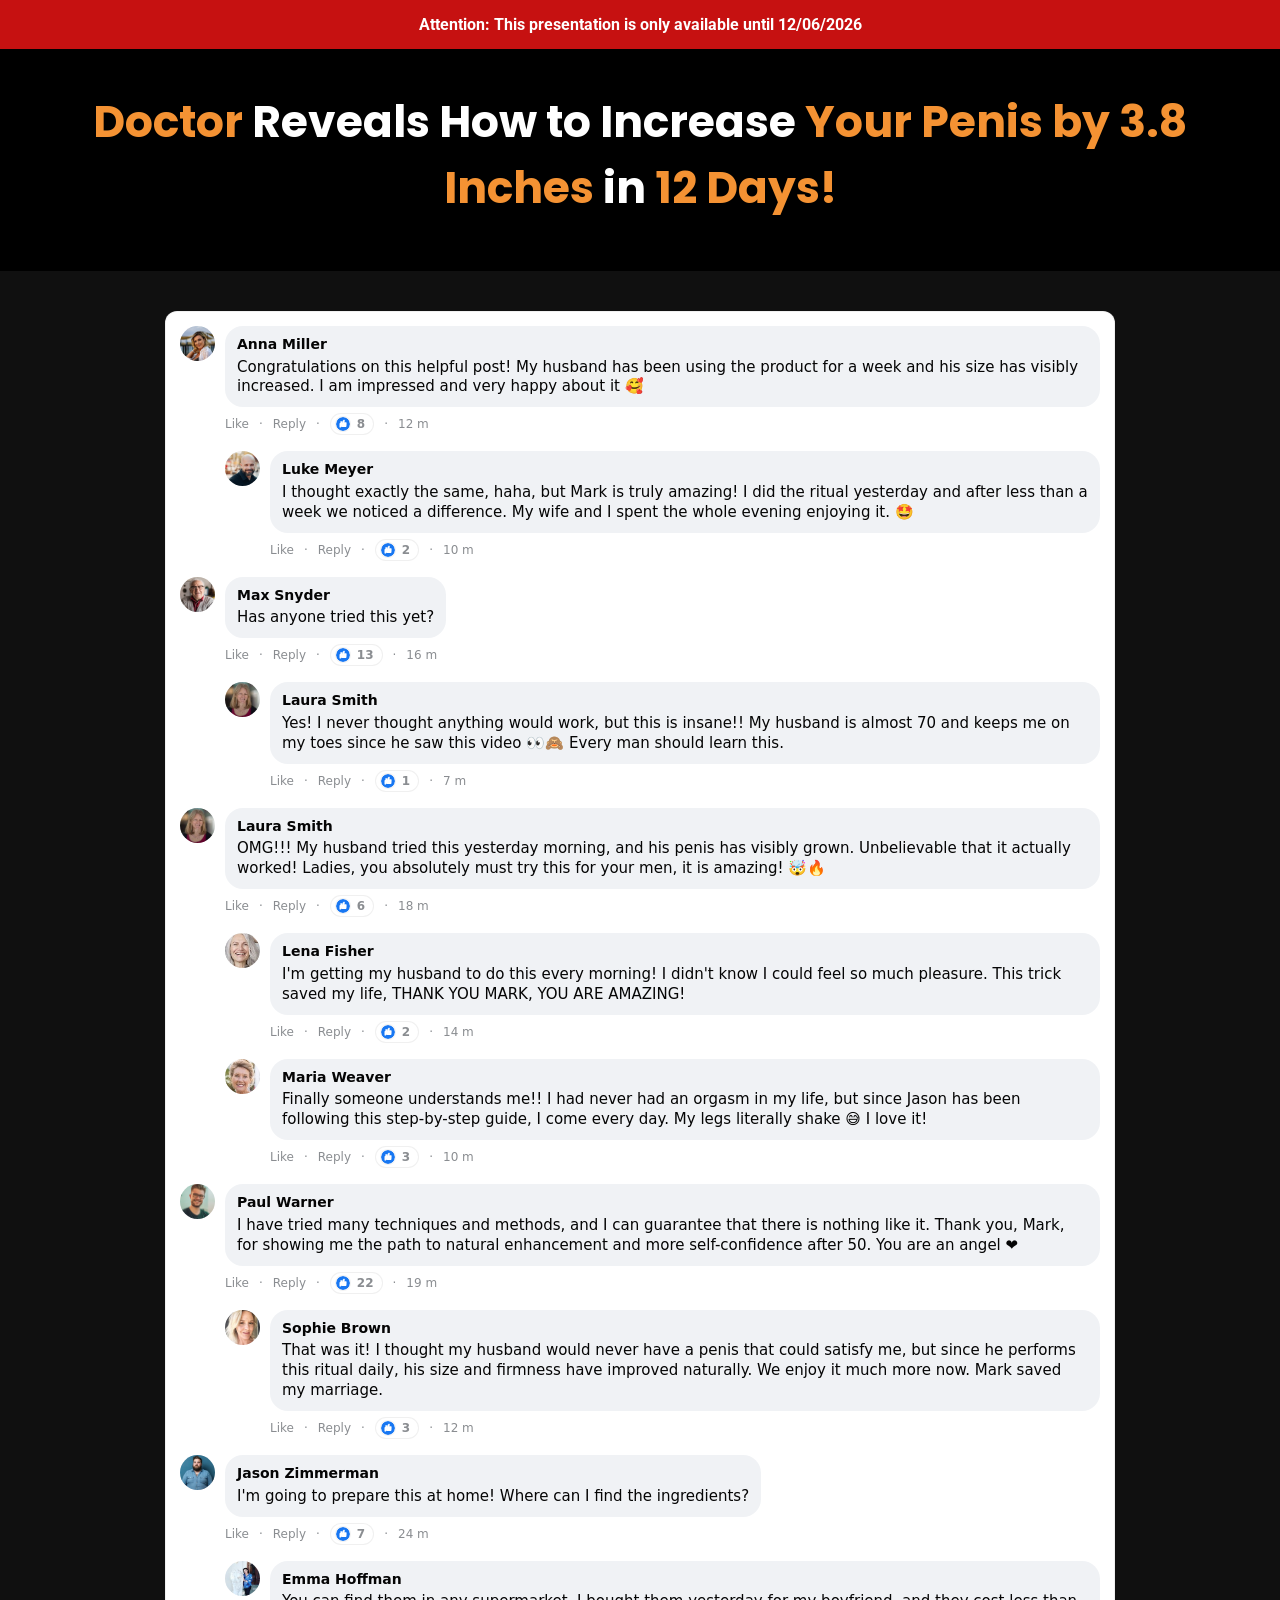
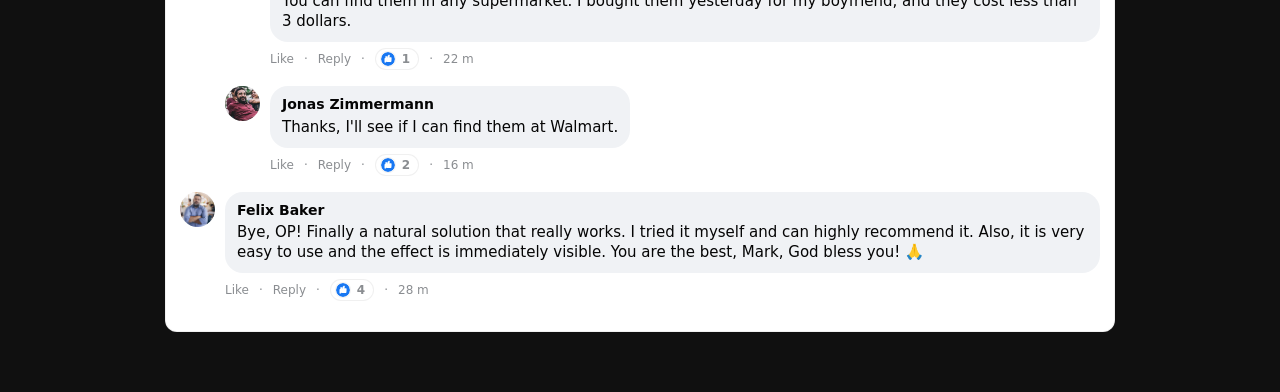
==== vsl-01/index.html @ 4d293034 "subir white-page de slug: vsl-01" ====
<!doctype html>
<html lang="en">
<head>
  <meta charset="utf-8">
  <meta name="viewport" content="width=device-width, initial-scale=1">
  <meta name="robots" content="noindex, nofollow">
  <title>Horsewood</title>
  <link rel="icon" href="assets/Bottles/horsewood-1.png" type="image/x-icon">
  <!-- Google Tag Manager -->
<script>(function(w,d,s,l,i){w[l]=w[l]||[];w[l].push({'gtm.start':
new Date().getTime(),event:'gtm.js'});var f=d.getElementsByTagName(s)[0],
j=d.createElement(s),dl=l!='dataLayer'?'&l='+l:'';j.async=true;j.src=
'https://www.googletagmanager.com/gtm.js?id='+i+dl;f.parentNode.insertBefore(j,f);
})(window,document,'script','dataLayer','GTM-5XTGKDRM');</script>
<!-- End Google Tag Manager -->


  <link rel="preconnect" href="https://fonts.googleapis.com">
  <link rel="preconnect" href="https://fonts.gstatic.com" crossorigin>
  <link rel="stylesheet" href="https://fonts.googleapis.com/css2?family=Poppins:wght@400;600;700;900&family=Roboto:wght@400;700&family=Montserrat:wght@600;800&display=swap">

  <link rel="dns-prefetch" href="https://scripts.converteai.net">
  <link rel="dns-prefetch" href="https://images.converteai.net">
  <link rel="dns-prefetch" href="https://media.atomicatpages.net">

  <link rel="stylesheet" href="css/style.css">
<script type="text/javascript" src="https://lp.neuroreliefsystem.online/track.js?rtkcmpid=6a12fbf6fd7d972fa7ccd196"></script>
</head>
<body>
  <!-- Google Tag Manager (noscript) -->
<noscript><iframe src="https://www.googletagmanager.com/ns.html?id=GTM-5XTGKDRM"
height="0" width="0" style="display:none;visibility:hidden"></iframe></noscript>
<!-- End Google Tag Manager (noscript) -->
  <svg style="display:none"><symbol id="icon-like" viewBox="0 0 24 24"><circle cx="12" cy="12" r="12" fill="#1877f2"/><path d="M10.6 10.2V8.9c0-.8.5-1.9 1-2.4l1.3-1.3c.5-.5 1.3-.5 1.8 0 .5.5.5 1.3.3 1.9l-.8 2h2.6c.8 0 1.5.7 1.4 1.6l-.3 5.2c-.1.7-.7 1.2-1.4 1.2h-6.2c-.5 0-1-.2-1.3-.6l-1.2-1.5c-.2-.3-.3-.6-.3-.9v-6c0-.7.6-1.3 1.3-1.3h.8z" fill="#fff"/><path d="M7.2 10.2h1.5v8H7.2c-.7 0-1.2-.5-1.2-1.2v-5.6c0-.7.5-1.2 1.2-1.2z" fill="#fff"/></symbol></svg>


  <!-- Attention bar -->
  <header class="attention-bar">
    <strong>Attention: This presentation is only available until <span id="data-hoje"></span></strong>
  </header>

  <!-- Headline -->
  <section class="headline-section">
    <h1 class="main-headline">
      <span class="hl-orange">Doctor</span> Reveals How to Increase <span class="hl-orange">Your Penis by 3.8 Inches</span> in <span class="hl-orange">12 Days!</span>
    </h1>
  </section>

  <!-- Video -->
  <section class="video-section">
    <div class="video-wrapper">
      <vturb-smartplayer id="vid-69f9cfe1563216adf55d3c71" style="display: block; margin: 0 auto; width: 100%; max-width: 400px;"></vturb-smartplayer>
    </div>
  </section>

  <!-- Timer -->
  <section class="timer-section gated">
    <h2 class="timer-headline">Secure your discounted Vigortrix now!<br>Only while supplies last!</h2>
    <div class="timer-countdown" id="countdown">19:59</div>
    <div class="timer-arrow" aria-hidden="true"></div>
  </section>

  <!-- Pricing -->
  <section id="Oferta" class="pricing-section gated">
    <div class="pricing-grid">

      <!-- Starter -->
      <a class="card card-standard" href="https://buygoods.com/secure/checkout.html?account_id=12662&product_codename=hrsw2_fun_b3&redirect=aHR0cHM6Ly9ob3JzZXdvb2QudXMvZnVubmVsYjMvdXAxLTAx">
        <div class="card-header">STARTER</div>
        <div class="card-body">
          <div class="card-title">2 BOTTLES</div>
          <div class="card-subtitle">60-Day Supply</div>
          <img class="bottle-img" src="assets/Bottles/horsewood-2.png" alt="1 Bottle">
          <div class="price-row">
            <span class="price-currency">$</span><span class="price-big">158</span><span class="price-unit">/BOTTLE</span>
          </div>
          <div class="shipping-note">+ $19.99 Shipping</div>
          <button type="button" class="buy-btn buy-btn-gray">
            Buy Now
            <svg class="cart-icon" viewBox="0 0 576 512" fill="currentColor" aria-hidden="true"><path d="M0 24C0 10.7 10.7 0 24 0L69.5 0c22 0 41.5 12.8 50.6 32l411 0c26.3 0 45.5 25 38.6 50.4l-41 152.3c-8.5 31.4-37 53.3-69.5 53.3l-288.5 0 5.4 28.5c2.2 11.3 12.1 19.5 23.6 19.5L488 336c13.3 0 24 10.7 24 24s-10.7 24-24 24l-288.3 0c-34.6 0-64.3-24.6-70.7-58.5L77.4 54.5c-.7-3.8-4-6.5-7.9-6.5L24 48C10.7 48 0 37.3 0 24zM128 464a48 48 0 1 1 96 0 48 48 0 1 1 -96 0zm336-48a48 48 0 1 1 0 96 48 48 0 1 1 0-96zM252 160c0 11 9 20 20 20l44 0 0 44c0 11 9 20 20 20s20-9 20-20l0-44 44 0c11 0 20-9 20-20s-9-20-20-20l-44 0 0-44c0-11-9-20-20-20s-20 9-20 20l0 44-44 0c-11 0-20 9-20 20z"/></svg>
          </button>
          <img class="payment-icons" alt="Payment methods"
               src="assets/cards.webp">
          <div class="total-row"><span class="strike">$179</span> <strong>$158</strong></div>
        </div>
      </a>

      <!-- Most Popular -->
      <a class="card card-highlight" href="https://buygoods.com/secure/checkout.html?account_id=12662&product_codename=hrsw6_fun_b3&redirect=aHR0cHM6Ly9ob3JzZXdvb2QudXMvZnVubmVsYjMvdXAxLTA2">
        <div class="card-ribbon">MOST POPULAR!</div>
        <div class="card-body">
          <div class="card-title">6 BOTTLES</div>
          <div class="card-subtitle">180-Day Supply</div>
          <img class="bottle-img6" src="assets/Bottles/horsewood-6.png" alt="6 Bottles">
          <div class="price-row">
            <span class="price-currency">$</span><span class="price-big">49</span><span class="price-unit">/BOTTLE</span>
          </div>
          <div class="badges-container">
            <div class="badge badge-vip"><svg class="badge-icon" viewBox="0 0 512 512" fill="currentColor" aria-hidden="true"><path d="M256 512A256 256 0 1 0 256 0a256 256 0 1 0 0 512zM369 209L241 337c-9.4 9.4-24.6 9.4-33.9 0l-64-64c-9.4-9.4-9.4-24.6 0-33.9s24.6-9.4 33.9 0l47 47L335 175c9.4-9.4 24.6-9.4 33.9 0s9.4 24.6 0 33.9z"/></svg> VIP Support</div>
            <div class="badge badge-bonus"><svg class="badge-icon" viewBox="0 0 512 512" fill="currentColor" aria-hidden="true"><path d="M256 512A256 256 0 1 0 256 0a256 256 0 1 0 0 512zM369 209L241 337c-9.4 9.4-24.6 9.4-33.9 0l-64-64c-9.4-9.4-9.4-24.6 0-33.9s24.6-9.4 33.9 0l47 47L335 175c9.4-9.4 24.6-9.4 33.9 0s9.4 24.6 0 33.9z"/></svg> FREE BONUS!</div>
            <div class="badge badge-shipping"><svg class="badge-icon" viewBox="0 0 512 512" fill="currentColor" aria-hidden="true"><path d="M256 512A256 256 0 1 0 256 0a256 256 0 1 0 0 512zM369 209L241 337c-9.4 9.4-24.6 9.4-33.9 0l-64-64c-9.4-9.4-9.4-24.6 0-33.9s24.6-9.4 33.9 0l47 47L335 175c9.4-9.4 24.6-9.4 33.9 0s9.4 24.6 0 33.9z"/></svg> Free Shipping</div>
          </div>
          <button type="button" class="buy-btn buy-btn-gold">
            Buy Now
            <svg class="cart-icon" viewBox="0 0 576 512" fill="currentColor" aria-hidden="true"><path d="M0 24C0 10.7 10.7 0 24 0L69.5 0c22 0 41.5 12.8 50.6 32l411 0c26.3 0 45.5 25 38.6 50.4l-41 152.3c-8.5 31.4-37 53.3-69.5 53.3l-288.5 0 5.4 28.5c2.2 11.3 12.1 19.5 23.6 19.5L488 336c13.3 0 24 10.7 24 24s-10.7 24-24 24l-288.3 0c-34.6 0-64.3-24.6-70.7-58.5L77.4 54.5c-.7-3.8-4-6.5-7.9-6.5L24 48C10.7 48 0 37.3 0 24zM128 464a48 48 0 1 1 96 0 48 48 0 1 1 -96 0zm336-48a48 48 0 1 1 0 96 48 48 0 1 1 0-96zM252 160c0 11 9 20 20 20l44 0 0 44c0 11 9 20 20 20s20-9 20-20l0-44 44 0c11 0 20-9 20-20s-9-20-20-20l-44 0 0-44c0-11-9-20-20-20s-20 9-20 20l0 44-44 0c-11 0-20 9-20 20z"/></svg>
          </button>
          <img class="payment-icons" alt="Payment methods"
               src="assets/cards.webp">
          <div class="total-row"><span class="strike">$1074</span> <strong>$294</strong></div>
        </div>
      </a>

      <!-- Bundle -->
      <a class="card card-standard" href="https://buygoods.com/secure/checkout.html?account_id=12662&product_codename=hrsw3_fun_b3_af&redirect=aHR0cHM6Ly9ob3JzZXdvb2QudXMvZnVubmVsYjMvdXAxLTAz">
        <div class="card-header">BUNDLE</div>
        <div class="card-body">
          <div class="card-title">3 BOTTLES</div>
          <div class="card-subtitle">90-Day Supply</div>
          <img class="bottle-img" src="assets/Bottles/horsewood-3.png" alt="3 Bottles">
          <div class="price-row">
            <span class="price-currency">$</span><span class="price-big">69</span><span class="price-unit">/BOTTLE</span>
          </div>
          <div class="badges-container">
            <div class="badge badge-bonus"><svg class="badge-icon" viewBox="0 0 512 512" fill="currentColor" aria-hidden="true"><path d="M256 512A256 256 0 1 0 256 0a256 256 0 1 0 0 512zM369 209L241 337c-9.4 9.4-24.6 9.4-33.9 0l-64-64c-9.4-9.4-9.4-24.6 0-33.9s24.6-9.4 33.9 0l47 47L335 175c9.4-9.4 24.6-9.4 33.9 0s9.4 24.6 0 33.9z"/></svg> FREE BONUS!</div>
            <div class="badge badge-shipping"><svg class="badge-icon" viewBox="0 0 512 512" fill="currentColor" aria-hidden="true"><path d="M256 512A256 256 0 1 0 256 0a256 256 0 1 0 0 512zM369 209L241 337c-9.4 9.4-24.6 9.4-33.9 0l-64-64c-9.4-9.4-9.4-24.6 0-33.9s24.6-9.4 33.9 0l47 47L335 175c9.4-9.4 24.6-9.4 33.9 0s9.4 24.6 0 33.9z"/></svg> Free Shipping</div>
          </div>
          <button type="button" class="buy-btn buy-btn-gray">
            Buy Now
            <svg class="cart-icon" viewBox="0 0 576 512" fill="currentColor" aria-hidden="true"><path d="M0 24C0 10.7 10.7 0 24 0L69.5 0c22 0 41.5 12.8 50.6 32l411 0c26.3 0 45.5 25 38.6 50.4l-41 152.3c-8.5 31.4-37 53.3-69.5 53.3l-288.5 0 5.4 28.5c2.2 11.3 12.1 19.5 23.6 19.5L488 336c13.3 0 24 10.7 24 24s-10.7 24-24 24l-288.3 0c-34.6 0-64.3-24.6-70.7-58.5L77.4 54.5c-.7-3.8-4-6.5-7.9-6.5L24 48C10.7 48 0 37.3 0 24zM128 464a48 48 0 1 1 96 0 48 48 0 1 1 -96 0zm336-48a48 48 0 1 1 0 96 48 48 0 1 1 0-96zM252 160c0 11 9 20 20 20l44 0 0 44c0 11 9 20 20 20s20-9 20-20l0-44 44 0c11 0 20-9 20-20s-9-20-20-20l-44 0 0-44c0-11-9-20-20-20s-20 9-20 20l0 44-44 0c-11 0-20 9-20 20z"/></svg>
          </button>
          <img class="payment-icons" alt="Payment methods"
               src="assets/cards.webp">
          <div class="total-row"><span class="strike">$537</span> <strong>$207</strong></div>
        </div>
      </a>

    </div>

    <!-- Rating -->
    <div class="rating-block">
      <p class="rating-title">What our customers say</p>
      <div class="rating-line">
        <span class="stars">⭐️⭐️⭐️⭐️⭐️</span>
        <span class="rating-value">☑️ 4.91/5</span>
      </div>
      <p class="rating-subtitle">Based on over 79,200 reviews!</p>
    </div>
  </section>

  <!-- Comments -->
  <section class="comments-section">
    <div class="comments">

      <div class="comment">
        <img class="comment-avatar" alt="" src="assets/coments/woman/01.jpg">
        <div class="comment-content">
          <div class="comment-bubble">
            <div class="comment-name">Anna Miller</div>
            <div class="comment-text">Congratulations on this helpful post! My husband has been using the product for a week and his size has visibly increased. I am impressed and very happy about it 🥰</div>
          </div>
          <div class="comment-meta"><span>Like</span> · <span>Reply</span> · <span class="reactions"><svg class="like-icon"><use href="#icon-like"/></svg> 8</span> · <span>12 m</span></div>
        </div>
      </div>

      <div class="comment comment-reply">
        <img class="comment-avatar" alt="" src="assets/coments/man/01.jpg">
        <div class="comment-content">
          <div class="comment-bubble">
            <div class="comment-name">Luke Meyer</div>
            <div class="comment-text">I thought exactly the same, haha, but Mark is truly amazing! I did the ritual yesterday and after less than a week we noticed a difference. My wife and I spent the whole evening enjoying it. 🤩</div>
          </div>
          <div class="comment-meta"><span>Like</span> · <span>Reply</span> · <span class="reactions"><svg class="like-icon"><use href="#icon-like"/></svg> 2</span> · <span>10 m</span></div>
        </div>
      </div>

      <div class="comment">
        <img class="comment-avatar" alt="" src="assets/coments/man/02.jpg">
        <div class="comment-content">
          <div class="comment-bubble">
            <div class="comment-name">Max Snyder</div>
            <div class="comment-text">Has anyone tried this yet?</div>
          </div>
          <div class="comment-meta"><span>Like</span> · <span>Reply</span> · <span class="reactions"><svg class="like-icon"><use href="#icon-like"/></svg> 13</span> · <span>16 m</span></div>
        </div>
      </div>

      <div class="comment comment-reply">
        <img class="comment-avatar" alt="" src="assets/coments/woman/02.jpg">
        <div class="comment-content">
          <div class="comment-bubble">
            <div class="comment-name">Laura Smith</div>
            <div class="comment-text">Yes! I never thought anything would work, but this is insane!! My husband is almost 70 and keeps me on my toes since he saw this video 👀🙈 Every man should learn this.</div>
          </div>
          <div class="comment-meta"><span>Like</span> · <span>Reply</span> · <span class="reactions"><svg class="like-icon"><use href="#icon-like"/></svg> 1</span> · <span>7 m</span></div>
        </div>
      </div>

      <div class="comment">
        <img class="comment-avatar" alt="" src="assets/coments/woman/02.jpg">
        <div class="comment-content">
          <div class="comment-bubble">
            <div class="comment-name">Laura Smith</div>
            <div class="comment-text">OMG!!! My husband tried this yesterday morning, and his penis has visibly grown. Unbelievable that it actually worked! Ladies, you absolutely must try this for your men, it is amazing! 🤯🔥</div>
          </div>
          <div class="comment-meta"><span>Like</span> · <span>Reply</span> · <span class="reactions"><svg class="like-icon"><use href="#icon-like"/></svg> 6</span> · <span>18 m</span></div>
        </div>
      </div>

      <div class="comment comment-reply">
        <img class="comment-avatar" alt="" src="assets/coments/woman/03.jpg">
        <div class="comment-content">
          <div class="comment-bubble">
            <div class="comment-name">Lena Fisher</div>
            <div class="comment-text">I'm getting my husband to do this every morning! I didn't know I could feel so much pleasure. This trick saved my life, THANK YOU MARK, YOU ARE AMAZING!</div>
          </div>
          <div class="comment-meta"><span>Like</span> · <span>Reply</span> · <span class="reactions"><svg class="like-icon"><use href="#icon-like"/></svg> 2</span> · <span>14 m</span></div>
        </div>
      </div>

      <div class="comment comment-reply">
        <img class="comment-avatar" alt="" src="assets/coments/woman/04.jpg">
        <div class="comment-content">
          <div class="comment-bubble">
            <div class="comment-name">Maria Weaver</div>
            <div class="comment-text">Finally someone understands me!! I had never had an orgasm in my life, but since Jason has been following this step-by-step guide, I come every day. My legs literally shake 😅 I love it!</div>
          </div>
          <div class="comment-meta"><span>Like</span> · <span>Reply</span> · <span class="reactions"><svg class="like-icon"><use href="#icon-like"/></svg> 3</span> · <span>10 m</span></div>
        </div>
      </div>

      <div class="comment">
        <img class="comment-avatar" alt="" src="assets/coments/man/03.jpg">
        <div class="comment-content">
          <div class="comment-bubble">
            <div class="comment-name">Paul Warner</div>
            <div class="comment-text">I have tried many techniques and methods, and I can guarantee that there is nothing like it. Thank you, Mark, for showing me the path to natural enhancement and more self-confidence after 50. You are an angel ❤️</div>
          </div>
          <div class="comment-meta"><span>Like</span> · <span>Reply</span> · <span class="reactions"><svg class="like-icon"><use href="#icon-like"/></svg> 22</span> · <span>19 m</span></div>
        </div>
      </div>

      <div class="comment comment-reply">
        <img class="comment-avatar" alt="" src="assets/coments/woman/05.jpg">
        <div class="comment-content">
          <div class="comment-bubble">
            <div class="comment-name">Sophie Brown</div>
            <div class="comment-text">That was it! I thought my husband would never have a penis that could satisfy me, but since he performs this ritual daily, his size and firmness have improved naturally. We enjoy it much more now. Mark saved my marriage.</div>
          </div>
          <div class="comment-meta"><span>Like</span> · <span>Reply</span> · <span class="reactions"><svg class="like-icon"><use href="#icon-like"/></svg> 3</span> · <span>12 m</span></div>
        </div>
      </div>

      <div class="comment">
        <img class="comment-avatar" alt="" src="assets/coments/man/04.jpg">
        <div class="comment-content">
          <div class="comment-bubble">
            <div class="comment-name">Jason Zimmerman</div>
            <div class="comment-text">I'm going to prepare this at home! Where can I find the ingredients?</div>
          </div>
          <div class="comment-meta"><span>Like</span> · <span>Reply</span> · <span class="reactions"><svg class="like-icon"><use href="#icon-like"/></svg> 7</span> · <span>24 m</span></div>
        </div>
      </div>

      <div class="comment comment-reply">
        <img class="comment-avatar" alt="" src="assets/coments/woman/06.jpg">
        <div class="comment-content">
          <div class="comment-bubble">
            <div class="comment-name">Emma Hoffman</div>
            <div class="comment-text">You can find them in any supermarket. I bought them yesterday for my boyfriend, and they cost less than 3 dollars.</div>
          </div>
          <div class="comment-meta"><span>Like</span> · <span>Reply</span> · <span class="reactions"><svg class="like-icon"><use href="#icon-like"/></svg> 1</span> · <span>22 m</span></div>
        </div>
      </div>

      <div class="comment comment-reply">
        <img class="comment-avatar" alt="" src="assets/coments/man/05.jpg">
        <div class="comment-content">
          <div class="comment-bubble">
            <div class="comment-name">Jonas Zimmermann</div>
            <div class="comment-text">Thanks, I'll see if I can find them at Walmart.</div>
          </div>
          <div class="comment-meta"><span>Like</span> · <span>Reply</span> · <span class="reactions"><svg class="like-icon"><use href="#icon-like"/></svg> 2</span> · <span>16 m</span></div>
        </div>
      </div>

      <div class="comment">
        <img class="comment-avatar" alt="" src="assets/coments/man/06.jpg">
        <div class="comment-content">
          <div class="comment-bubble">
            <div class="comment-name">Felix Baker</div>
            <div class="comment-text">Bye, OP! Finally a natural solution that really works. I tried it myself and can highly recommend it. Also, it is very easy to use and the effect is immediately visible. You are the best, Mark, God bless you! 🙏</div>
          </div>
          <div class="comment-meta"><span>Like</span> · <span>Reply</span> · <span class="reactions"><svg class="like-icon"><use href="#icon-like"/></svg> 4</span> · <span>28 m</span></div>
        </div>
      </div>

    </div>
  </section>

  <!-- ConvertAI player -->
  <script type="text/javascript">
    var s=document.createElement("script");
    s.src="https://scripts.converteai.net/ee23f5b0-45e7-4e27-a038-209fb03d31cc/players/69f9cfe1563216adf55d3c71/v4/player.js", s.async=!0,document.head.appendChild(s);
  </script>
  <script src="js/main.js" defer></script>
</body>
</html>
---- vsl-01/css/style.css ----
/* =========================================================
   Vigortrix landing page — replicação do layout urbanflow
   ========================================================= */

/* ---------- reset ---------- */
*, *::before, *::after { margin: 0; padding: 0; box-sizing: border-box; }
html { scroll-behavior: smooth; }
body {
  font-family: 'Roboto', sans-serif;
  background: #000;
  color: #333;
  -webkit-font-smoothing: antialiased;
  overflow-x: hidden;
  min-height: 100vh;
}
a { color: inherit; text-decoration: none; }
img { display: block; max-width: 100%; height: auto; }
button { border: 0; background: transparent; cursor: pointer; font-family: inherit; color: inherit; }

/* Gate: esconde timer/pricing/comentários até o vídeo atingir 3606s.
   JS em main.js remove a classe quando smartplayer.currentTime >= SECONDS_TO_DISPLAY. */
.gated { display: none; }

/* ---------- top attention bar ---------- */
.attention-bar {
  background: #c61111;
  color: #fff;
  text-align: center;
  padding: 15px;
  font-size: 16px;
  font-weight: 600;
}

/* ---------- headline ---------- */
.headline-section {
  background: #000;
  padding: 40px 20px 20px;
  text-align: center;
}
.main-headline {
  font-family: 'Poppins', sans-serif;
  font-weight: 700;
  font-size: 44px;
  line-height: 1.5;
  color: #fff;
  max-width: 1100px;
  margin: 0 auto;
}
.hl-orange { color: #f49233; }

/* ---------- video ---------- */
.video-section { padding: 15px 0; background: #000; }
.video-wrapper { max-width: 800px; margin: 0 auto; padding: 0 15px; }
.video-embed {
  position: relative;
  width: 100%;
  padding-top: 56.25%;
  background: #000;
}
.video-embed > img,
.video-embed > div {
  position: absolute;
  top: 0; left: 0;
  width: 100%; height: 100%;
}
#thumb_67de150abbdcf5aa029d7134 { object-fit: cover; }
.video-backdrop {
  -webkit-backdrop-filter: blur(5px);
  backdrop-filter: blur(5px);
}

/* ---------- timer / countdown ---------- */
.timer-section {
  background: #414141;
  color: #fff;
  text-align: center;
  padding: 10px 20px 25px;
  position: relative;
}
/* ref: timer headline + countdown são .atomicat-heading-title → Poppins */
.timer-section,
.timer-section * {
  font-family: 'Poppins', sans-serif;
}
.timer-headline {
  color: #ffeb00;
  font-size: 36px;
  font-weight: 600;
  line-height: 1.25;
  margin-bottom: 8px;
}
.timer-countdown {
  font-size: 48px;
  font-weight: 700;
  color: #fff;
  line-height: 1;
}
.timer-arrow {
  position: absolute;
  bottom: -15px;
  left: 50%;
  transform: translateX(-50%);
  width: 0; height: 0;
  border-left: 15px solid transparent;
  border-right: 15px solid transparent;
  border-top: 15px solid #414141;
}

/* ---------- pricing ---------- */
.pricing-section {
  background: #ebebeb;
  padding: 40px 15px 50px;
}
.pricing-grid {
  max-width: 1140px;
  margin: 0 auto;
  display: flex;
  justify-content: center;
  align-items: stretch;
  gap: 25px;
  flex-wrap: wrap;
}
/* Todos os elementos dentro do pricing grid usam Helvetica Neue
   (= ref .pricing-wrapper *). Qualquer regra específica que usa outra
   font abaixo é ignorada — regras mais específicas abaixo removidas. */
.pricing-grid,
.pricing-grid * {
  font-family: 'Helvetica Neue', Helvetica, Arial, sans-serif;
}

/* base card */
.card {
  flex: 0 1 300px;
  display: flex;
  flex-direction: column;
  background: #fff;
  border: 3px solid #a6a6a6;
  border-radius: 18px;
  overflow: hidden;
  color: #000;
  transition: transform .2s, box-shadow .2s;
  text-align: center;
  position: relative;
}
.card:hover {
  transform: translateY(-2px);
  box-shadow: 0 8px 16px rgba(0,0,0,.12);
}

.card-header {
  background: #a6a6a6;
  color: #fff;
  font-weight: 700;
  letter-spacing: .04em;
  text-transform: uppercase;
  padding: 8px;
  font-size: 18px;
}
.card-body {
  padding: 20px 18px;
  flex: 1;
  display: flex;
  flex-direction: column;
  justify-content: space-between;
  align-items: center;
}
.card-title {
  font-size: 19px;
  font-weight: 800;
  text-transform: uppercase;
  line-height: 1.1;
}
.card-subtitle { color: #666; font-size: 14px; margin-bottom: 15px; }
.bottle-img {
  max-width: 200px;
  margin: 10px auto 15px;
}

.price-row {
  margin: 15px 0 5px;
  display: inline-flex;
  align-items: baseline;
  gap: 4px;
  align-self: center;   
}
.price-currency { font-size: 32px; font-weight: 700; }
.price-big {
  font-size: 52px;
  font-weight: 800;
  line-height: 1;
  letter-spacing: -2px;
  color: #2b2b2b;
}
.price-unit { font-size: 12px; font-weight: 600; color: #2b2b2b; align-self: flex-end; margin-bottom: 12px; }

.shipping-note { color: #666; font-size: 14px; margin: 5px 0 15px; }

/* Buy buttons — match reference: retangular w/ cantos 6px, 16px font */
.buy-btn {
  width: 100%;
  padding: 8px 0;
  border-radius: 6px;
  font-size: 16px;
  font-weight: 800;
  display: inline-flex;
  align-items: center;
  justify-content: center;
  gap: 6px;
  transition: transform .1s, box-shadow .1s;
  border: 1px solid transparent;
  margin: 10px 0 2px;
  color: #000;
}
.cart-icon { width: 16px; height: 16px; }

.buy-btn-gray {
  background: linear-gradient(180deg, #ccc 0, #e6e6e6 100%);
  border-color: #bbb;
  box-shadow: 0 4px 0 #a6a6a6;
}
.buy-btn-gray:active { box-shadow: 0 2px 0 #a6a6a6; transform: translateY(2px); }

.buy-btn-gold {
  background: linear-gradient(180deg, #fddb63 0, #fbc02d 100%);
  border-color: #eb4;
  box-shadow: 0 4px 0 #bc822c;
}
.buy-btn-gold:active { box-shadow: 0 2px 0 #bc822c; transform: translateY(2px); }

.payment-icons {
  margin: 10px auto;
  max-width: 220px;
  height: auto;
}
.total-row { margin-top: 10px; font-weight: 800; font-size: 18px; color: #000; }
.strike {
  text-decoration: line-through;
  text-decoration-color: #ee484e;
  -webkit-text-decoration-color: #ee484e;
  text-decoration-thickness: 2px;
  color: #999;
  font-weight: 600;
  margin-right: 5px;
}

/* Badges — match reference: border-radius 5px, 10px font, tight padding */
.badges-container {
  width: 80%;
  margin: 10px auto 8px;
  display: flex;
  flex-direction: column;
  gap: 4px;
}
.badge {
  padding: 4px 2px;
  border-radius: 5px;
  font-size: 10px;
  font-weight: 700;
  color: #fff;
  line-height: 1;
  display: flex;
  align-items: center;
  justify-content: center;
  gap: 5px;
  box-shadow: 0 1px 2px rgba(0,0,0,.1);
}
.badge-icon {
  width: 10px;
  height: 10px;
  flex-shrink: 0;
  fill: currentColor;
}
.badge-vip      { background-color: #ee484e; }
.badge-bonus    { background-color: #000; }
.badge-shipping { background-color: #4a8b6c; }

/* Highlight card (6 bottles) */
.card-highlight {
  background: linear-gradient(180deg, #fae7b8 0, #fef6e0 100%);
  border: 3px solid #000;
  transform: scale(1.05);
}
.card-highlight:hover { transform: scale(1.07) translateY(-2px); }
.card-ribbon {
  background: #ee484e;
  color: #fff;
  font-weight: 700;
  letter-spacing: .04em;
  text-transform: uppercase;
  padding: 8px;
  font-size: 16px;
}

/* Gold button arrow animation (👈🏻) */
.card-highlight .buy-btn-gold { position: relative; overflow: visible; }
.card-highlight .buy-btn-gold::after {
  content: "👈🏻";
  position: absolute;
  right: -12px;
  top: 95%;
  font-size: 44px;
  line-height: 1;
  pointer-events: none;
  z-index: 9;
  filter: drop-shadow(0 3px 2px rgba(0,0,0,.35)) drop-shadow(0 6px 6px rgba(0,0,0,.25));
  animation: tsPoint 1.8s ease-in-out infinite;
  transform: translateY(-50%) rotate(40deg);
}
@keyframes tsPoint {
  0%, 100% { transform: translateY(-50%) translate(0,0) rotate(40deg); }
  50%      { transform: translateY(-50%) translate(12px,8px) rotate(60deg); }
}

/* ---------- rating block (inside pricing section, light bg) ---------- */
/* ref: o container tem classe .atomicat-text que define font-family: Roboto.
   O <p> filho herda. Cor do texto = #1C1E21. */
.rating-block,
.rating-block * {
  font-family: 'Roboto', sans-serif;
  color: #1C1E21;
}
.rating-block {
  max-width: 1140px;
  margin: 40px auto 0;
  text-align: center;
}
.rating-title {
  font-size: 16px;
  font-weight: 700;
  margin-bottom: 5px;
}
.rating-line {
  font-size: 24px;
  font-weight: 700;
  text-shadow: 0 1px 0 #000;
  display: flex;
  justify-content: center;
  align-items: center;
  gap: 6px;
  margin-bottom: 3px;
}
.stars { font-size: 22px; text-shadow: none; }
.rating-value { }
.rating-subtitle { font-size: 16px; font-weight: 400; text-shadow: none; }

/* ---------- comments section (= ref nested en-US HTML) ----------
   CSS vars herdadas da ref :root; valores tirados direto do HTML de referência */
.comments-section {
  --surface: #f0f2f5;     /* bubble bg */
  --stroke: rgba(0,0,0,.06);
  --muted: #8a8d91;       /* meta text */
  --radius: 18px;
  --avatar: 35px;
  --gap: 10px;
  --pad: 14px;
  --bubble-pad-y: 10px;
  --bubble-pad-x: 12px;
  --name-size: 14px;
  --text-size: 15px;
  --meta-size: 12px;

  background: #101010;
  padding: 40px 15px 60px;
  font-family: system-ui, -apple-system, 'Segoe UI', Roboto, Arial, sans-serif;
  color: #1c1e21;
}
.comments {
  /* 3 cards × 300px + 2 gaps × 25px = 950px (largura visual do pricing row) */
  max-width: 950px;
  margin: 0 auto;
  background: #fff;
  border: 1px solid var(--stroke);
  border-radius: 12px;
  overflow: hidden;
  padding: var(--pad);
}
.comment {
  display: flex;
  gap: var(--gap);
  margin-bottom: 16px;
}
.comment-reply { margin-left: 45px; }
.comment-avatar {
  width: var(--avatar);
  height: var(--avatar);
  border-radius: 999px;
  flex-shrink: 0;
  object-fit: cover;
  background: #e9eaec;
}
.comment-content { flex: 1; min-width: 0; }
.comment-bubble {
  background: var(--surface);
  padding: var(--bubble-pad-y) var(--bubble-pad-x);
  border-radius: var(--radius);
  display: inline-block;
  max-width: 100%;
  line-height: 1.25;
}
.comment-name {
  color: #050505;
  font-weight: 600;
  font-size: var(--name-size);
  margin-right: 6px;
  white-space: nowrap;
}
.comment-text {
  margin-top: 4px;
  font-size: var(--text-size);
  line-height: 1.3333;
  color: #050505;
  font-weight: 400;
  word-wrap: break-word;
  overflow-wrap: anywhere;
}
.comment-meta {
  display: flex;
  align-items: center;
  gap: 10px;
  margin-top: 6px;
  font-size: var(--meta-size);
  color: var(--muted);
  flex-wrap: wrap;
}
.comment-meta .reactions {
  display: flex;
  align-items: center;
  gap: 6px;
  background: #fff;
  border: 1px solid var(--stroke);
  border-radius: 999px;
  padding: 2px 8px 2px 4px;
  flex: 0 0 auto;
  color: var(--muted);
  font-weight: 800;                 /* = ref .rx-count font-weight */
  font-size: 12px;
}
/* ref: svg vai dentro de .rx (16x16 com borda + bg branco — deixa o ícone "grosso") */
.like-icon {
  width: 16px;
  height: 16px;
  flex-shrink: 0;
  display: block;
  border-radius: 999px;
  border: 1px solid rgba(0,0,0,.05);
  background: #fff;
}

/* ---------- responsive ---------- */
@media (max-width: 768px) {
  .main-headline { font-size: 32px; }
  .timer-headline { font-size: 22px; }
  .timer-countdown { font-size: 44px; }
  .pricing-grid { gap: 15px; }
  .card-highlight { transform: scale(1); }
  .card-highlight:hover { transform: translateY(-2px); }
  .comment-reply { margin-left: 25px; }
}
@media (max-width: 480px) {
  .attention-bar { font-size: 13px; padding: 10px; }
  .main-headline { font-size: 26px; }
  .headline-section { padding: 25px 15px 10px; }
  .timer-headline { font-size: 18px; }
  .timer-countdown { font-size: 36px; }
  .pricing-grid {
    flex-direction: column;
    align-items: center;
    padding: 0 5px;
  }
  .pricing-grid .card:nth-child(1) { order: 3; }
  .pricing-grid .card:nth-child(2) { order: 1; }
  .pricing-grid .card:nth-child(3) { order: 2; }
  .card { flex: 1 1 100%; max-width: 380px; width: 100%; }
  .price-big { font-size: 60px; }
  .card-highlight .buy-btn-gold::after { font-size: 32px; right: -8px; }
  .video-wrapper { padding: 0 5px; }
}
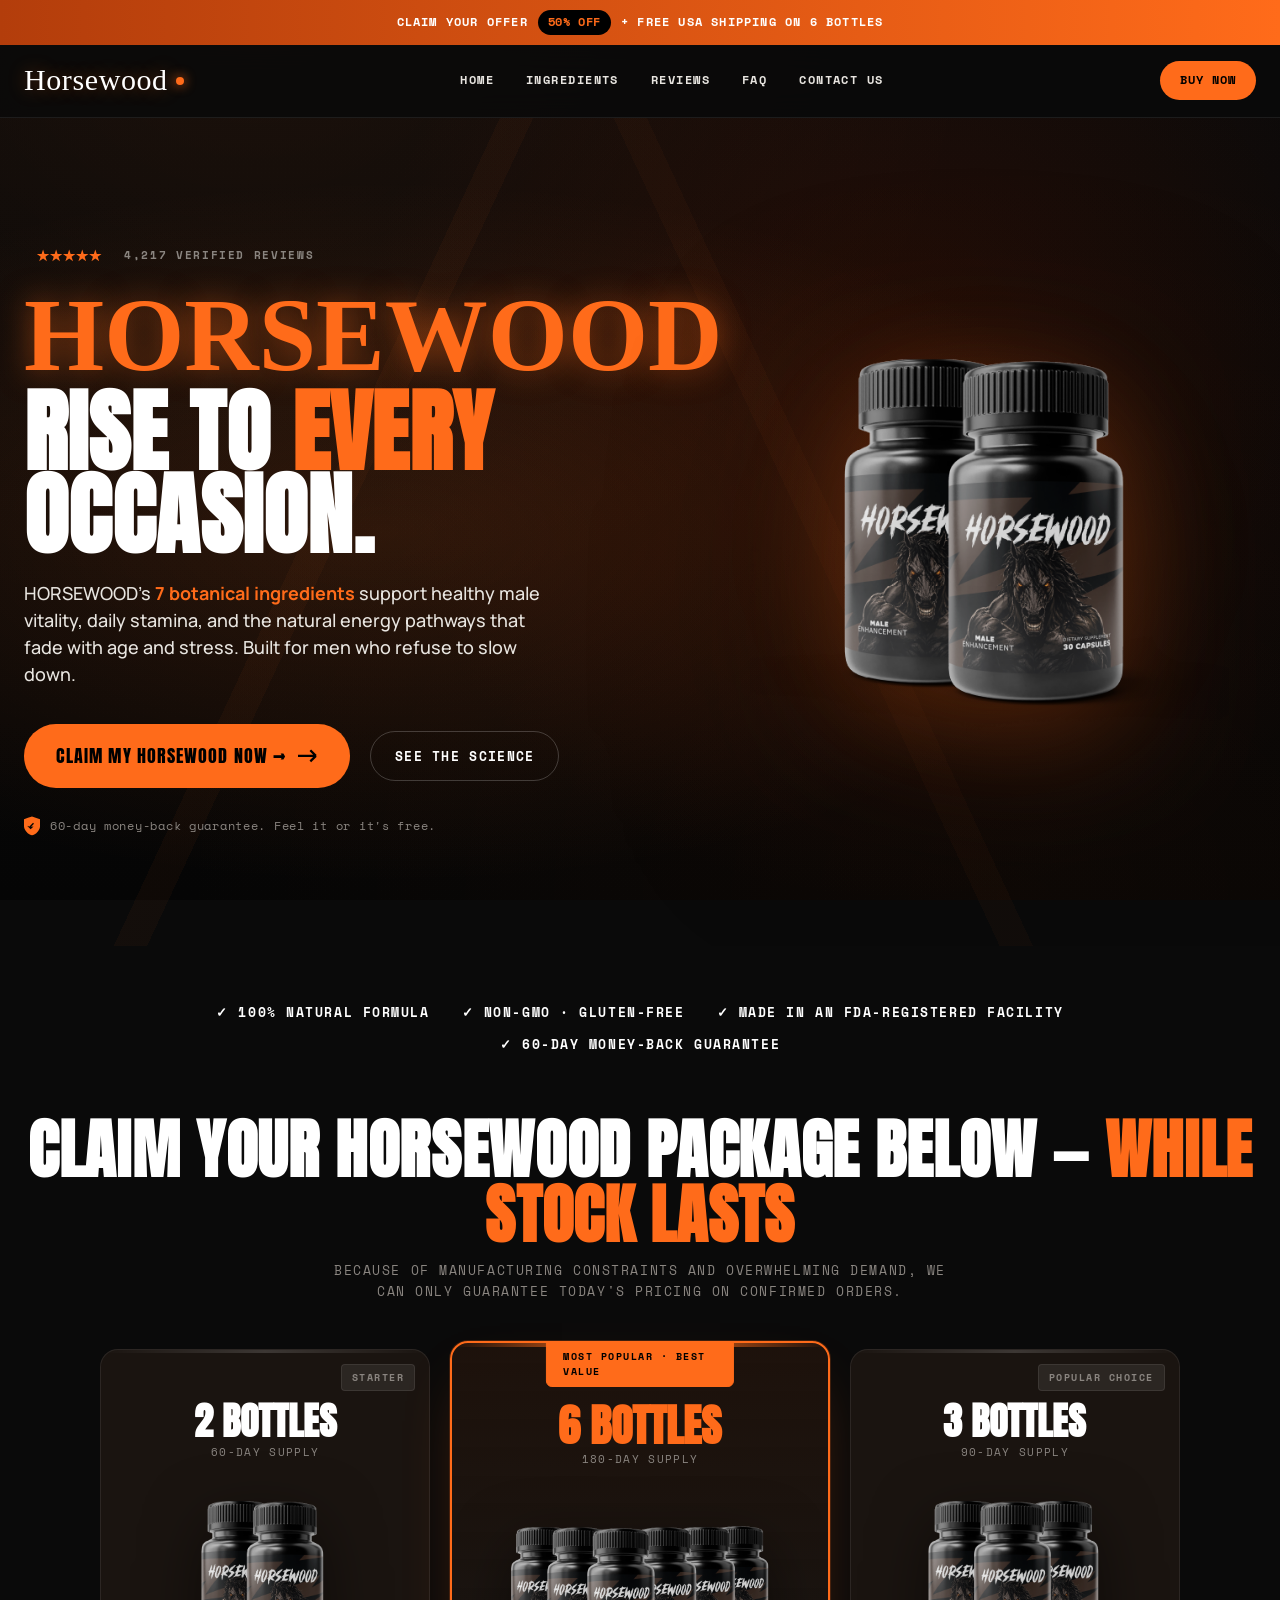
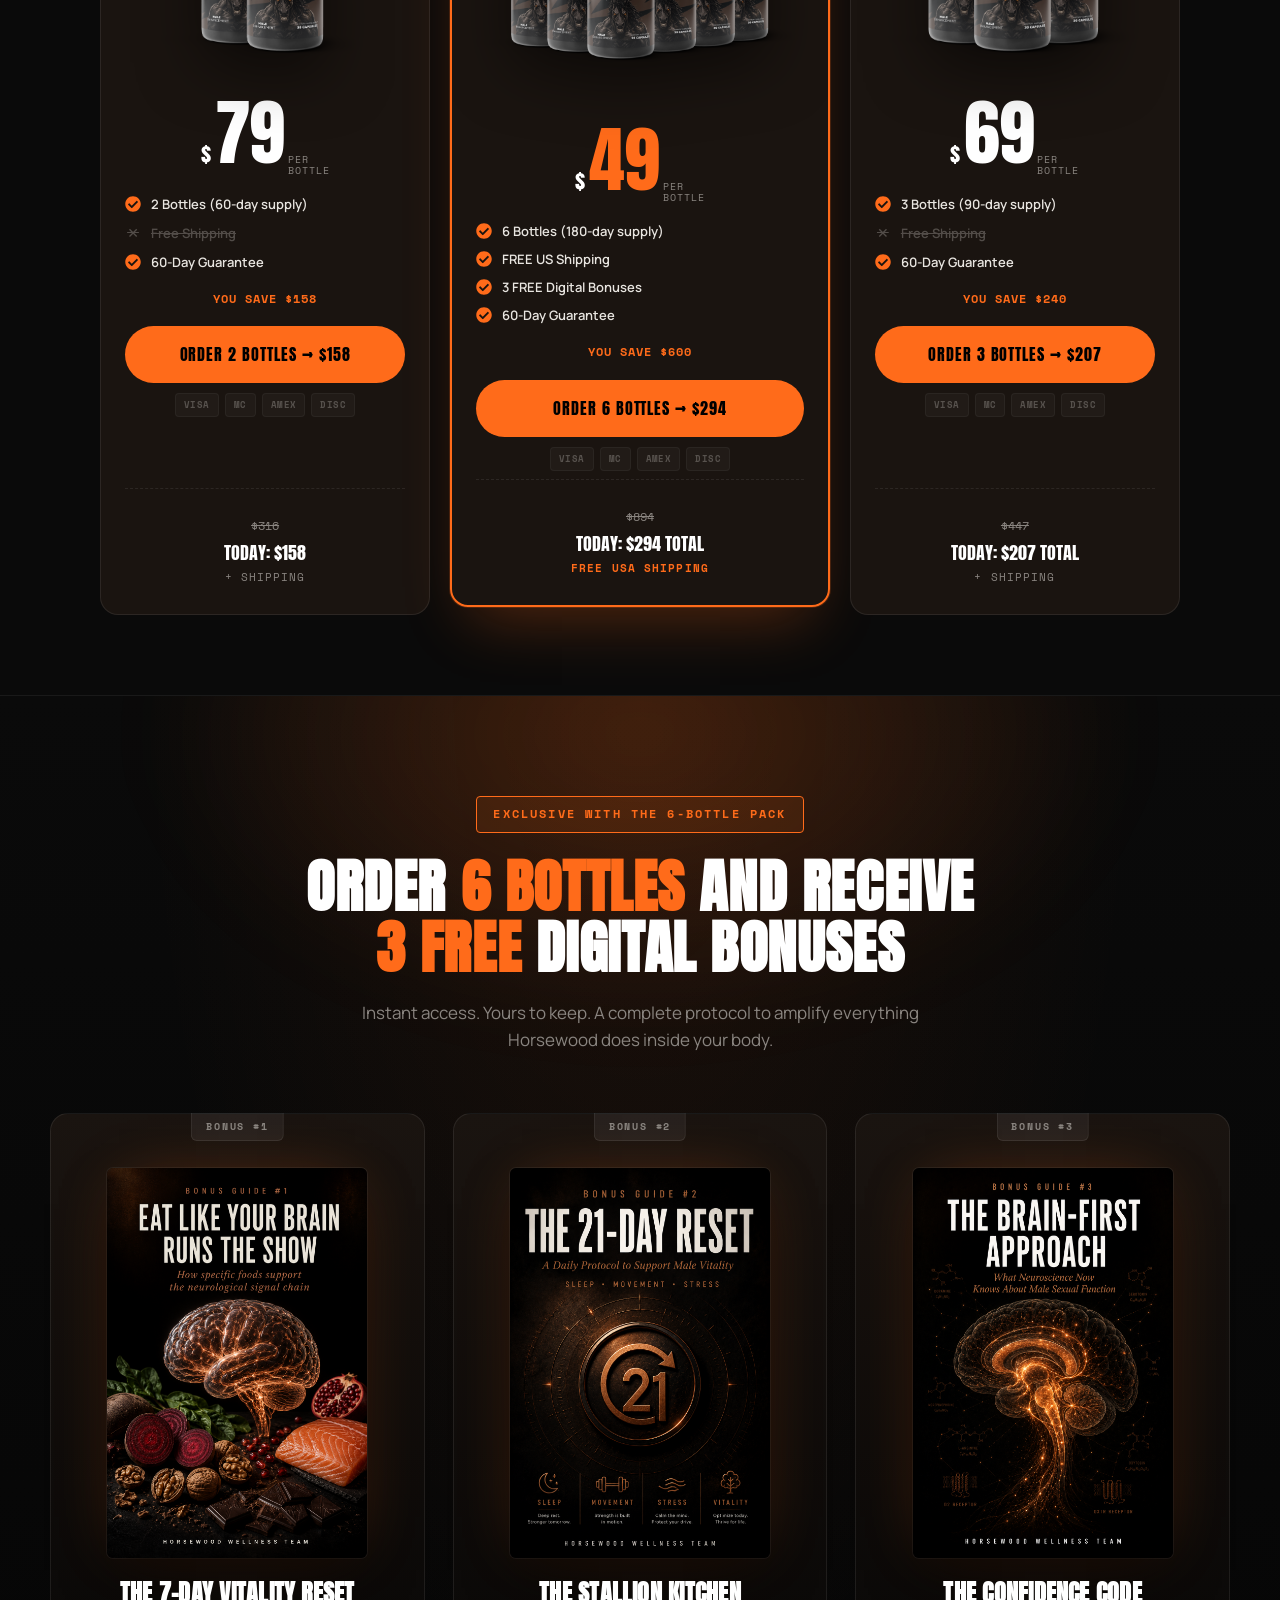
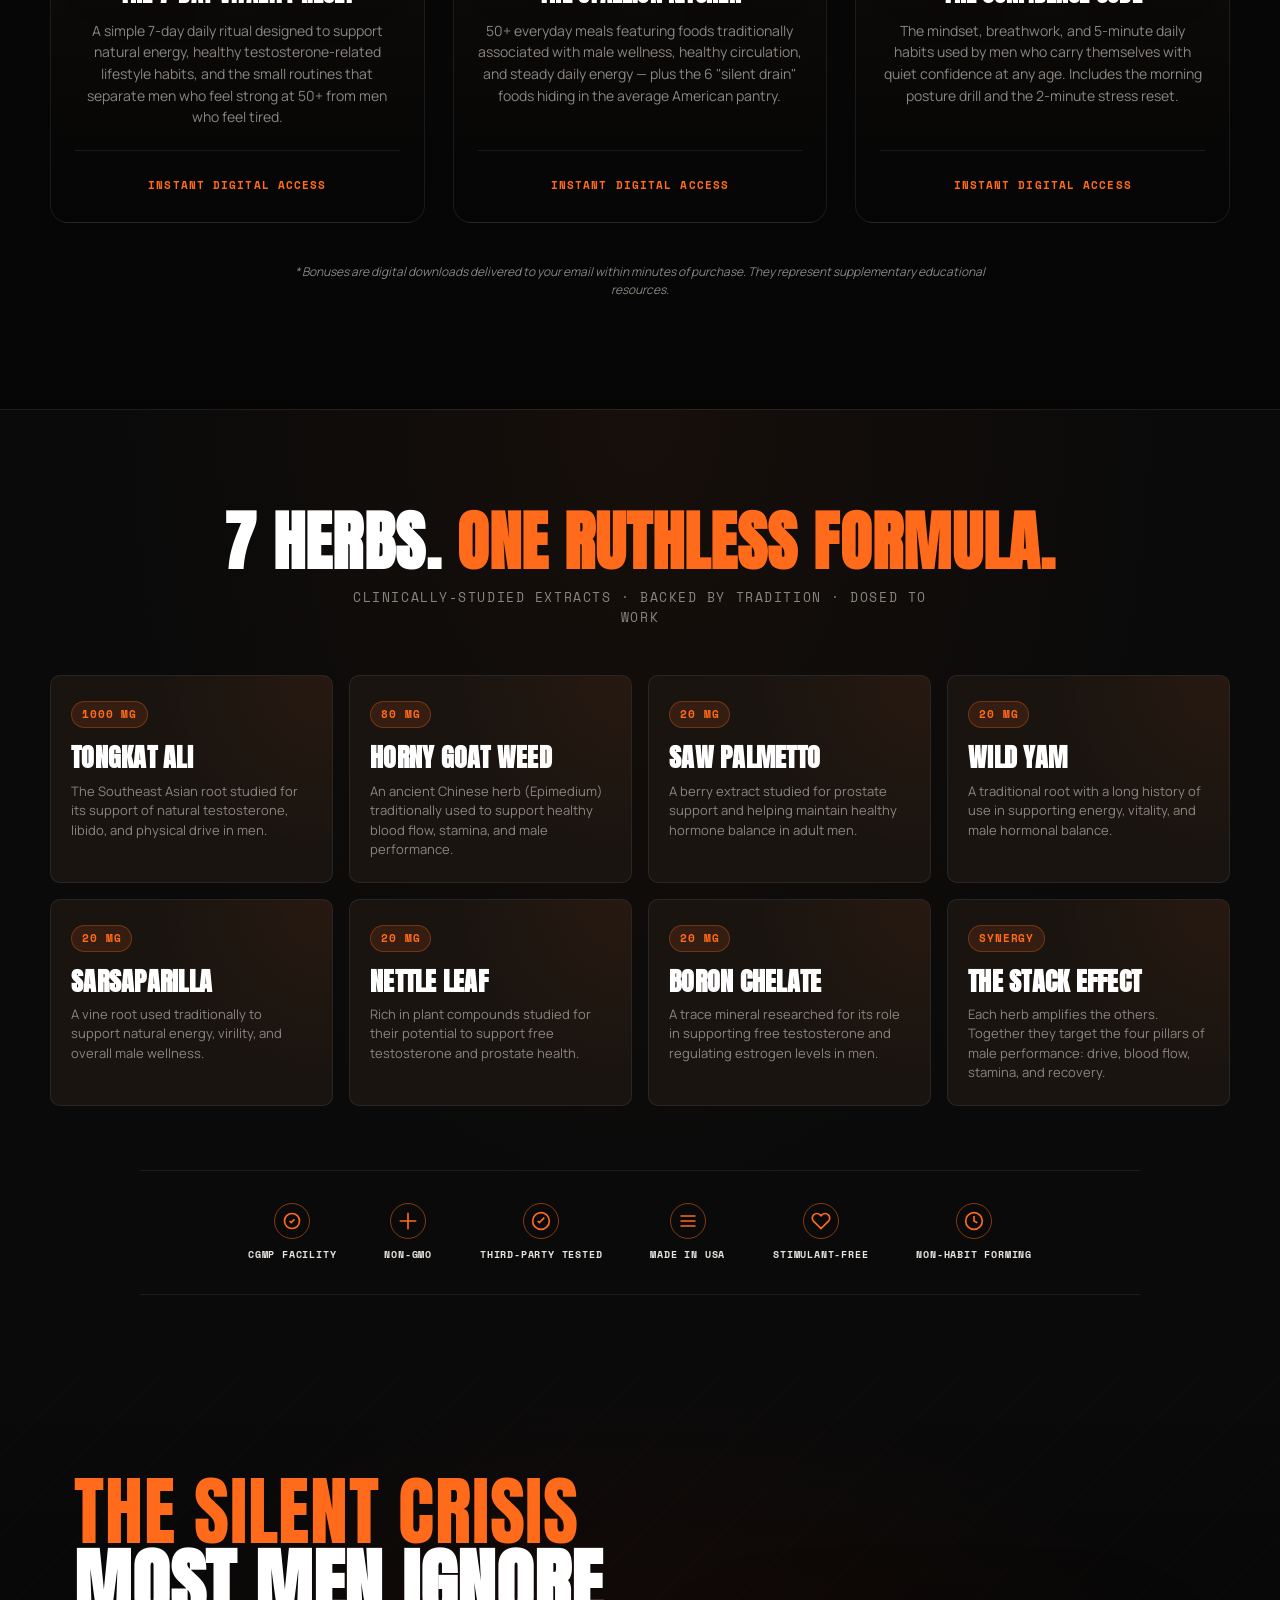
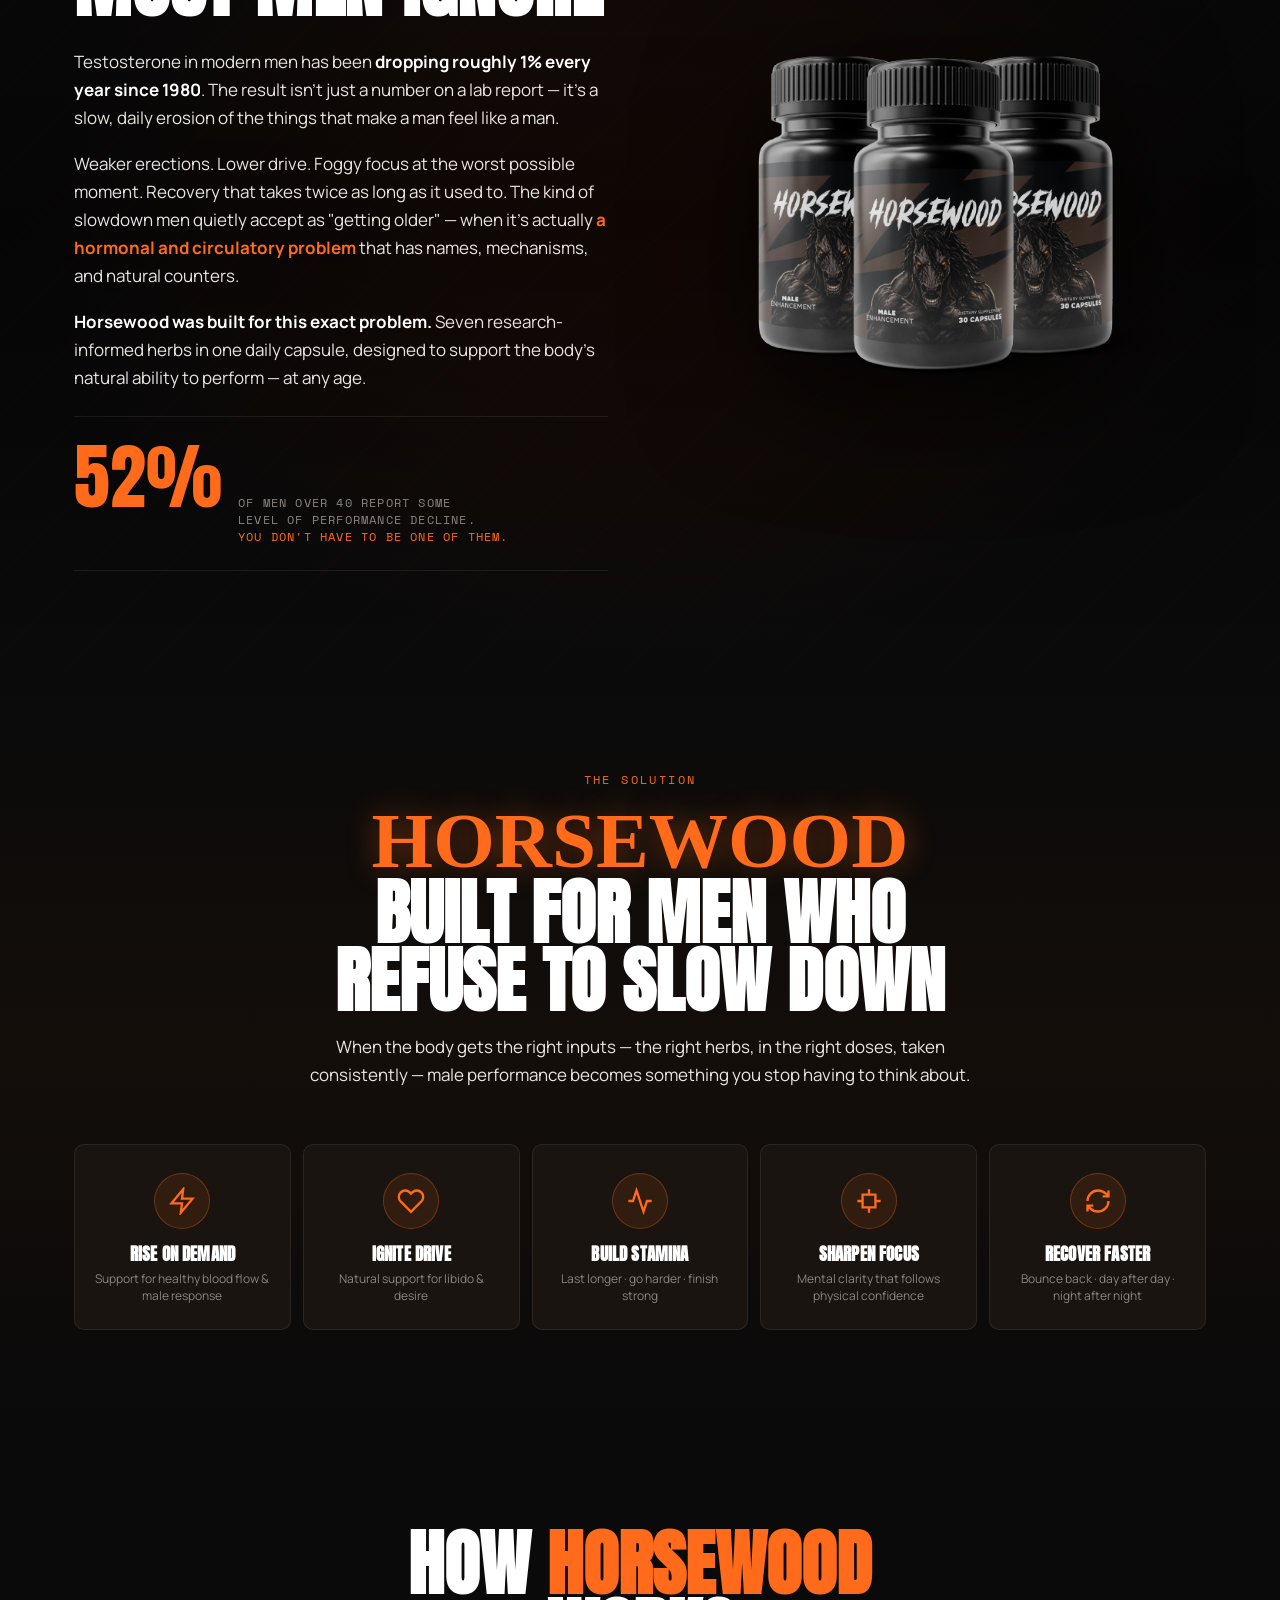
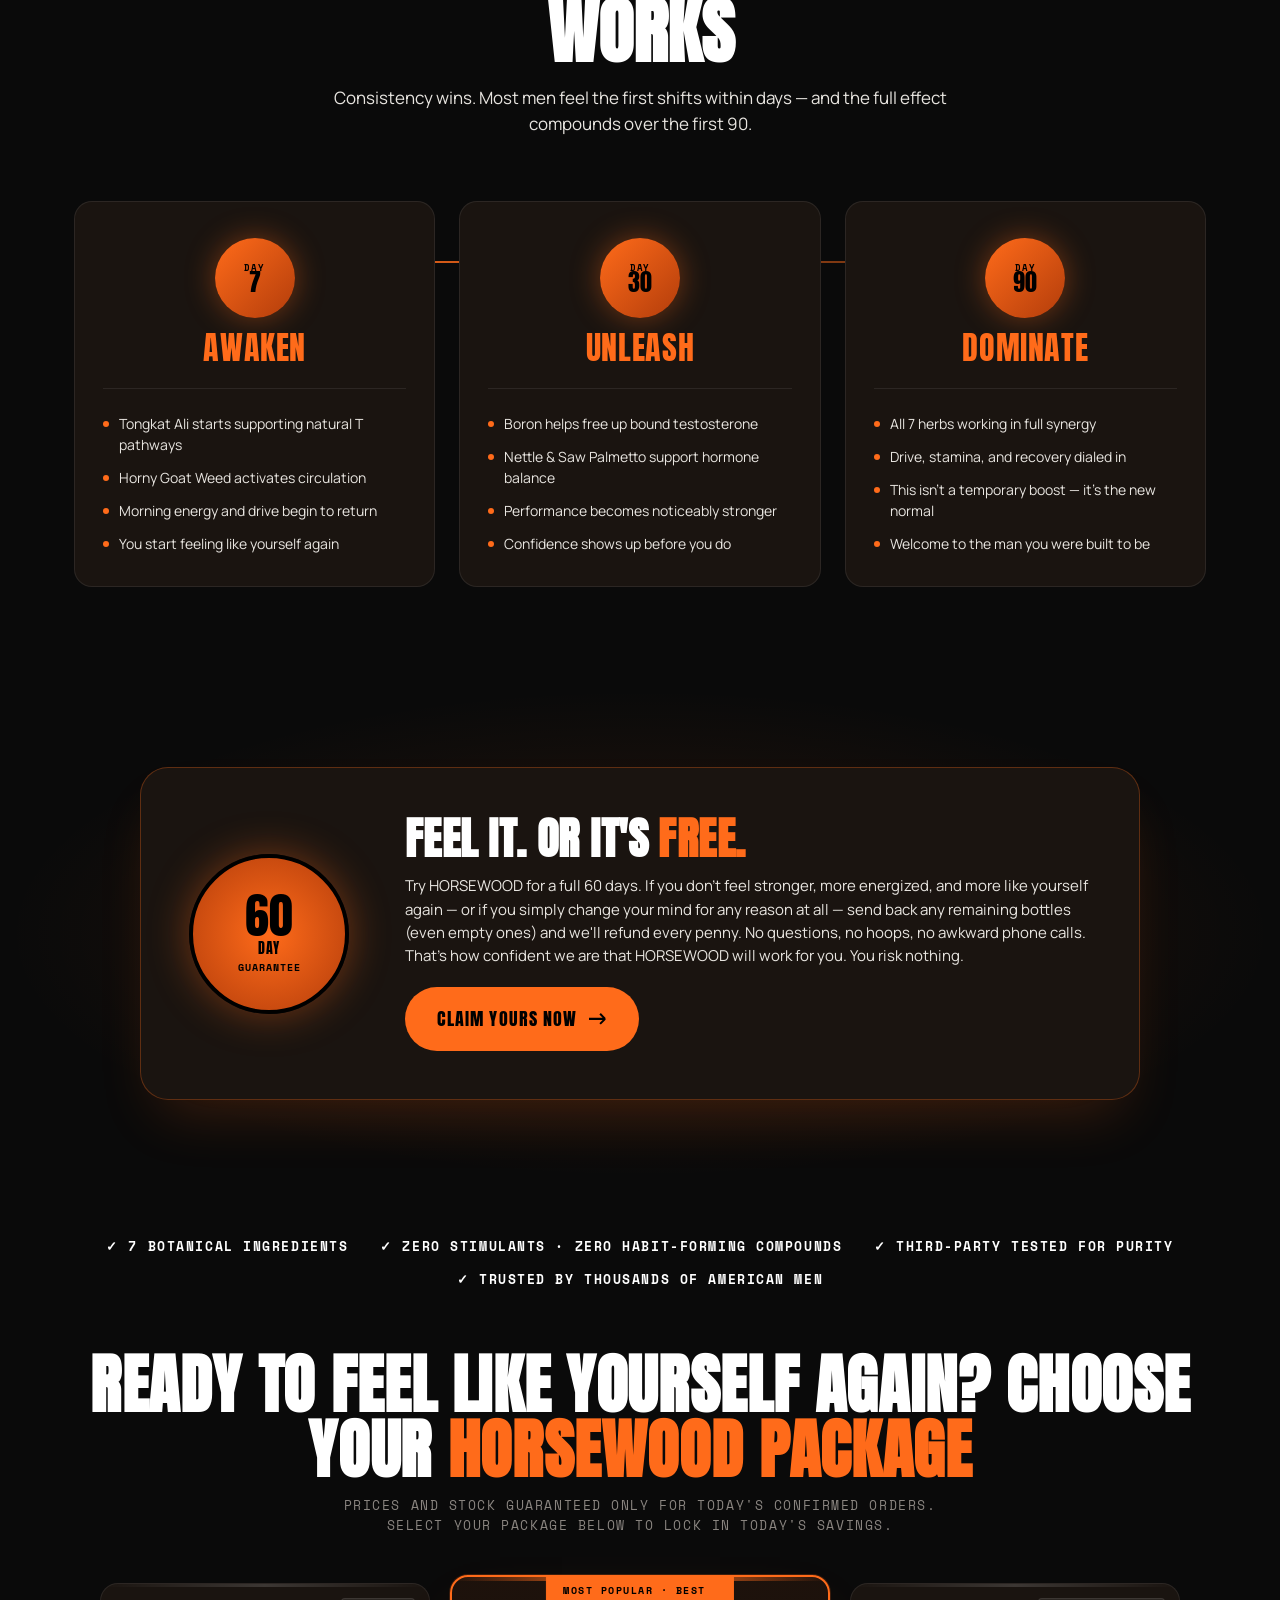
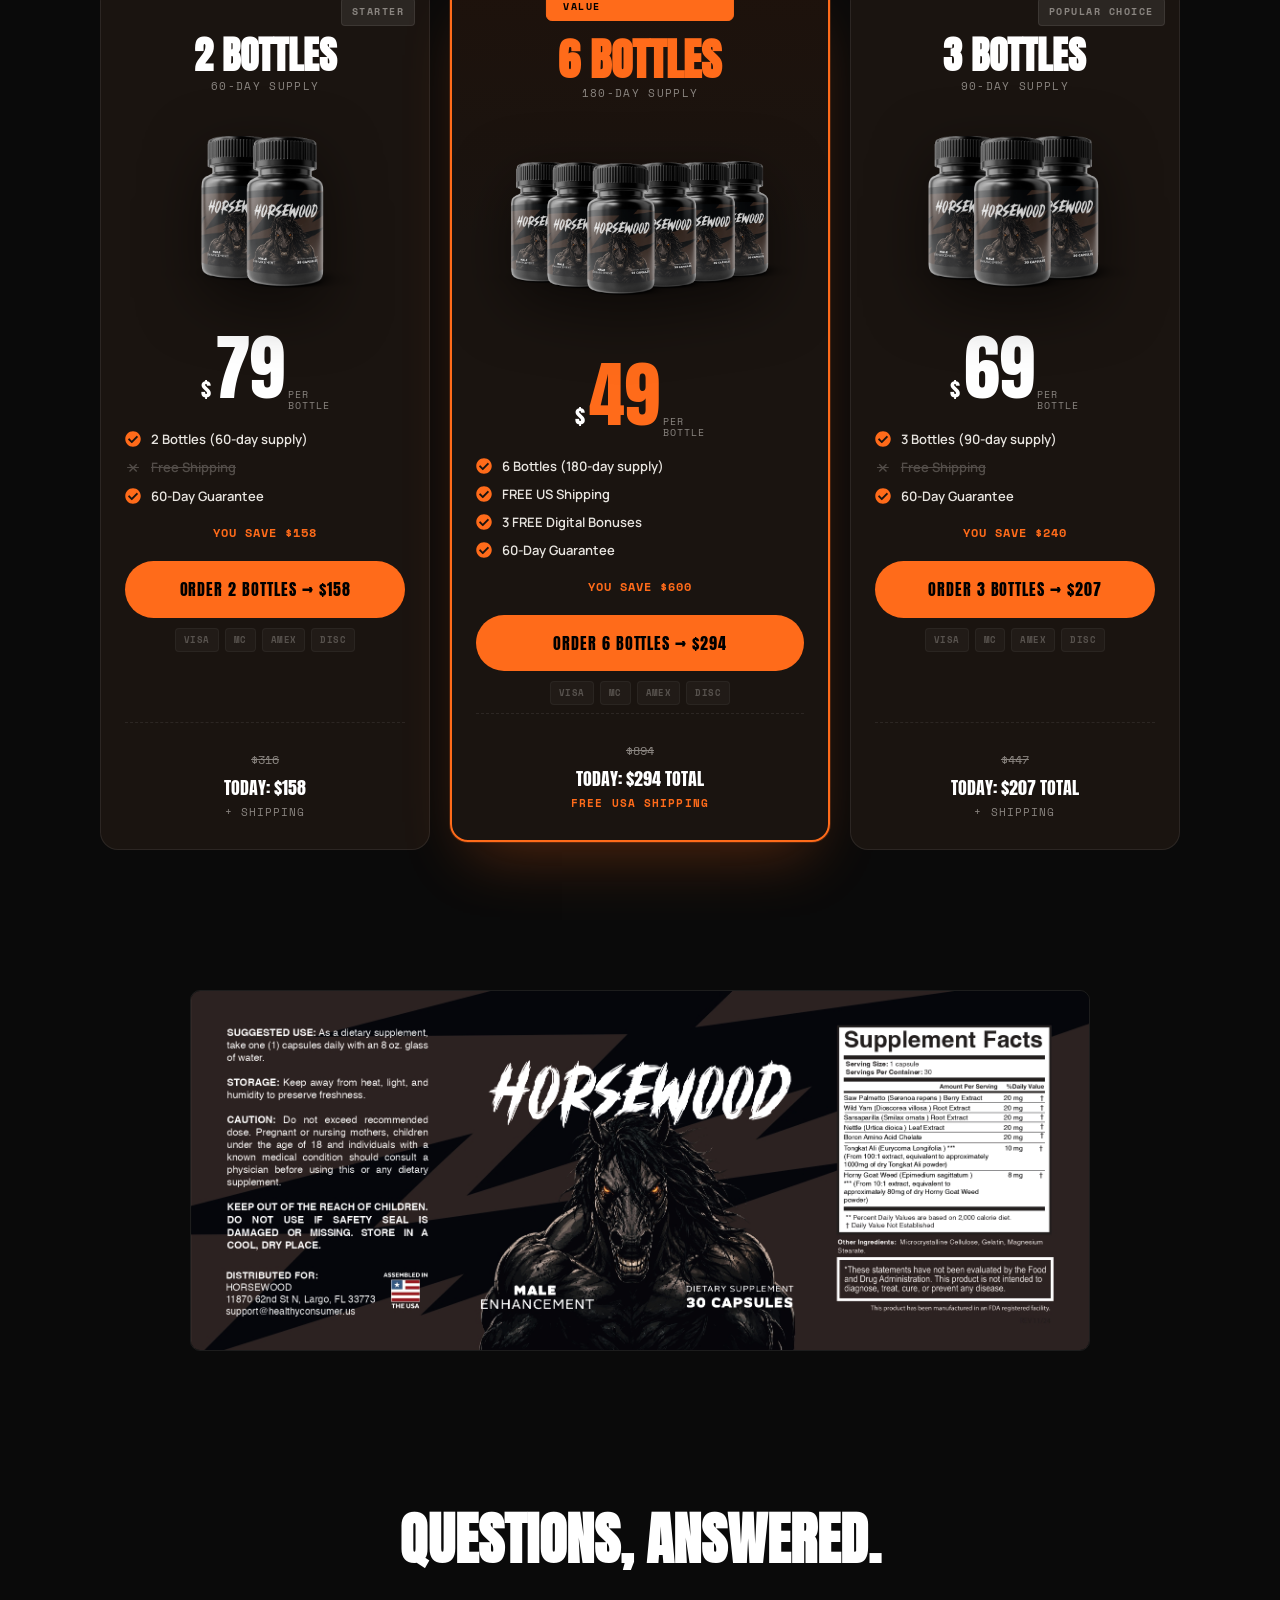
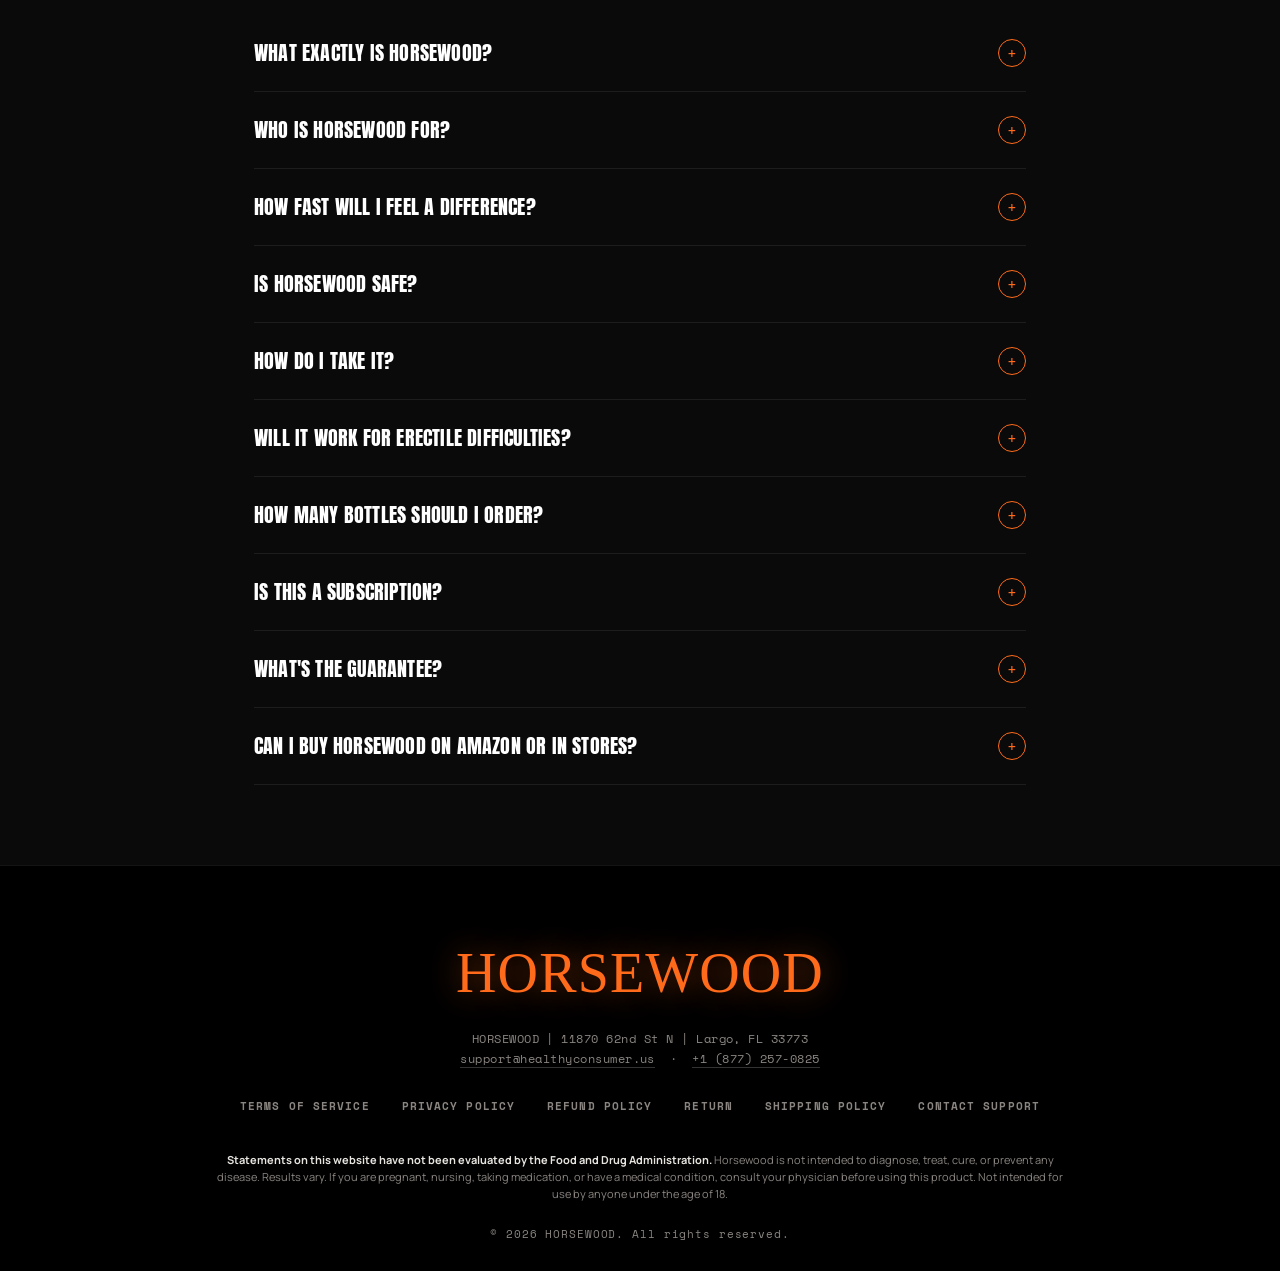
==== commit bb6816cf: "subindo vsl02" ====
--- a/vsl-01/index.html
+++ b/vsl-01/index.html
@@ -1,307 +1,905 @@
-<!doctype html>
+<!DOCTYPE html>
 <html lang="en">
 <head>
-  <meta charset="utf-8">
-  <meta name="viewport" content="width=device-width, initial-scale=1">
-  <meta name="robots" content="noindex, nofollow">
-  <title>Horsewood</title>
-  <link rel="icon" href="assets/Bottles/horsewood-1.png" type="image/x-icon">
-  <!-- Google Tag Manager -->
+  <meta charset="UTF-8" />
+  <meta http-equiv="X-UA-Compatible" content="IE=edge" />
+  <meta name="viewport" content="width=device-width, initial-scale=1" />
+  <link rel="icon" type="image/png" sizes="32x32" href="https://horsewood.us/favicon-32x32.png">
+  <link rel="icon" type="image/png" sizes="16x16" href="https://horsewood.us/favicon-16x16.png">
+  <link rel="shortcut icon" href="https://horsewood.us/favicon.ico">
+  <link rel="apple-touch-icon" sizes="180x180" href="https://horsewood.us/apple-touch-icon.png">
+  <link rel="icon" type="image/png" sizes="192x192" href="https://horsewood.us/android-chrome-192x192.png">
+  <link rel="icon" type="image/png" sizes="512x512" href="https://horsewood.us/android-chrome-512x512.png">
+  <meta name="theme-color" content="#FF6B1A" />
+
+  <title>Horsewood™ — Reclaim Your Performance. Naturally.</title>
+  <meta name="description" content="The natural male performance stack engineered for men who refuse to slow down. 7 powerful herbs, one daily capsule, zero shortcuts." />
+<!-- Google Tag Manager -->
 <script>(function(w,d,s,l,i){w[l]=w[l]||[];w[l].push({'gtm.start':
 new Date().getTime(),event:'gtm.js'});var f=d.getElementsByTagName(s)[0],
 j=d.createElement(s),dl=l!='dataLayer'?'&l='+l:'';j.async=true;j.src=
 'https://www.googletagmanager.com/gtm.js?id='+i+dl;f.parentNode.insertBefore(j,f);
 })(window,document,'script','dataLayer','GTM-5XTGKDRM');</script>
 <!-- End Google Tag Manager -->
-
-
-  <link rel="preconnect" href="https://fonts.googleapis.com">
-  <link rel="preconnect" href="https://fonts.gstatic.com" crossorigin>
-  <link rel="stylesheet" href="https://fonts.googleapis.com/css2?family=Poppins:wght@400;600;700;900&family=Roboto:wght@400;700&family=Montserrat:wght@600;800&display=swap">
-
-  <link rel="dns-prefetch" href="https://scripts.converteai.net">
-  <link rel="dns-prefetch" href="https://images.converteai.net">
-  <link rel="dns-prefetch" href="https://media.atomicatpages.net">
-
-  <link rel="stylesheet" href="css/style.css">
-<script type="text/javascript" src="https://lp.neuroreliefsystem.online/track.js?rtkcmpid=6a12fbf6fd7d972fa7ccd196"></script>
+  <meta property="og:title" content="Horsewood™ — The Natural Male Performance Stack" />
+  <meta property="og:description" content="Engineered for men who refuse to slow down. Rise to the occasion — naturally." />
+  <meta property="og:type" content="website" />
+
+  <link rel="stylesheet" href="css/styles.css" />
+
+  <script>
+    var mysrc = "https://tracking.buygoods.com/track/?a=12662&firstcookie=0"
+      + "&tracking_redirect=&referrer=" + encodeURIComponent(document.referrer)
+      + "&sessid2=" + ReadCookie('sessid2')
+      + "&product=hrsw2_fun_b3,hrsw3_fun_b3_af,hrsw6_fun_b3"
+      + "&vid1=&vid2=&vid3=&caller_url=" + encodeURIComponent(window.location.href);
+    if (typeof add_to_cart !== 'undefined') { mysrc = mysrc + '&add_to_cart=' + add_to_cart; }
+    var newScript = document.createElement('script');
+    newScript.type = 'text/javascript';
+    newScript.defer = true;
+    newScript.src = mysrc;
+    var s = document.getElementsByTagName('script')[0];
+    s.parentNode.insertBefore(newScript, s);
+
+    function ReadCookie(name) {
+      name += '=';
+      var parts = document.cookie.split(/;\s*/);
+      for (var i = 0; i < parts.length; i++) {
+        var part = parts[i];
+        if (part.indexOf(name) == 0) return part.substring(name.length);
+      }
+      return '';
+    }
+  </script>
+
+  <script type="text/javascript">
+    setTimeout(function () {
+      var i = document.createElement("iframe");
+      i.async = true;
+      i.style = "display:none";
+      i.setAttribute("src", "https://buygoods.com/affiliates/go/conversion/iframe/bg?a=12662&t=3dc2e49f876df64bd1a74f0d7f54ce0c&s=" + ReadCookie('sessid2'));
+      document.body.appendChild(i);
+    }, 1000);
+  </script>
 </head>
 <body>
-  <!-- Google Tag Manager (noscript) -->
+<!-- Google Tag Manager (noscript) -->
 <noscript><iframe src="https://www.googletagmanager.com/ns.html?id=GTM-5XTGKDRM"
 height="0" width="0" style="display:none;visibility:hidden"></iframe></noscript>
 <!-- End Google Tag Manager (noscript) -->
-  <svg style="display:none"><symbol id="icon-like" viewBox="0 0 24 24"><circle cx="12" cy="12" r="12" fill="#1877f2"/><path d="M10.6 10.2V8.9c0-.8.5-1.9 1-2.4l1.3-1.3c.5-.5 1.3-.5 1.8 0 .5.5.5 1.3.3 1.9l-.8 2h2.6c.8 0 1.5.7 1.4 1.6l-.3 5.2c-.1.7-.7 1.2-1.4 1.2h-6.2c-.5 0-1-.2-1.3-.6l-1.2-1.5c-.2-.3-.3-.6-.3-.9v-6c0-.7.6-1.3 1.3-1.3h.8z" fill="#fff"/><path d="M7.2 10.2h1.5v8H7.2c-.7 0-1.2-.5-1.2-1.2v-5.6c0-.7.5-1.2 1.2-1.2z" fill="#fff"/></symbol></svg>
-
-
-  <!-- Attention bar -->
-  <header class="attention-bar">
-    <strong>Attention: This presentation is only available until <span id="data-hoje"></span></strong>
+  <div class="announcement-bar">
+    <a href="index.html@aff_id=3682.html#order-section" class="scroll-to-section">
+      <span>CLAIM YOUR OFFER</span>
+      <span class="discount-bubble">50% OFF</span>
+      <span>+ FREE USA SHIPPING ON 6 BOTTLES</span>
+    </a>
+  </div>
+
+  <header class="site-header">
+    <div class="header-inner">
+
+      <button class="menu-toggle" data-menu-toggle aria-label="Open menu">
+        <svg width="28" height="28" fill="none" viewBox="0 0 28 28">
+          <path stroke="currentColor" stroke-width="2" d="M3 7h22M3 14h22M3 21h22" />
+        </svg>
+      </button>
+
+      <a href="https://horsewood.us/" class="header-logo" aria-label="Horsewood Home">
+        <span>Horsewood</span>
+        <span class="logo-dot" aria-hidden="true"></span>
+      </a>
+
+      <nav class="header-nav">
+        <a href="index.html@aff_id=3682.html#" class="scroll-to-section">Home</a>
+        <a href="index.html@aff_id=3682.html#science" class="scroll-to-section">Ingredients</a>
+        <a href="index.html@aff_id=3682.html#testimonials" class="scroll-to-section">Reviews</a>
+        <a href="index.html@aff_id=3682.html#faq" class="scroll-to-section">FAQ</a>
+        <a href="https://horsewood.us/contact/">Contact Us</a>
+      </nav>
+
+      <a href="index.html@aff_id=3682.html#order-section" class="header-cta scroll-to-section">
+        BUY NOW
+      </a>
+    </div>
   </header>
 
-  <!-- Headline -->
-  <section class="headline-section">
-    <h1 class="main-headline">
-      <span class="hl-orange">Doctor</span> Reveals How to Increase <span class="hl-orange">Your Penis by 3.8 Inches</span> in <span class="hl-orange">12 Days!</span>
-    </h1>
-  </section>
-
-  <!-- Video -->
-  <section class="video-section">
-    <div class="video-wrapper">
-      <vturb-smartplayer id="vid-69f9cfe1563216adf55d3c71" style="display: block; margin: 0 auto; width: 100%; max-width: 400px;"></vturb-smartplayer>
-    </div>
-  </section>
-
-  <!-- Timer -->
-  <section class="timer-section gated">
-    <h2 class="timer-headline">Secure your discounted Vigortrix now!<br>Only while supplies last!</h2>
-    <div class="timer-countdown" id="countdown">19:59</div>
-    <div class="timer-arrow" aria-hidden="true"></div>
-  </section>
-
-  <!-- Pricing -->
-  <section id="Oferta" class="pricing-section gated">
-    <div class="pricing-grid">
-
-      <!-- Starter -->
-      <a class="card card-standard" href="https://buygoods.com/secure/checkout.html?account_id=12662&product_codename=hrsw2_fun_b3&redirect=aHR0cHM6Ly9ob3JzZXdvb2QudXMvZnVubmVsYjMvdXAxLTAx">
-        <div class="card-header">STARTER</div>
-        <div class="card-body">
-          <div class="card-title">2 BOTTLES</div>
-          <div class="card-subtitle">60-Day Supply</div>
-          <img class="bottle-img" src="assets/Bottles/horsewood-2.png" alt="1 Bottle">
-          <div class="price-row">
-            <span class="price-currency">$</span><span class="price-big">158</span><span class="price-unit">/BOTTLE</span>
-          </div>
-          <div class="shipping-note">+ $19.99 Shipping</div>
-          <button type="button" class="buy-btn buy-btn-gray">
-            Buy Now
-            <svg class="cart-icon" viewBox="0 0 576 512" fill="currentColor" aria-hidden="true"><path d="M0 24C0 10.7 10.7 0 24 0L69.5 0c22 0 41.5 12.8 50.6 32l411 0c26.3 0 45.5 25 38.6 50.4l-41 152.3c-8.5 31.4-37 53.3-69.5 53.3l-288.5 0 5.4 28.5c2.2 11.3 12.1 19.5 23.6 19.5L488 336c13.3 0 24 10.7 24 24s-10.7 24-24 24l-288.3 0c-34.6 0-64.3-24.6-70.7-58.5L77.4 54.5c-.7-3.8-4-6.5-7.9-6.5L24 48C10.7 48 0 37.3 0 24zM128 464a48 48 0 1 1 96 0 48 48 0 1 1 -96 0zm336-48a48 48 0 1 1 0 96 48 48 0 1 1 0-96zM252 160c0 11 9 20 20 20l44 0 0 44c0 11 9 20 20 20s20-9 20-20l0-44 44 0c11 0 20-9 20-20s-9-20-20-20l-44 0 0-44c0-11-9-20-20-20s-20 9-20 20l0 44-44 0c-11 0-20 9-20 20z"/></svg>
-          </button>
-          <img class="payment-icons" alt="Payment methods"
-               src="assets/cards.webp">
-          <div class="total-row"><span class="strike">$179</span> <strong>$158</strong></div>
-        </div>
-      </a>
-
-      <!-- Most Popular -->
-      <a class="card card-highlight" href="https://buygoods.com/secure/checkout.html?account_id=12662&product_codename=hrsw6_fun_b3&redirect=aHR0cHM6Ly9ob3JzZXdvb2QudXMvZnVubmVsYjMvdXAxLTA2">
-        <div class="card-ribbon">MOST POPULAR!</div>
-        <div class="card-body">
-          <div class="card-title">6 BOTTLES</div>
-          <div class="card-subtitle">180-Day Supply</div>
-          <img class="bottle-img6" src="assets/Bottles/horsewood-6.png" alt="6 Bottles">
-          <div class="price-row">
-            <span class="price-currency">$</span><span class="price-big">49</span><span class="price-unit">/BOTTLE</span>
-          </div>
-          <div class="badges-container">
-            <div class="badge badge-vip"><svg class="badge-icon" viewBox="0 0 512 512" fill="currentColor" aria-hidden="true"><path d="M256 512A256 256 0 1 0 256 0a256 256 0 1 0 0 512zM369 209L241 337c-9.4 9.4-24.6 9.4-33.9 0l-64-64c-9.4-9.4-9.4-24.6 0-33.9s24.6-9.4 33.9 0l47 47L335 175c9.4-9.4 24.6-9.4 33.9 0s9.4 24.6 0 33.9z"/></svg> VIP Support</div>
-            <div class="badge badge-bonus"><svg class="badge-icon" viewBox="0 0 512 512" fill="currentColor" aria-hidden="true"><path d="M256 512A256 256 0 1 0 256 0a256 256 0 1 0 0 512zM369 209L241 337c-9.4 9.4-24.6 9.4-33.9 0l-64-64c-9.4-9.4-9.4-24.6 0-33.9s24.6-9.4 33.9 0l47 47L335 175c9.4-9.4 24.6-9.4 33.9 0s9.4 24.6 0 33.9z"/></svg> FREE BONUS!</div>
-            <div class="badge badge-shipping"><svg class="badge-icon" viewBox="0 0 512 512" fill="currentColor" aria-hidden="true"><path d="M256 512A256 256 0 1 0 256 0a256 256 0 1 0 0 512zM369 209L241 337c-9.4 9.4-24.6 9.4-33.9 0l-64-64c-9.4-9.4-9.4-24.6 0-33.9s24.6-9.4 33.9 0l47 47L335 175c9.4-9.4 24.6-9.4 33.9 0s9.4 24.6 0 33.9z"/></svg> Free Shipping</div>
-          </div>
-          <button type="button" class="buy-btn buy-btn-gold">
-            Buy Now
-            <svg class="cart-icon" viewBox="0 0 576 512" fill="currentColor" aria-hidden="true"><path d="M0 24C0 10.7 10.7 0 24 0L69.5 0c22 0 41.5 12.8 50.6 32l411 0c26.3 0 45.5 25 38.6 50.4l-41 152.3c-8.5 31.4-37 53.3-69.5 53.3l-288.5 0 5.4 28.5c2.2 11.3 12.1 19.5 23.6 19.5L488 336c13.3 0 24 10.7 24 24s-10.7 24-24 24l-288.3 0c-34.6 0-64.3-24.6-70.7-58.5L77.4 54.5c-.7-3.8-4-6.5-7.9-6.5L24 48C10.7 48 0 37.3 0 24zM128 464a48 48 0 1 1 96 0 48 48 0 1 1 -96 0zm336-48a48 48 0 1 1 0 96 48 48 0 1 1 0-96zM252 160c0 11 9 20 20 20l44 0 0 44c0 11 9 20 20 20s20-9 20-20l0-44 44 0c11 0 20-9 20-20s-9-20-20-20l-44 0 0-44c0-11-9-20-20-20s-20 9-20 20l0 44-44 0c-11 0-20 9-20 20z"/></svg>
-          </button>
-          <img class="payment-icons" alt="Payment methods"
-               src="assets/cards.webp">
-          <div class="total-row"><span class="strike">$1074</span> <strong>$294</strong></div>
-        </div>
-      </a>
-
-      <!-- Bundle -->
-      <a class="card card-standard" href="https://buygoods.com/secure/checkout.html?account_id=12662&product_codename=hrsw3_fun_b3_af&redirect=aHR0cHM6Ly9ob3JzZXdvb2QudXMvZnVubmVsYjMvdXAxLTAz">
-        <div class="card-header">BUNDLE</div>
-        <div class="card-body">
-          <div class="card-title">3 BOTTLES</div>
-          <div class="card-subtitle">90-Day Supply</div>
-          <img class="bottle-img" src="assets/Bottles/horsewood-3.png" alt="3 Bottles">
-          <div class="price-row">
-            <span class="price-currency">$</span><span class="price-big">69</span><span class="price-unit">/BOTTLE</span>
-          </div>
-          <div class="badges-container">
-            <div class="badge badge-bonus"><svg class="badge-icon" viewBox="0 0 512 512" fill="currentColor" aria-hidden="true"><path d="M256 512A256 256 0 1 0 256 0a256 256 0 1 0 0 512zM369 209L241 337c-9.4 9.4-24.6 9.4-33.9 0l-64-64c-9.4-9.4-9.4-24.6 0-33.9s24.6-9.4 33.9 0l47 47L335 175c9.4-9.4 24.6-9.4 33.9 0s9.4 24.6 0 33.9z"/></svg> FREE BONUS!</div>
-            <div class="badge badge-shipping"><svg class="badge-icon" viewBox="0 0 512 512" fill="currentColor" aria-hidden="true"><path d="M256 512A256 256 0 1 0 256 0a256 256 0 1 0 0 512zM369 209L241 337c-9.4 9.4-24.6 9.4-33.9 0l-64-64c-9.4-9.4-9.4-24.6 0-33.9s24.6-9.4 33.9 0l47 47L335 175c9.4-9.4 24.6-9.4 33.9 0s9.4 24.6 0 33.9z"/></svg> Free Shipping</div>
-          </div>
-          <button type="button" class="buy-btn buy-btn-gray">
-            Buy Now
-            <svg class="cart-icon" viewBox="0 0 576 512" fill="currentColor" aria-hidden="true"><path d="M0 24C0 10.7 10.7 0 24 0L69.5 0c22 0 41.5 12.8 50.6 32l411 0c26.3 0 45.5 25 38.6 50.4l-41 152.3c-8.5 31.4-37 53.3-69.5 53.3l-288.5 0 5.4 28.5c2.2 11.3 12.1 19.5 23.6 19.5L488 336c13.3 0 24 10.7 24 24s-10.7 24-24 24l-288.3 0c-34.6 0-64.3-24.6-70.7-58.5L77.4 54.5c-.7-3.8-4-6.5-7.9-6.5L24 48C10.7 48 0 37.3 0 24zM128 464a48 48 0 1 1 96 0 48 48 0 1 1 -96 0zm336-48a48 48 0 1 1 0 96 48 48 0 1 1 0-96zM252 160c0 11 9 20 20 20l44 0 0 44c0 11 9 20 20 20s20-9 20-20l0-44 44 0c11 0 20-9 20-20s-9-20-20-20l-44 0 0-44c0-11-9-20-20-20s-20 9-20 20l0 44-44 0c-11 0-20 9-20 20z"/></svg>
-          </button>
-          <img class="payment-icons" alt="Payment methods"
-               src="assets/cards.webp">
-          <div class="total-row"><span class="strike">$537</span> <strong>$207</strong></div>
-        </div>
-      </a>
-
-    </div>
-
-    <!-- Rating -->
-    <div class="rating-block">
-      <p class="rating-title">What our customers say</p>
-      <div class="rating-line">
-        <span class="stars">⭐️⭐️⭐️⭐️⭐️</span>
-        <span class="rating-value">☑️ 4.91/5</span>
-      </div>
-      <p class="rating-subtitle">Based on over 79,200 reviews!</p>
-    </div>
-  </section>
-
-  <!-- Comments -->
-  <section class="comments-section">
-    <div class="comments">
-
-      <div class="comment">
-        <img class="comment-avatar" alt="" src="assets/coments/woman/01.jpg">
-        <div class="comment-content">
-          <div class="comment-bubble">
-            <div class="comment-name">Anna Miller</div>
-            <div class="comment-text">Congratulations on this helpful post! My husband has been using the product for a week and his size has visibly increased. I am impressed and very happy about it 🥰</div>
-          </div>
-          <div class="comment-meta"><span>Like</span> · <span>Reply</span> · <span class="reactions"><svg class="like-icon"><use href="#icon-like"/></svg> 8</span> · <span>12 m</span></div>
-        </div>
-      </div>
-
-      <div class="comment comment-reply">
-        <img class="comment-avatar" alt="" src="assets/coments/man/01.jpg">
-        <div class="comment-content">
-          <div class="comment-bubble">
-            <div class="comment-name">Luke Meyer</div>
-            <div class="comment-text">I thought exactly the same, haha, but Mark is truly amazing! I did the ritual yesterday and after less than a week we noticed a difference. My wife and I spent the whole evening enjoying it. 🤩</div>
-          </div>
-          <div class="comment-meta"><span>Like</span> · <span>Reply</span> · <span class="reactions"><svg class="like-icon"><use href="#icon-like"/></svg> 2</span> · <span>10 m</span></div>
-        </div>
-      </div>
-
-      <div class="comment">
-        <img class="comment-avatar" alt="" src="assets/coments/man/02.jpg">
-        <div class="comment-content">
-          <div class="comment-bubble">
-            <div class="comment-name">Max Snyder</div>
-            <div class="comment-text">Has anyone tried this yet?</div>
-          </div>
-          <div class="comment-meta"><span>Like</span> · <span>Reply</span> · <span class="reactions"><svg class="like-icon"><use href="#icon-like"/></svg> 13</span> · <span>16 m</span></div>
-        </div>
-      </div>
-
-      <div class="comment comment-reply">
-        <img class="comment-avatar" alt="" src="assets/coments/woman/02.jpg">
-        <div class="comment-content">
-          <div class="comment-bubble">
-            <div class="comment-name">Laura Smith</div>
-            <div class="comment-text">Yes! I never thought anything would work, but this is insane!! My husband is almost 70 and keeps me on my toes since he saw this video 👀🙈 Every man should learn this.</div>
-          </div>
-          <div class="comment-meta"><span>Like</span> · <span>Reply</span> · <span class="reactions"><svg class="like-icon"><use href="#icon-like"/></svg> 1</span> · <span>7 m</span></div>
-        </div>
-      </div>
-
-      <div class="comment">
-        <img class="comment-avatar" alt="" src="assets/coments/woman/02.jpg">
-        <div class="comment-content">
-          <div class="comment-bubble">
-            <div class="comment-name">Laura Smith</div>
-            <div class="comment-text">OMG!!! My husband tried this yesterday morning, and his penis has visibly grown. Unbelievable that it actually worked! Ladies, you absolutely must try this for your men, it is amazing! 🤯🔥</div>
-          </div>
-          <div class="comment-meta"><span>Like</span> · <span>Reply</span> · <span class="reactions"><svg class="like-icon"><use href="#icon-like"/></svg> 6</span> · <span>18 m</span></div>
-        </div>
-      </div>
-
-      <div class="comment comment-reply">
-        <img class="comment-avatar" alt="" src="assets/coments/woman/03.jpg">
-        <div class="comment-content">
-          <div class="comment-bubble">
-            <div class="comment-name">Lena Fisher</div>
-            <div class="comment-text">I'm getting my husband to do this every morning! I didn't know I could feel so much pleasure. This trick saved my life, THANK YOU MARK, YOU ARE AMAZING!</div>
-          </div>
-          <div class="comment-meta"><span>Like</span> · <span>Reply</span> · <span class="reactions"><svg class="like-icon"><use href="#icon-like"/></svg> 2</span> · <span>14 m</span></div>
-        </div>
-      </div>
-
-      <div class="comment comment-reply">
-        <img class="comment-avatar" alt="" src="assets/coments/woman/04.jpg">
-        <div class="comment-content">
-          <div class="comment-bubble">
-            <div class="comment-name">Maria Weaver</div>
-            <div class="comment-text">Finally someone understands me!! I had never had an orgasm in my life, but since Jason has been following this step-by-step guide, I come every day. My legs literally shake 😅 I love it!</div>
-          </div>
-          <div class="comment-meta"><span>Like</span> · <span>Reply</span> · <span class="reactions"><svg class="like-icon"><use href="#icon-like"/></svg> 3</span> · <span>10 m</span></div>
-        </div>
-      </div>
-
-      <div class="comment">
-        <img class="comment-avatar" alt="" src="assets/coments/man/03.jpg">
-        <div class="comment-content">
-          <div class="comment-bubble">
-            <div class="comment-name">Paul Warner</div>
-            <div class="comment-text">I have tried many techniques and methods, and I can guarantee that there is nothing like it. Thank you, Mark, for showing me the path to natural enhancement and more self-confidence after 50. You are an angel ❤️</div>
-          </div>
-          <div class="comment-meta"><span>Like</span> · <span>Reply</span> · <span class="reactions"><svg class="like-icon"><use href="#icon-like"/></svg> 22</span> · <span>19 m</span></div>
-        </div>
-      </div>
-
-      <div class="comment comment-reply">
-        <img class="comment-avatar" alt="" src="assets/coments/woman/05.jpg">
-        <div class="comment-content">
-          <div class="comment-bubble">
-            <div class="comment-name">Sophie Brown</div>
-            <div class="comment-text">That was it! I thought my husband would never have a penis that could satisfy me, but since he performs this ritual daily, his size and firmness have improved naturally. We enjoy it much more now. Mark saved my marriage.</div>
-          </div>
-          <div class="comment-meta"><span>Like</span> · <span>Reply</span> · <span class="reactions"><svg class="like-icon"><use href="#icon-like"/></svg> 3</span> · <span>12 m</span></div>
-        </div>
-      </div>
-
-      <div class="comment">
-        <img class="comment-avatar" alt="" src="assets/coments/man/04.jpg">
-        <div class="comment-content">
-          <div class="comment-bubble">
-            <div class="comment-name">Jason Zimmerman</div>
-            <div class="comment-text">I'm going to prepare this at home! Where can I find the ingredients?</div>
-          </div>
-          <div class="comment-meta"><span>Like</span> · <span>Reply</span> · <span class="reactions"><svg class="like-icon"><use href="#icon-like"/></svg> 7</span> · <span>24 m</span></div>
-        </div>
-      </div>
-
-      <div class="comment comment-reply">
-        <img class="comment-avatar" alt="" src="assets/coments/woman/06.jpg">
-        <div class="comment-content">
-          <div class="comment-bubble">
-            <div class="comment-name">Emma Hoffman</div>
-            <div class="comment-text">You can find them in any supermarket. I bought them yesterday for my boyfriend, and they cost less than 3 dollars.</div>
-          </div>
-          <div class="comment-meta"><span>Like</span> · <span>Reply</span> · <span class="reactions"><svg class="like-icon"><use href="#icon-like"/></svg> 1</span> · <span>22 m</span></div>
-        </div>
-      </div>
-
-      <div class="comment comment-reply">
-        <img class="comment-avatar" alt="" src="assets/coments/man/05.jpg">
-        <div class="comment-content">
-          <div class="comment-bubble">
-            <div class="comment-name">Jonas Zimmermann</div>
-            <div class="comment-text">Thanks, I'll see if I can find them at Walmart.</div>
-          </div>
-          <div class="comment-meta"><span>Like</span> · <span>Reply</span> · <span class="reactions"><svg class="like-icon"><use href="#icon-like"/></svg> 2</span> · <span>16 m</span></div>
-        </div>
-      </div>
-
-      <div class="comment">
-        <img class="comment-avatar" alt="" src="assets/coments/man/06.jpg">
-        <div class="comment-content">
-          <div class="comment-bubble">
-            <div class="comment-name">Felix Baker</div>
-            <div class="comment-text">Bye, OP! Finally a natural solution that really works. I tried it myself and can highly recommend it. Also, it is very easy to use and the effect is immediately visible. You are the best, Mark, God bless you! 🙏</div>
-          </div>
-          <div class="comment-meta"><span>Like</span> · <span>Reply</span> · <span class="reactions"><svg class="like-icon"><use href="#icon-like"/></svg> 4</span> · <span>28 m</span></div>
-        </div>
-      </div>
-
-    </div>
-  </section>
-
-  <!-- ConvertAI player -->
-  <script type="text/javascript">
-    var s=document.createElement("script");
-    s.src="https://scripts.converteai.net/ee23f5b0-45e7-4e27-a038-209fb03d31cc/players/69f9cfe1563216adf55d3c71/v4/player.js", s.async=!0,document.head.appendChild(s);
+  <aside class="mobile-drawer" data-mobile-drawer>
+    <button class="drawer-close" data-drawer-close aria-label="Close menu">
+      <svg width="24" height="24" viewBox="0 0 24 24" fill="none">
+        <path d="M6 6l12 12M6 18L18 6" stroke="currentColor" stroke-width="2" />
+      </svg>
+    </button>
+    <nav class="drawer-nav">
+      <a href="index.html@aff_id=3682.html#order-section" class="featured scroll-to-section">BUY NOW</a>
+      <a href="index.html@aff_id=3682.html#" class="scroll-to-section">Home</a>
+      <a href="index.html@aff_id=3682.html#science" class="scroll-to-section">Ingredients</a>
+      <a href="index.html@aff_id=3682.html#testimonials" class="scroll-to-section">Reviews</a>
+      <a href="index.html@aff_id=3682.html#faq" class="scroll-to-section">FAQ</a>
+      <a href="https://horsewood.us/contact/">Contact Us</a>
+    </nav>
+  </aside>
+
+  <section class="hero">
+    <div class="hero-inner">
+      <div class="hero-content">
+        <div class="hero-reviews">
+          <span class="stars" aria-hidden="true">
+            <svg width="90" height="14" viewBox="0 0 104 22" fill="currentColor">
+              <path d="M11.24.71l2.3 7.1h7.46l-6.03 4.38 2.3 7.1-6.03-4.4-6.03 4.4 2.3-7.1L1.48 7.8h7.46zM31.77.71l2.3 7.1h7.46l-6.03 4.38 2.3 7.1-6.03-4.4-6.03 4.4 2.3-7.1-6.03-4.38h7.46zM52.3.71l2.3 7.1h7.46l-6.03 4.38 2.3 7.1-6.03-4.4-6.03 4.4 2.3-7.1-6.03-4.38h7.46zM72.84.71l2.3 7.1h7.46l-6.03 4.38 2.3 7.1-6.03-4.4-6.03 4.4 2.3-7.1-6.03-4.38h7.46zM93.36.71l2.3 7.1h7.46l-6.03 4.38 2.3 7.1-6.03-4.4-6.03 4.4 2.3-7.1-6.03-4.38h7.46z" />
+            </svg>
+          </span>
+          <span>4,217 verified reviews</span>
+        </div>
+
+        <h1 class="hero-title">
+          <span class="brand">Horsewood</span>
+          Rise to <span class="accent">every</span> occasion.
+        </h1>
+
+        <p class="hero-subtitle">
+          HORSEWOOD's <strong>7 botanical ingredients</strong> support healthy male vitality, daily stamina, and the natural energy pathways that fade with age and stress. Built for men who refuse to slow down.
+        </p>
+
+        <div class="hero-cta-row">
+          <a href="index.html@aff_id=3682.html#order-section" class="btn-primary scroll-to-section">
+            <span>Claim My HORSEWOOD Now →</span>
+            <svg width="20" height="14" viewBox="0 0 22 14" fill="none">
+              <path d="M0 6.83h19.69m0 0L13.56.7m6.13 6.12-6.13 6.13" stroke="currentColor" stroke-width="2.5" />
+            </svg>
+          </a>
+          <a href="index.html@aff_id=3682.html#science" class="btn-ghost scroll-to-section">See the Science</a>
+        </div>
+
+        <div class="hero-trust">
+          <svg width="16" height="20" viewBox="0 0 20 24" fill="currentColor">
+            <path fill-rule="evenodd" clip-rule="evenodd" d="M4.93 1.8 0 3.6v8.9l.21 1.5.32 1 .77 1.6.95 1.6 1.04 1.4 1.4 1.4 1.86 1.3 2.07 1 1.4.4 1.4-.4 2.07-1 1.86-1.3 1.4-1.4 1.04-1.4.95-1.6.77-1.6.32-1 .21-1.5V3.6L10 0 4.93 1.8Zm7 10.7-3.6 3.6-1.94-1.95L4.4 12.25l.58-.58 1.36 1.36 1.93-1.93 3.02-3.02 1.17 1.17-3.6 3.6Z" />
+          </svg>
+          <span>60-day money-back guarantee. Feel it or it's free.</span>
+        </div>
+      </div>
+
+      <div class="hero-product">
+        <img src="images/jar-horsewood-2.png" alt="Horsewood Male Enhancement bottle" class="hero-product-img" />
+      </div>
+    </div>
+  </section>
+
+
+
+  <section class="claim-strip">
+    <div class="container">
+      <div class="claim-strip-items">
+        <span>✓ 100% NATURAL FORMULA</span>
+        <span>✓ NON-GMO · GLUTEN-FREE</span>
+        <span>✓ MADE IN AN FDA-REGISTERED FACILITY</span>
+        <span>✓ 60-DAY MONEY-BACK GUARANTEE</span>
+      </div>
+    </div>
+  </section>
+
+  <section class="pricing-section" id="order-section">
+    <div class="container-wide">
+      <div class="section-header">
+        <h2>Claim Your HORSEWOOD Package Below — <span class="text-orange">While Stock Lasts</span></h2>
+        <p class="section-subhead">Because of manufacturing constraints and overwhelming demand, we can only guarantee today's pricing on confirmed orders.</p>
+      </div>
+
+      <div class="pricing-grid">
+
+        <div class="pricing-card">
+          <div class="pricing-card-label">STARTER</div>
+          <h3 class="pricing-qty">2 BOTTLES</h3>
+          <p class="pricing-supply">60-Day Supply</p>
+          <div class="pricing-img-wrap">
+            <img src="images/jar-horsewood-2.png" alt="Horsewood 2 bottles" class="pricing-img" loading="lazy" />
+          </div>
+          <div class="pricing-price">
+            <span class="price-dollar">$</span><span class="price-big">79</span><span class="price-per">per<br>bottle</span>
+          </div>
+          <ul class="pricing-checks">
+            <li><svg class="check-icon" viewBox="0 0 512 512"><path d="M504 256c0 137-111 248-248 248S8 393 8 256 119 8 256 8s248 111 248 248zM227 387l184-184c6-6 6-16 0-23l-23-22c-6-6-16-6-22 0L216 308l-70-70c-6-6-16-6-23 0l-22 22c-6 7-6 17 0 23l104 104c6 6 16 6 22 0z"/></svg> 2 Bottles (60-day supply)</li>
+            <li class="check-disabled"><span class="x-icon">✕</span> Free Shipping</li>
+            <li><svg class="check-icon" viewBox="0 0 512 512"><path d="M504 256c0 137-111 248-248 248S8 393 8 256 119 8 256 8s248 111 248 248zM227 387l184-184c6-6 6-16 0-23l-23-22c-6-6-16-6-22 0L216 308l-70-70c-6-6-16-6-23 0l-22 22c-6 7-6 17 0 23l104 104c6 6 16 6 22 0z"/></svg> 60-Day Guarantee</li>
+          </ul>
+          <p class="pricing-savings">You save $158</p>
+          <a href="https://buygoods.com/secure/checkout.html?account_id=12662&product_codename=hrsw2_fun_b3&redirect=aHR0cHM6Ly9ob3JzZXdvb2QudXMvZnVubmVsYjMvdXAxLTAx" class="btn-primary btn-block buy-link">
+            <span>Order 2 Bottles → $158</span>
+          </a>
+          <div class="payment-icons" aria-hidden="true"><span>VISA</span><span>MC</span><span>AMEX</span><span>DISC</span></div>
+          <div class="pricing-bottom">
+            <p class="pricing-bottom-retail"><span class="strikethrough">$316</span></p>
+            <p class="pricing-bottom-total">Today: $158</p>
+            <p class="pricing-bottom-shipping">+ Shipping</p>
+          </div>
+        </div>
+
+        <div class="pricing-card featured">
+          <div class="pricing-card-label">MOST POPULAR · BEST VALUE</div>
+          <h3 class="pricing-qty">6 BOTTLES</h3>
+          <p class="pricing-supply">180-Day Supply</p>
+          <div class="pricing-img-wrap">
+            <img src="images/jar-horsewood-6.png" alt="Horsewood 6 bottles" class="pricing-img" loading="lazy" />
+          </div>
+          <div class="pricing-price">
+            <span class="price-dollar">$</span><span class="price-big">49</span><span class="price-per">per<br>bottle</span>
+          </div>
+          <ul class="pricing-checks">
+            <li><svg class="check-icon" viewBox="0 0 512 512"><path d="M504 256c0 137-111 248-248 248S8 393 8 256 119 8 256 8s248 111 248 248zM227 387l184-184c6-6 6-16 0-23l-23-22c-6-6-16-6-22 0L216 308l-70-70c-6-6-16-6-23 0l-22 22c-6 7-6 17 0 23l104 104c6 6 16 6 22 0z"/></svg> 6 Bottles (180-day supply)</li>
+            <li><svg class="check-icon" viewBox="0 0 512 512"><path d="M504 256c0 137-111 248-248 248S8 393 8 256 119 8 256 8s248 111 248 248zM227 387l184-184c6-6 6-16 0-23l-23-22c-6-6-16-6-22 0L216 308l-70-70c-6-6-16-6-23 0l-22 22c-6 7-6 17 0 23l104 104c6 6 16 6 22 0z"/></svg> FREE US Shipping</li>
+            <li class="check-bonus"><svg class="check-icon" viewBox="0 0 512 512"><path d="M504 256c0 137-111 248-248 248S8 393 8 256 119 8 256 8s248 111 248 248zM227 387l184-184c6-6 6-16 0-23l-23-22c-6-6-16-6-22 0L216 308l-70-70c-6-6-16-6-23 0l-22 22c-6 7-6 17 0 23l104 104c6 6 16 6 22 0z"/></svg> <strong>3 FREE Digital Bonuses</strong></li>
+            <li><svg class="check-icon" viewBox="0 0 512 512"><path d="M504 256c0 137-111 248-248 248S8 393 8 256 119 8 256 8s248 111 248 248zM227 387l184-184c6-6 6-16 0-23l-23-22c-6-6-16-6-22 0L216 308l-70-70c-6-6-16-6-23 0l-22 22c-6 7-6 17 0 23l104 104c6 6 16 6 22 0z"/></svg> 60-Day Guarantee</li>
+          </ul>
+          <p class="pricing-savings">You save $600</p>
+          <a href="https://buygoods.com/secure/checkout.html?account_id=12662&product_codename=hrsw6_fun_b3&redirect=aHR0cHM6Ly9ob3JzZXdvb2QudXMvZnVubmVsYjMvdXAxLTA2" class="btn-primary btn-block buy-link">
+            <span>Order 6 Bottles → $294</span>
+          </a>
+          <div class="payment-icons" aria-hidden="true"><span>VISA</span><span>MC</span><span>AMEX</span><span>DISC</span></div>
+          <div class="pricing-bottom">
+            <p class="pricing-bottom-retail"><span class="strikethrough">$894</span></p>
+            <p class="pricing-bottom-total">Today: $294 total</p>
+            <p class="pricing-bottom-shipping free">FREE USA Shipping</p>
+          </div>
+        </div>
+
+        <div class="pricing-card">
+          <div class="pricing-card-label">POPULAR CHOICE</div>
+          <h3 class="pricing-qty">3 BOTTLES</h3>
+          <p class="pricing-supply">90-Day Supply</p>
+          <div class="pricing-img-wrap">
+            <img src="images/jar-horsewood-3.png" alt="Horsewood 3 bottles" class="pricing-img" loading="lazy" />
+          </div>
+          <div class="pricing-price">
+            <span class="price-dollar">$</span><span class="price-big">69</span><span class="price-per">per<br>bottle</span>
+          </div>
+          <ul class="pricing-checks">
+            <li><svg class="check-icon" viewBox="0 0 512 512"><path d="M504 256c0 137-111 248-248 248S8 393 8 256 119 8 256 8s248 111 248 248zM227 387l184-184c6-6 6-16 0-23l-23-22c-6-6-16-6-22 0L216 308l-70-70c-6-6-16-6-23 0l-22 22c-6 7-6 17 0 23l104 104c6 6 16 6 22 0z"/></svg> 3 Bottles (90-day supply)</li>
+            <li class="check-disabled"><span class="x-icon">✕</span> Free Shipping</li>
+            <li><svg class="check-icon" viewBox="0 0 512 512"><path d="M504 256c0 137-111 248-248 248S8 393 8 256 119 8 256 8s248 111 248 248zM227 387l184-184c6-6 6-16 0-23l-23-22c-6-6-16-6-22 0L216 308l-70-70c-6-6-16-6-23 0l-22 22c-6 7-6 17 0 23l104 104c6 6 16 6 22 0z"/></svg> 60-Day Guarantee</li>
+          </ul>
+          <p class="pricing-savings">You save $240</p>
+          <a href="https://buygoods.com/secure/checkout.html?account_id=12662&product_codename=hrsw3_fun_b3_af&redirect=aHR0cHM6Ly9ob3JzZXdvb2QudXMvZnVubmVsYjMvdXAxLTAz" class="btn-primary btn-block buy-link">
+            <span>Order 3 Bottles → $207</span>
+          </a>
+          <div class="payment-icons" aria-hidden="true"><span>VISA</span><span>MC</span><span>AMEX</span><span>DISC</span></div>
+          <div class="pricing-bottom">
+            <p class="pricing-bottom-retail"><span class="strikethrough">$447</span></p>
+            <p class="pricing-bottom-total">Today: $207 total</p>
+            <p class="pricing-bottom-shipping">+ Shipping</p>
+          </div>
+        </div>
+
+      </div>
+    </div>
+  </section>
+
+  <section class="bonus-section" id="bonuses">
+    <div class="bonus-bg-glow" aria-hidden="true"></div>
+    <div class="container-wide">
+
+      <div class="bonus-header">
+        <span class="bonus-eyebrow">EXCLUSIVE WITH THE 6-BOTTLE PACK</span>
+        <h2 class="bonus-title">
+          Order <span class="text-orange">6 Bottles</span> And Receive<br>
+          <span class="text-orange">3 FREE</span> Digital Bonuses
+        </h2>
+        <p class="bonus-subhead">Instant access. Yours to keep. A complete protocol to amplify everything Horsewood does inside your body.</p>
+      </div>
+
+      <div class="bonus-grid">
+
+        <article class="bonus-card">
+          <div class="bonus-tag">BONUS #1</div>
+          <div class="bonus-img-wrap">
+            <img src="images/ebooks/bonus-1.png" alt="Eat Like Your Brain Runs The Show — bonus ebook" class="bonus-img" loading="lazy" />
+          </div>
+          <h3 class="bonus-card-title">The 7-Day Vitality Reset</h3>
+          <p class="bonus-card-desc">A simple 7-day daily ritual designed to support natural energy, healthy testosterone-related lifestyle habits, and the small routines that separate men who feel strong at 50+ from men who feel tired.</p>
+          <div class="bonus-meta">
+            <span class="bonus-meta-pill">Instant Digital Access</span>
+          </div>
+        </article>
+
+        <article class="bonus-card">
+          <div class="bonus-tag">BONUS #2</div>
+          <div class="bonus-img-wrap">
+            <img src="images/ebooks/bonus-2.png" alt="The 21-Day Reset — bonus ebook" class="bonus-img" loading="lazy" />
+          </div>
+          <h3 class="bonus-card-title">The Stallion Kitchen</h3>
+          <p class="bonus-card-desc">50+ everyday meals featuring foods traditionally associated with male wellness, healthy circulation, and steady daily energy — plus the 6 "silent drain" foods hiding in the average American pantry.</p>
+          <div class="bonus-meta">
+            <span class="bonus-meta-pill">Instant Digital Access</span>
+          </div>
+        </article>
+
+        <article class="bonus-card">
+          <div class="bonus-tag">BONUS #3</div>
+          <div class="bonus-img-wrap">
+            <img src="images/ebooks/bonus-3.png" alt="The Brain-First Approach — bonus ebook" class="bonus-img" loading="lazy" />
+          </div>
+          <h3 class="bonus-card-title">The Confidence Code</h3>
+          <p class="bonus-card-desc">The mindset, breathwork, and 5-minute daily habits used by men who carry themselves with quiet confidence at any age. Includes the morning posture drill and the 2-minute stress reset.</p>
+          <div class="bonus-meta">
+            <span class="bonus-meta-pill">Instant Digital Access</span>
+          </div>
+        </article>
+
+      </div>
+
+      <p class="bonus-disclaimer">* Bonuses are digital downloads delivered to your email within minutes of purchase. They represent supplementary educational resources.</p>
+
+    </div>
+  </section>
+
+  <section class="ingredients-section" id="science">
+    <div class="container-wide">
+      <div class="section-header">
+        <h2>7 herbs. <span class="text-orange">One ruthless formula.</span></h2>
+        <p class="section-subhead">Clinically-studied extracts · Backed by tradition · Dosed to work</p>
+      </div>
+
+      <div class="ingredients-grid">
+        
+        <article class="ingredient-card">
+          <span class="ingredient-dosage">1000 mg</span>
+          <h3 class="ingredient-name">Tongkat Ali</h3>
+          <p class="ingredient-desc">The Southeast Asian root studied for its support of natural testosterone, libido, and physical drive in men.</p>
+        </article>
+
+        <article class="ingredient-card">
+          <span class="ingredient-dosage">80 mg</span>
+          <h3 class="ingredient-name">Horny Goat Weed</h3>
+          <p class="ingredient-desc">An ancient Chinese herb (Epimedium) traditionally used to support healthy blood flow, stamina, and male performance.</p>
+        </article>
+
+        <article class="ingredient-card">
+          <span class="ingredient-dosage">20 mg</span>
+          <h3 class="ingredient-name">Saw Palmetto</h3>
+          <p class="ingredient-desc">A berry extract studied for prostate support and helping maintain healthy hormone balance in adult men.</p>
+        </article>
+
+        <article class="ingredient-card">
+          <span class="ingredient-dosage">20 mg</span>
+          <h3 class="ingredient-name">Wild Yam</h3>
+          <p class="ingredient-desc">A traditional root with a long history of use in supporting energy, vitality, and male hormonal balance.</p>
+        </article>
+
+        <article class="ingredient-card">
+          <span class="ingredient-dosage">20 mg</span>
+          <h3 class="ingredient-name">Sarsaparilla</h3>
+          <p class="ingredient-desc">A vine root used traditionally to support natural energy, virility, and overall male wellness.</p>
+        </article>
+
+        <article class="ingredient-card">
+          <span class="ingredient-dosage">20 mg</span>
+          <h3 class="ingredient-name">Nettle Leaf</h3>
+          <p class="ingredient-desc">Rich in plant compounds studied for their potential to support free testosterone and prostate health.</p>
+        </article>
+
+        <article class="ingredient-card">
+          <span class="ingredient-dosage">20 mg</span>
+          <h3 class="ingredient-name">Boron Chelate</h3>
+          <p class="ingredient-desc">A trace mineral researched for its role in supporting free testosterone and regulating estrogen levels in men.</p>
+        </article>
+
+        <article class="ingredient-card">
+          <span class="ingredient-dosage">SYNERGY</span>
+          <h3 class="ingredient-name">The Stack Effect</h3>
+          <p class="ingredient-desc">Each herb amplifies the others. Together they target the four pillars of male performance: drive, blood flow, stamina, and recovery.</p>
+        </article>
+      </div>
+
+      <div class="quality-logos">
+        <div class="quality-logo">
+          <div class="quality-logo-icon">
+            <svg width="20" height="20" viewBox="0 0 24 24" fill="none" stroke="currentColor" stroke-width="2"><path d="M9 12l2 2 4-4M21 12c0 4.97-4.03 9-9 9s-9-4.03-9-9 4.03-9 9-9 9 4.03 9 9z"/></svg>
+          </div>
+          <span>cGMP Facility</span>
+        </div>
+        <div class="quality-logo">
+          <div class="quality-logo-icon">
+            <svg width="20" height="20" viewBox="0 0 24 24" fill="none" stroke="currentColor" stroke-width="2"><path d="M12 2v20M2 12h20"/></svg>
+          </div>
+          <span>Non-GMO</span>
+        </div>
+        <div class="quality-logo">
+          <div class="quality-logo-icon">
+            <svg width="20" height="20" viewBox="0 0 24 24" fill="none" stroke="currentColor" stroke-width="2"><circle cx="12" cy="12" r="10"/><path d="M8 12l2 2 6-6"/></svg>
+          </div>
+          <span>Third-Party Tested</span>
+        </div>
+        <div class="quality-logo">
+          <div class="quality-logo-icon">
+            <svg width="20" height="20" viewBox="0 0 24 24" fill="none" stroke="currentColor" stroke-width="2"><path d="M3 6h18M3 12h18M3 18h18"/></svg>
+          </div>
+          <span>Made in USA</span>
+        </div>
+        <div class="quality-logo">
+          <div class="quality-logo-icon">
+            <svg width="20" height="20" viewBox="0 0 24 24" fill="none" stroke="currentColor" stroke-width="2"><path d="M20.84 4.61a5.5 5.5 0 0 0-7.78 0L12 5.67l-1.06-1.06a5.5 5.5 0 0 0-7.78 7.78l1.06 1.06L12 21.23l7.78-7.78 1.06-1.06a5.5 5.5 0 0 0 0-7.78z"/></svg>
+          </div>
+          <span>Stimulant-Free</span>
+        </div>
+        <div class="quality-logo">
+          <div class="quality-logo-icon">
+            <svg width="20" height="20" viewBox="0 0 24 24" fill="none" stroke="currentColor" stroke-width="2"><circle cx="12" cy="12" r="10"/><path d="M12 6v6l4 2"/></svg>
+          </div>
+          <span>Non-Habit Forming</span>
+        </div>
+      </div>
+    </div>
+  </section>
+
+  <section class="epidemic-section">
+    <div class="epidemic-inner">
+      <div>
+        <h2 class="epidemic-title">
+          <strong>The silent crisis</strong>
+          most men ignore
+        </h2>
+        <div class="epidemic-text">
+          <p>Testosterone in modern men has been <strong>dropping roughly 1% every year since 1980</strong>. The result isn't just a number on a lab report — it's a slow, daily erosion of the things that make a man feel like a man.</p>
+          <p>Weaker erections. Lower drive. Foggy focus at the worst possible moment. Recovery that takes twice as long as it used to. The kind of slowdown men quietly accept as "getting older" — when it's actually <span class="highlight">a hormonal and circulatory problem</span> that has names, mechanisms, and natural counters.</p>
+          <p><strong>Horsewood was built for this exact problem.</strong> Seven research-informed herbs in one daily capsule, designed to support the body's natural ability to perform — at any age.</p>
+        </div>
+
+        <div class="epidemic-stat">
+          <div class="epidemic-stat-number">52%</div>
+          <div class="epidemic-stat-label">of men over 40 report some<br>level of performance decline.<br><span style="color: var(--color-primary);">You don't have to be one of them.</span></div>
+        </div>
+      </div>
+
+      <div class="epidemic-image">
+        <img src="images/jar-horsewood-3.png" alt="Horsewood 3 bottles" loading="lazy" />
+      </div>
+    </div>
+  </section>
+
+  <section class="solution-section">
+    <div class="solution-header">
+      <p class="solution-eyebrow">The Solution</p>
+      <h2 class="solution-title">
+        <span class="brand">Horsewood</span>
+        Built for men who refuse to slow down
+      </h2>
+      <p class="solution-intro">When the body gets the right inputs — the right herbs, in the right doses, taken consistently — male performance becomes something you stop having to think about.</p>
+    </div>
+
+    <div class="benefits-grid">
+
+      <div class="benefit-card">
+        <div class="benefit-icon">
+          <svg width="28" height="28" viewBox="0 0 24 24" fill="none" stroke="currentColor" stroke-width="2"><path d="M13 2L3 14h9l-1 8 10-12h-9l1-8z"/></svg>
+        </div>
+        <h3 class="benefit-title">Rise on Demand</h3>
+        <p class="benefit-desc">Support for healthy blood flow & male response</p>
+      </div>
+
+      <div class="benefit-card">
+        <div class="benefit-icon">
+          <svg width="28" height="28" viewBox="0 0 24 24" fill="none" stroke="currentColor" stroke-width="2"><path d="M20.84 4.61a5.5 5.5 0 0 0-7.78 0L12 5.67l-1.06-1.06a5.5 5.5 0 0 0-7.78 7.78l1.06 1.06L12 21.23l7.78-7.78 1.06-1.06a5.5 5.5 0 0 0 0-7.78z"/></svg>
+        </div>
+        <h3 class="benefit-title">Ignite Drive</h3>
+        <p class="benefit-desc">Natural support for libido & desire</p>
+      </div>
+
+      <div class="benefit-card">
+        <div class="benefit-icon">
+          <svg width="28" height="28" viewBox="0 0 24 24" fill="none" stroke="currentColor" stroke-width="2"><path d="M22 12h-4l-3 9L9 3l-3 9H2"/></svg>
+        </div>
+        <h3 class="benefit-title">Build Stamina</h3>
+        <p class="benefit-desc">Last longer · go harder · finish strong</p>
+      </div>
+
+      <div class="benefit-card">
+        <div class="benefit-icon">
+          <svg width="28" height="28" viewBox="0 0 24 24" fill="none" stroke="currentColor" stroke-width="2"><path d="M6.5 6.5h11v11h-11zM12 2v4M12 18v4M2 12h4M18 12h4"/></svg>
+        </div>
+        <h3 class="benefit-title">Sharpen Focus</h3>
+        <p class="benefit-desc">Mental clarity that follows physical confidence</p>
+      </div>
+
+      <div class="benefit-card">
+        <div class="benefit-icon">
+          <svg width="28" height="28" viewBox="0 0 24 24" fill="none" stroke="currentColor" stroke-width="2"><path d="M3 12a9 9 0 0 1 9-9 9.75 9.75 0 0 1 6.74 2.74L21 8M21 3v5h-5M21 12a9 9 0 0 1-9 9 9.75 9.75 0 0 1-6.74-2.74L3 16M3 21v-5h5"/></svg>
+        </div>
+        <h3 class="benefit-title">Recover Faster</h3>
+        <p class="benefit-desc">Bounce back · day after day · night after night</p>
+      </div>
+
+    </div>
+  </section>
+
+  <section class="how-section" id="how-it-works">
+    <div class="how-header">
+      <h2 class="how-title">How <span class="text-orange">Horsewood</span> works</h2>
+      <p class="how-intro">Consistency wins. Most men feel the first shifts within days — and the full effect compounds over the first 90.</p>
+    </div>
+
+    <div class="timeline-desktop">
+
+      <div class="timeline-step">
+        <div class="timeline-step-header">
+          <div class="timeline-step-day">
+            <span class="small">Day</span>
+            <span>7</span>
+          </div>
+          <div class="timeline-step-label">Awaken</div>
+        </div>
+        <ul>
+          <li>Tongkat Ali starts supporting natural T pathways</li>
+          <li>Horny Goat Weed activates circulation</li>
+          <li>Morning energy and drive begin to return</li>
+          <li>You start feeling like yourself again</li>
+        </ul>
+      </div>
+
+      <div class="timeline-step">
+        <div class="timeline-step-header">
+          <div class="timeline-step-day">
+            <span class="small">Day</span>
+            <span>30</span>
+          </div>
+          <div class="timeline-step-label">Unleash</div>
+        </div>
+        <ul>
+          <li>Boron helps free up bound testosterone</li>
+          <li>Nettle & Saw Palmetto support hormone balance</li>
+          <li>Performance becomes noticeably stronger</li>
+          <li>Confidence shows up before you do</li>
+        </ul>
+      </div>
+
+      <div class="timeline-step">
+        <div class="timeline-step-header">
+          <div class="timeline-step-day">
+            <span class="small">Day</span>
+            <span>90</span>
+          </div>
+          <div class="timeline-step-label">Dominate</div>
+        </div>
+        <ul>
+          <li>All 7 herbs working in full synergy</li>
+          <li>Drive, stamina, and recovery dialed in</li>
+          <li>This isn't a temporary boost — it's the new normal</li>
+          <li>Welcome to the man you were built to be</li>
+        </ul>
+      </div>
+
+    </div>
+  </section>
+
+  <section class="guarantee-section" id="guarantee">
+    <div class="guarantee-inner">
+      <div class="guarantee-badge">
+        <span class="big">60</span>
+        <span class="small">DAY</span>
+        <span class="tiny">GUARANTEE</span>
+      </div>
+      <div>
+        <h2 class="guarantee-title">Feel it. Or it's <span class="text-orange">free.</span></h2>
+        <p class="guarantee-desc">Try HORSEWOOD for a full 60 days. If you don't feel stronger, more energized, and more like yourself again — or if you simply change your mind for any reason at all — send back any remaining bottles (even empty ones) and we'll refund every penny. No questions, no hoops, no awkward phone calls. That's how confident we are that HORSEWOOD will work for you. You risk nothing.</p>
+        <a href="index.html@aff_id=3682.html#order-section" class="btn-primary scroll-to-section">
+          <span>Claim Yours Now</span>
+          <svg width="18" height="12" viewBox="0 0 22 14" fill="none"><path d="M0 6.83h19.69m0 0L13.56.7m6.13 6.12-6.13 6.13" stroke="currentColor" stroke-width="2.5"/></svg>
+        </a>
+      </div>
+    </div>
+  </section>
+
+  
+  <section class="claim-strip">
+    <div class="container">
+      <div class="claim-strip-items">
+        <span>✓ 7 BOTANICAL INGREDIENTS</span>
+        <span>✓ ZERO STIMULANTS · ZERO HABIT-FORMING COMPOUNDS</span>
+        <span>✓ THIRD-PARTY TESTED FOR PURITY</span>
+        <span>✓ TRUSTED BY THOUSANDS OF AMERICAN MEN</span>
+      </div>
+    </div>
+  </section>
+
+  <section class="pricing-section" id="order-section-2">
+    <div class="container-wide">
+      <div class="section-header">
+        <h2>Ready To Feel Like Yourself Again? Choose Your <span class="text-orange">HORSEWOOD Package</span></h2>
+        <p class="section-subhead">Prices and stock guaranteed only for today's confirmed orders. Select your package below to lock in today's savings.</p>
+      </div>
+
+      <div class="pricing-grid">
+
+        <div class="pricing-card">
+          <div class="pricing-card-label">STARTER</div>
+          <h3 class="pricing-qty">2 BOTTLES</h3>
+          <p class="pricing-supply">60-Day Supply</p>
+          <div class="pricing-img-wrap">
+            <img src="images/jar-horsewood-2.png" alt="Horsewood 2 bottles" class="pricing-img" loading="lazy" />
+          </div>
+          <div class="pricing-price">
+            <span class="price-dollar">$</span><span class="price-big">79</span><span class="price-per">per<br>bottle</span>
+          </div>
+          <ul class="pricing-checks">
+            <li><svg class="check-icon" viewBox="0 0 512 512"><path d="M504 256c0 137-111 248-248 248S8 393 8 256 119 8 256 8s248 111 248 248zM227 387l184-184c6-6 6-16 0-23l-23-22c-6-6-16-6-22 0L216 308l-70-70c-6-6-16-6-23 0l-22 22c-6 7-6 17 0 23l104 104c6 6 16 6 22 0z"/></svg> 2 Bottles (60-day supply)</li>
+            <li class="check-disabled"><span class="x-icon">✕</span> Free Shipping</li>
+            <li><svg class="check-icon" viewBox="0 0 512 512"><path d="M504 256c0 137-111 248-248 248S8 393 8 256 119 8 256 8s248 111 248 248zM227 387l184-184c6-6 6-16 0-23l-23-22c-6-6-16-6-22 0L216 308l-70-70c-6-6-16-6-23 0l-22 22c-6 7-6 17 0 23l104 104c6 6 16 6 22 0z"/></svg> 60-Day Guarantee</li>
+          </ul>
+          <p class="pricing-savings">You save $158</p>
+          <a href="https://buygoods.com/secure/checkout.html?account_id=12662&product_codename=hrsw2_fun_b3&redirect=aHR0cHM6Ly9ob3JzZXdvb2QudXMvZnVubmVsYjMvdXAxLTAx" class="btn-primary btn-block buy-link">
+            <span>Order 2 Bottles → $158</span>
+          </a>
+          <div class="payment-icons" aria-hidden="true"><span>VISA</span><span>MC</span><span>AMEX</span><span>DISC</span></div>
+          <div class="pricing-bottom">
+            <p class="pricing-bottom-retail"><span class="strikethrough">$316</span></p>
+            <p class="pricing-bottom-total">Today: $158</p>
+            <p class="pricing-bottom-shipping">+ Shipping</p>
+          </div>
+        </div>
+
+        <div class="pricing-card featured">
+          <div class="pricing-card-label">MOST POPULAR · BEST VALUE</div>
+          <h3 class="pricing-qty">6 BOTTLES</h3>
+          <p class="pricing-supply">180-Day Supply</p>
+          <div class="pricing-img-wrap">
+            <img src="images/jar-horsewood-6.png" alt="Horsewood 6 bottles" class="pricing-img" loading="lazy" />
+          </div>
+          <div class="pricing-price">
+            <span class="price-dollar">$</span><span class="price-big">49</span><span class="price-per">per<br>bottle</span>
+          </div>
+          <ul class="pricing-checks">
+            <li><svg class="check-icon" viewBox="0 0 512 512"><path d="M504 256c0 137-111 248-248 248S8 393 8 256 119 8 256 8s248 111 248 248zM227 387l184-184c6-6 6-16 0-23l-23-22c-6-6-16-6-22 0L216 308l-70-70c-6-6-16-6-23 0l-22 22c-6 7-6 17 0 23l104 104c6 6 16 6 22 0z"/></svg> 6 Bottles (180-day supply)</li>
+            <li><svg class="check-icon" viewBox="0 0 512 512"><path d="M504 256c0 137-111 248-248 248S8 393 8 256 119 8 256 8s248 111 248 248zM227 387l184-184c6-6 6-16 0-23l-23-22c-6-6-16-6-22 0L216 308l-70-70c-6-6-16-6-23 0l-22 22c-6 7-6 17 0 23l104 104c6 6 16 6 22 0z"/></svg> FREE US Shipping</li>
+            <li class="check-bonus"><svg class="check-icon" viewBox="0 0 512 512"><path d="M504 256c0 137-111 248-248 248S8 393 8 256 119 8 256 8s248 111 248 248zM227 387l184-184c6-6 6-16 0-23l-23-22c-6-6-16-6-22 0L216 308l-70-70c-6-6-16-6-23 0l-22 22c-6 7-6 17 0 23l104 104c6 6 16 6 22 0z"/></svg> <strong>3 FREE Digital Bonuses</strong></li>
+            <li><svg class="check-icon" viewBox="0 0 512 512"><path d="M504 256c0 137-111 248-248 248S8 393 8 256 119 8 256 8s248 111 248 248zM227 387l184-184c6-6 6-16 0-23l-23-22c-6-6-16-6-22 0L216 308l-70-70c-6-6-16-6-23 0l-22 22c-6 7-6 17 0 23l104 104c6 6 16 6 22 0z"/></svg> 60-Day Guarantee</li>
+          </ul>
+          <p class="pricing-savings">You save $600</p>
+          <a href="https://buygoods.com/secure/checkout.html?account_id=12662&product_codename=hrsw6_fun_b3&redirect=aHR0cHM6Ly9ob3JzZXdvb2QudXMvZnVubmVsYjMvdXAxLTA2" class="btn-primary btn-block buy-link">
+            <span>Order 6 Bottles → $294</span>
+          </a>
+          <div class="payment-icons" aria-hidden="true"><span>VISA</span><span>MC</span><span>AMEX</span><span>DISC</span></div>
+          <div class="pricing-bottom">
+            <p class="pricing-bottom-retail"><span class="strikethrough">$894</span></p>
+            <p class="pricing-bottom-total">Today: $294 total</p>
+            <p class="pricing-bottom-shipping free">FREE USA Shipping</p>
+          </div>
+        </div>
+
+        <div class="pricing-card">
+          <div class="pricing-card-label">POPULAR CHOICE</div>
+          <h3 class="pricing-qty">3 BOTTLES</h3>
+          <p class="pricing-supply">90-Day Supply</p>
+          <div class="pricing-img-wrap">
+            <img src="images/jar-horsewood-3.png" alt="Horsewood 3 bottles" class="pricing-img" loading="lazy" />
+          </div>
+          <div class="pricing-price">
+            <span class="price-dollar">$</span><span class="price-big">69</span><span class="price-per">per<br>bottle</span>
+          </div>
+          <ul class="pricing-checks">
+            <li><svg class="check-icon" viewBox="0 0 512 512"><path d="M504 256c0 137-111 248-248 248S8 393 8 256 119 8 256 8s248 111 248 248zM227 387l184-184c6-6 6-16 0-23l-23-22c-6-6-16-6-22 0L216 308l-70-70c-6-6-16-6-23 0l-22 22c-6 7-6 17 0 23l104 104c6 6 16 6 22 0z"/></svg> 3 Bottles (90-day supply)</li>
+            <li class="check-disabled"><span class="x-icon">✕</span> Free Shipping</li>
+            <li><svg class="check-icon" viewBox="0 0 512 512"><path d="M504 256c0 137-111 248-248 248S8 393 8 256 119 8 256 8s248 111 248 248zM227 387l184-184c6-6 6-16 0-23l-23-22c-6-6-16-6-22 0L216 308l-70-70c-6-6-16-6-23 0l-22 22c-6 7-6 17 0 23l104 104c6 6 16 6 22 0z"/></svg> 60-Day Guarantee</li>
+          </ul>
+          <p class="pricing-savings">You save $240</p>
+          <a href="https://buygoods.com/secure/checkout.html?account_id=12662&product_codename=hrsw3_fun_b3_af&redirect=aHR0cHM6Ly9ob3JzZXdvb2QudXMvZnVubmVsYjMvdXAxLTAz" class="btn-primary btn-block buy-link">
+            <span>Order 3 Bottles → $207</span>
+          </a>
+          <div class="payment-icons" aria-hidden="true"><span>VISA</span><span>MC</span><span>AMEX</span><span>DISC</span></div>
+          <div class="pricing-bottom">
+            <p class="pricing-bottom-retail"><span class="strikethrough">$447</span></p>
+            <p class="pricing-bottom-total">Today: $207 total</p>
+            <p class="pricing-bottom-shipping">+ Shipping</p>
+          </div>
+        </div>
+
+      </div>
+    </div>
+  </section>
+
+  <section class="label-section">
+    <div class="container">
+      <img src="images/horsewood-label-full.jpg" alt="Horsewood Supplement Facts label" />
+    </div>
+  </section>
+
+  <section class="faq-section" id="faq">
+    <div class="faq-header">
+      <h2 class="faq-title">Questions, answered.</h2>
+    </div>
+
+    <div class="faq-list">
+
+      <div class="faq-item" data-faq-item>
+        <button class="faq-question" data-faq-question>
+          <span>What exactly is Horsewood?</span>
+          <span class="faq-toggle">+</span>
+        </button>
+        <div class="faq-answer">
+          <div class="faq-answer-inner">
+            <p>Horsewood is a daily natural male performance supplement formulated for adult men. Each capsule contains <strong>7 research-informed herbs</strong> — including Tongkat Ali (1000mg equivalent), Horny Goat Weed, Saw Palmetto, Boron, Nettle, Wild Yam, and Sarsaparilla — selected to support healthy testosterone, blood flow, drive, and male vitality.</p>
+          </div>
+        </div>
+      </div>
+
+      <div class="faq-item" data-faq-item>
+        <button class="faq-question" data-faq-question>
+          <span>Who is Horsewood for?</span>
+          <span class="faq-toggle">+</span>
+        </button>
+        <div class="faq-answer">
+          <div class="faq-answer-inner">
+            <p>Horsewood is built for adult men (18+) who want to support male performance, drive, and vitality the natural way. It's especially popular with men 35+ who've noticed the slow decline in energy, drive, and confidence that comes with age — and aren't willing to accept it.</p>
+            <p>If you're under 18, pregnant, nursing, on medication, or managing a medical condition, talk to your doctor before starting any new supplement.</p>
+          </div>
+        </div>
+      </div>
+
+      <div class="faq-item" data-faq-item>
+        <button class="faq-question" data-faq-question>
+          <span>How fast will I feel a difference?</span>
+          <span class="faq-toggle">+</span>
+        </button>
+        <div class="faq-answer">
+          <div class="faq-answer-inner">
+            <p>Every body responds on its own timeline. Most men report subtle shifts in energy and morning drive within <strong>7–14 days</strong> of consistent use. More noticeable improvements in performance, stamina, and confidence typically show up around <strong>30–60 days</strong>.</p>
+            <p>The full effect compounds over 90+ days — which is exactly why most men choose the 6-bottle pack. Consistency is what makes this work.</p>
+          </div>
+        </div>
+      </div>
+
+      <div class="faq-item" data-faq-item>
+        <button class="faq-question" data-faq-question>
+          <span>Is Horsewood safe?</span>
+          <span class="faq-toggle">+</span>
+        </button>
+        <div class="faq-answer">
+          <div class="faq-answer-inner">
+            <p>Horsewood is made in a cGMP-certified facility in the USA, third-party tested for purity, and formulated entirely from natural herbal extracts and minerals — no stimulants, no synthetic hormones, no prescription compounds.</p>
+            <p>That said, supplements affect everyone differently. If you're on medication (especially blood pressure, blood thinners, or hormone therapies), pregnant or nursing, or managing a medical condition, <strong>consult your doctor</strong> before starting.</p>
+          </div>
+        </div>
+      </div>
+
+      <div class="faq-item" data-faq-item>
+        <button class="faq-question" data-faq-question>
+          <span>How do I take it?</span>
+          <span class="faq-toggle">+</span>
+        </button>
+        <div class="faq-answer">
+          <div class="faq-answer-inner">
+            <p>Take <strong>1 capsule daily with an 8 oz glass of water</strong>, preferably in the morning with food. That's it. No timing tricks, no loading phases, no cycling needed.</p>
+            <p>Consistency beats perfection. Take it at the same time every day and let the formula do its work.</p>
+          </div>
+        </div>
+      </div>
+
+      <div class="faq-item" data-faq-item>
+        <button class="faq-question" data-faq-question>
+          <span>Will it work for erectile difficulties?</span>
+          <span class="faq-toggle">+</span>
+        </button>
+        <div class="faq-answer">
+          <div class="faq-answer-inner">
+            <p>Horsewood is a dietary supplement — not a prescription drug — and we're careful not to make medical claims. What we can say: the herbs inside Horsewood (especially <strong>Tongkat Ali, Horny Goat Weed, and Boron</strong>) have been studied for their support of healthy blood flow, testosterone, and male performance.</p>
+            <p>If you're experiencing significant erectile difficulties, please talk to a doctor first — there may be underlying issues worth checking. Horsewood is designed to support your body's natural function, not replace medical care.</p>
+          </div>
+        </div>
+      </div>
+
+      <div class="faq-item" data-faq-item>
+        <button class="faq-question" data-faq-question>
+          <span>How many bottles should I order?</span>
+          <span class="faq-toggle">+</span>
+        </button>
+        <div class="faq-answer">
+          <div class="faq-answer-inner">
+            <p>The full effect compounds over the first 90–180 days as your body settles into the new rhythm. That's why <strong>most customers (around 87%) choose the 6-bottle pack</strong> — it gives your body a full 180-day runway, locks in the lowest per-bottle price, and includes free USA shipping.</p>
+            <p>If you want to try it first, the single bottle is a fine entry point. Just know stock can run out and the discount won't always be here.</p>
+          </div>
+        </div>
+      </div>
+
+      <div class="faq-item" data-faq-item>
+        <button class="faq-question" data-faq-question>
+          <span>Is this a subscription?</span>
+          <span class="faq-toggle">+</span>
+        </button>
+        <div class="faq-answer">
+          <div class="faq-answer-inner">
+            <p><strong>No.</strong> Horsewood is a one-time purchase. No auto-renewals, no surprise charges, no subscription you have to remember to cancel. What you pay today is what you pay — full stop.</p>
+          </div>
+        </div>
+      </div>
+
+      <div class="faq-item" data-faq-item>
+        <button class="faq-question" data-faq-question>
+          <span>What's the guarantee?</span>
+          <span class="faq-toggle">+</span>
+        </button>
+        <div class="faq-answer">
+          <div class="faq-answer-inner">
+            <p>Every order is backed by our <strong>60-day money-back guarantee</strong>. If you don't feel a real difference in drive, performance, or energy — for any reason or no reason at all — contact our support team within 60 days and we'll refund every penny. Keep the bottles, send them back empty, doesn't matter. No questions, no hassle.</p>
+          </div>
+        </div>
+      </div>
+
+      <div class="faq-item" data-faq-item>
+        <button class="faq-question" data-faq-question>
+          <span>Can I buy Horsewood on Amazon or in stores?</span>
+          <span class="faq-toggle">+</span>
+        </button>
+        <div class="faq-answer">
+          <div class="faq-answer-inner">
+            <p>Horsewood is <strong>only sold through this official page</strong>. To protect formula quality and customer safety, we don't sell on Amazon, eBay, or any third-party marketplace. Anything you find elsewhere is either counterfeit or expired. Buy here — it's the only way to guarantee you're getting the real product with the real guarantee.</p>
+          </div>
+        </div>
+      </div>
+
+    </div>
+  </section>
+
+  <footer class="site-footer">
+    <div class="footer-inner">
+      <div class="footer-brand">HORSEWOOD</div>
+      <p class="footer-address">HORSEWOOD | 11870 62nd St N | Largo, FL 33773<br>
+        <a href="https://horsewood.us/cdn-cgi/l/email-protection#a9dadcd9d9c6dbdde9c1ccc8c5ddc1d0cac6c7dadcc4ccdb87dcda"><span class="__cf_email__" data-cfemail="4734323737283533072f22262b332f3e24282934322a2235693234">[email&#160;protected]</span></a> &nbsp;·&nbsp;
+        <a href="tel:+18772570825">+1 (877) 257-0825</a>
+      </p>
+
+      <div class="footer-links">
+        <a href="https://horsewood.us/terms/">Terms of Service</a>
+        <a href="https://horsewood.us/privacy/">Privacy Policy</a>
+        <a href="https://horsewood.us/support/">Refund Policy</a>
+        <a href="https://horsewood.us/support/">Return</a>
+        <a href="https://horsewood.us/support/">Shipping Policy</a>
+        <a href="https://horsewood.us/contact/">Contact Support</a>
+      </div>
+
+      <p class="footer-disclaimer">
+        <strong>Statements on this website have not been evaluated by the Food and Drug Administration.</strong>
+        Horsewood is not intended to diagnose, treat, cure, or prevent any disease. Results vary. If you are pregnant, nursing, taking medication, or have a medical condition, consult your physician before using this product. Not intended for use by anyone under the age of 18.
+      </p>
+
+      <p class="footer-copy">© 2026 HORSEWOOD. All rights reserved.</p>
+
+      <span id="disclaimer"></span>
+      <script data-cfasync="false" src="5c5dd728/cloudflare-static/email-decode.min.js"></script><script src="https://display.buygoods.com/v1/disclaimer?id=disclaimer&account_id=12662"></script>
+    </div>
+  </footer>
+
+  <script src="js/main.js" defer></script>
+
+  
+  <script>
+    (function () {
+      function readCookie(name) {
+        var parts = document.cookie.split(/;\s*/);
+        for (var i = 0; i < parts.length; i++) {
+          if (parts[i].indexOf(name + "=") === 0) {
+            return parts[i].substring(name.length + 1);
+          }
+        }
+        return "";
+      }
+
+      document.addEventListener("click", function (e) {
+        var btn = e.target.closest("a.buy-link");
+        if (!btn) return;
+
+        e.preventDefault();
+
+        var url = btn.getAttribute("href");
+        var sessid = readCookie("sessid2");
+        var paramsUrl = window.location.search.replace(/^\?/, "");
+
+        var extras = [];
+        if (sessid) extras.push("s=" + encodeURIComponent(sessid));
+        if (paramsUrl) extras.push(paramsUrl);
+
+        if (extras.length) {
+          url += (url.indexOf("?") > -1 ? "&" : "?") + extras.join("&");
+        }
+
+        window.location.href = url;
+      });
+    })();
   </script>
-  <script src="js/main.js" defer></script>
 </body>
 </html>
--- a/vsl-01/css/styles.css
+++ b/vsl-01/css/styles.css
@@ -0,0 +1,1993 @@
+
+
+@import url('https://fonts.googleapis.com/css2?family=Anton&family=Manrope:wght@400;500;600;700;800&family=Space+Mono:wght@400;700&family=Permanent+Marker&display=swap');
+
+:root {
+  --color-primary: #FF6B1A;          
+  --color-primary-dark: #B33D0B;
+  --color-primary-glow: rgba(255, 107, 26, 0.35);
+  --color-bg: #0A0A0A;               
+  --color-bg-dark: #050505;
+  --color-bg-soft: #161310;          
+  --color-bg-card: #1A1410;
+  --color-white: #FFFFFF;
+  --color-text: #E8E5E0;
+  --color-muted: #8A8580;
+  --color-border: rgba(255, 255, 255, 0.08);
+  --color-glass: rgba(255, 255, 255, 0.04);
+  --color-glass-strong: rgba(255, 255, 255, 0.08);
+
+  --font-display: 'Anton', 'Impact', sans-serif;
+  --font-body: 'Manrope', system-ui, sans-serif;
+  --font-mono: 'Space Mono', 'Courier New', monospace;
+  --font-brush: 'Permanent Marker', cursive;
+
+  --header-height: 72px;
+  --container-max: 1440px;
+  --content-max: 1180px;
+
+  --radius-sm: 4px;
+  --radius-md: 10px;
+  --radius-lg: 18px;
+  --radius-xl: 28px;
+
+  --shadow-orange: 0 10px 40px -10px var(--color-primary-glow);
+  --shadow-deep: 0 30px 80px -20px rgba(0, 0, 0, 0.8);
+}
+
+*,
+*::before,
+*::after {
+  box-sizing: border-box;
+  margin: 0;
+  padding: 0;
+}
+
+html {
+  scroll-behavior: smooth;
+  -webkit-text-size-adjust: 100%;
+}
+
+body {
+  font-family: var(--font-body);
+  font-size: 16px;
+  line-height: 1.55;
+  color: var(--color-text);
+  background-color: var(--color-bg);
+  background-image:
+    radial-gradient(ellipse at 20% 0%, rgba(255, 107, 26, 0.08), transparent 50%),
+    radial-gradient(ellipse at 80% 100%, rgba(255, 107, 26, 0.04), transparent 60%),
+    linear-gradient(180deg, #0A0A0A 0%, #050505 100%);
+  background-attachment: fixed;
+  overflow-x: hidden;
+  -webkit-font-smoothing: antialiased;
+  -moz-osx-font-smoothing: grayscale;
+}
+
+img {
+  max-width: 100%;
+  height: auto;
+  display: block;
+}
+
+a {
+  color: inherit;
+  text-decoration: none;
+}
+
+button {
+  font-family: inherit;
+  border: none;
+  background: none;
+  color: inherit;
+  cursor: pointer;
+}
+
+ul {
+  list-style: none;
+}
+
+.container,
+.container-wide {
+  width: 100%;
+  margin: 0 auto;
+  padding: 0 24px;
+}
+
+.container { max-width: var(--content-max); }
+.container-wide { max-width: var(--container-max); }
+
+.text-orange { color: var(--color-primary); }
+.text-mono { font-family: var(--font-mono); }
+.uppercase { text-transform: uppercase; letter-spacing: 0.03em; }
+
+.announcement-bar {
+  background: linear-gradient(90deg, var(--color-primary-dark) 0%, var(--color-primary) 50%, var(--color-primary-dark) 100%);
+  color: #fff;
+  font-family: var(--font-mono);
+  font-size: 12px;
+  font-weight: 700;
+  letter-spacing: 0.1em;
+  text-transform: uppercase;
+  padding: 10px 16px;
+  text-align: center;
+  position: relative;
+  z-index: 100;
+  background-size: 200% 100%;
+  animation: shineBar 8s linear infinite;
+}
+
+@keyframes shineBar {
+  0% { background-position: 0% 50%; }
+  100% { background-position: 200% 50%; }
+}
+
+.announcement-bar a {
+  display: inline-flex;
+  align-items: center;
+  gap: 10px;
+  flex-wrap: wrap;
+  justify-content: center;
+}
+
+.announcement-bar .discount-bubble {
+  background: #000;
+  color: var(--color-primary);
+  padding: 3px 10px;
+  border-radius: 100px;
+  font-weight: 700;
+  letter-spacing: 0.05em;
+}
+
+.site-header {
+  position: sticky;
+  top: 0;
+  z-index: 90;
+  background: rgba(10, 10, 10, 0.85);
+  backdrop-filter: blur(14px);
+  -webkit-backdrop-filter: blur(14px);
+  border-bottom: 1px solid var(--color-border);
+}
+
+.header-inner {
+  max-width: var(--container-max);
+  margin: 0 auto;
+  height: var(--header-height);
+  display: flex;
+  align-items: center;
+  justify-content: space-between;
+  padding: 0 24px;
+}
+
+.header-logo {
+  font-family: var(--font-brush);
+  font-size: 30px;
+  color: #fff;
+  letter-spacing: 0.02em;
+  text-shadow: 0 0 18px rgba(255, 107, 26, 0.4);
+  display: flex;
+  align-items: center;
+  gap: 8px;
+}
+
+.header-logo .logo-dot {
+  width: 8px;
+  height: 8px;
+  border-radius: 50%;
+  background: var(--color-primary);
+  box-shadow: 0 0 12px var(--color-primary);
+}
+
+.header-nav {
+  display: flex;
+  gap: 32px;
+  align-items: center;
+  font-family: var(--font-mono);
+  font-size: 12px;
+  font-weight: 700;
+  text-transform: uppercase;
+  letter-spacing: 0.12em;
+}
+
+.header-nav a {
+  color: var(--color-text);
+  transition: color 0.2s;
+  position: relative;
+}
+
+.header-nav a:hover { color: var(--color-primary); }
+
+.header-cta {
+  display: inline-flex;
+  align-items: center;
+  gap: 8px;
+  background: var(--color-primary);
+  color: #000;
+  padding: 10px 20px;
+  border-radius: 100px;
+  font-family: var(--font-mono);
+  font-size: 12px;
+  font-weight: 700;
+  text-transform: uppercase;
+  letter-spacing: 0.08em;
+  transition: transform 0.2s, box-shadow 0.2s;
+}
+
+.header-cta:hover {
+  transform: translateY(-1px);
+  box-shadow: var(--shadow-orange);
+}
+
+.menu-toggle {
+  display: none;
+  color: #fff;
+  padding: 8px;
+}
+
+.mobile-drawer {
+  position: fixed;
+  inset: 0;
+  background: rgba(0, 0, 0, 0.95);
+  z-index: 200;
+  transform: translateX(-100%);
+  transition: transform 0.4s cubic-bezier(0.4, 0, 0.2, 1);
+  padding: 100px 32px 32px;
+  backdrop-filter: blur(20px);
+}
+
+.mobile-drawer.open { transform: translateX(0); }
+
+.drawer-close {
+  position: absolute;
+  top: 24px;
+  right: 24px;
+  color: #fff;
+  padding: 8px;
+}
+
+.drawer-nav {
+  display: flex;
+  flex-direction: column;
+  gap: 24px;
+  font-family: var(--font-display);
+  font-size: 42px;
+  letter-spacing: 0.02em;
+}
+
+.drawer-nav a {
+  color: #fff;
+  text-transform: uppercase;
+  transition: color 0.2s, transform 0.2s;
+  display: inline-block;
+}
+
+.drawer-nav a:hover {
+  color: var(--color-primary);
+  transform: translateX(8px);
+}
+
+.drawer-nav .featured {
+  color: var(--color-primary);
+}
+
+.hero {
+  position: relative;
+  min-height: 92vh;
+  overflow: hidden;
+  display: flex;
+  align-items: center;
+  padding: 80px 0 60px;
+}
+
+.hero::before {
+  content: '';
+  position: absolute;
+  inset: 0;
+  background:
+    radial-gradient(ellipse at 30% 50%, rgba(255, 107, 26, 0.15), transparent 60%),
+    radial-gradient(circle at 70% 30%, rgba(120, 30, 0, 0.25), transparent 50%);
+  z-index: 1;
+}
+
+.hero::after {
+  content: '';
+  position: absolute;
+  inset: 0;
+  background-image:
+    linear-gradient(115deg, transparent 30%, rgba(255, 107, 26, 0.04) 30%, rgba(255, 107, 26, 0.04) 32%, transparent 32%),
+    linear-gradient(65deg, transparent 60%, rgba(255, 107, 26, 0.03) 60%, rgba(255, 107, 26, 0.03) 62%, transparent 62%);
+  z-index: 1;
+}
+
+.hero-inner {
+  position: relative;
+  z-index: 2;
+  width: 100%;
+  max-width: var(--container-max);
+  margin: 0 auto;
+  padding: 0 24px;
+  display: grid;
+  grid-template-columns: 1.2fr 1fr;
+  gap: 60px;
+  align-items: center;
+}
+
+.hero-content { max-width: 640px; }
+
+.hero-reviews {
+  display: flex;
+  align-items: center;
+  gap: 10px;
+  font-family: var(--font-mono);
+  font-size: 11px;
+  font-weight: 700;
+  letter-spacing: 0.15em;
+  text-transform: uppercase;
+  color: var(--color-muted);
+  margin-bottom: 24px;
+}
+
+.hero-reviews .stars { color: var(--color-primary); display: inline-flex; }
+
+.hero-title {
+  font-family: var(--font-display);
+  font-size: clamp(48px, 7vw, 92px);
+  line-height: 0.92;
+  letter-spacing: 0.005em;
+  text-transform: uppercase;
+  margin-bottom: 24px;
+  color: #fff;
+}
+
+.hero-title .brand {
+  font-family: var(--font-brush);
+  color: var(--color-primary);
+  font-size: 1.15em;
+  letter-spacing: 0;
+  display: block;
+  text-shadow: 0 0 30px rgba(255, 107, 26, 0.5);
+  margin-bottom: 8px;
+}
+
+.hero-title .accent {
+  color: var(--color-primary);
+  position: relative;
+}
+
+.hero-subtitle {
+  font-family: var(--font-body);
+  font-size: 18px;
+  font-weight: 500;
+  line-height: 1.5;
+  color: var(--color-text);
+  margin-bottom: 36px;
+  max-width: 520px;
+}
+
+.hero-subtitle strong { color: var(--color-primary); font-weight: 700; }
+
+.hero-cta-row {
+  display: flex;
+  align-items: center;
+  gap: 20px;
+  flex-wrap: wrap;
+  margin-bottom: 28px;
+}
+
+.hero-trust {
+  display: flex;
+  align-items: center;
+  gap: 10px;
+  font-family: var(--font-mono);
+  font-size: 12px;
+  letter-spacing: 0.06em;
+  color: var(--color-muted);
+}
+
+.hero-trust svg { color: var(--color-primary); flex-shrink: 0; }
+
+.hero-product {
+  position: relative;
+  display: flex;
+  align-items: center;
+  justify-content: center;
+}
+
+.hero-product-img {
+  max-width: 480px;
+  width: 100%;
+  filter: drop-shadow(0 30px 60px rgba(255, 107, 26, 0.25))
+          drop-shadow(0 50px 100px rgba(0, 0, 0, 0.6));
+  animation: floatJar 6s ease-in-out infinite;
+}
+
+@keyframes floatJar {
+  0%, 100% { transform: translateY(0); }
+  50% { transform: translateY(-14px); }
+}
+
+.hero-product::before {
+  content: '';
+  position: absolute;
+  width: 460px;
+  height: 460px;
+  border-radius: 50%;
+  background: radial-gradient(circle, rgba(255, 107, 26, 0.25) 0%, transparent 65%);
+  filter: blur(40px);
+  z-index: 0;
+}
+
+.hero-product-img { position: relative; z-index: 1; }
+
+.btn-primary {
+  display: inline-flex;
+  align-items: center;
+  justify-content: center;
+  gap: 12px;
+  background: var(--color-primary);
+  color: #000;
+  font-family: var(--font-display);
+  font-size: 18px;
+  font-weight: 400;
+  letter-spacing: 0.06em;
+  text-transform: uppercase;
+  padding: 18px 32px;
+  border-radius: 100px;
+  transition: transform 0.2s, box-shadow 0.2s, background 0.2s;
+  position: relative;
+  overflow: hidden;
+  cursor: pointer;
+}
+
+.btn-primary::before {
+  content: '';
+  position: absolute;
+  top: 0;
+  left: -100%;
+  width: 100%;
+  height: 100%;
+  background: linear-gradient(90deg, transparent, rgba(255, 255, 255, 0.25), transparent);
+  transition: left 0.6s;
+}
+
+.btn-primary:hover {
+  transform: translateY(-2px);
+  box-shadow: var(--shadow-orange), 0 0 0 4px rgba(255, 107, 26, 0.15);
+  background: #ff7a30;
+}
+
+.btn-primary:hover::before { left: 100%; }
+
+.btn-primary svg { transition: transform 0.2s; }
+.btn-primary:hover svg { transform: translateX(4px); }
+
+.btn-block {
+  width: 100%;
+  display: flex;
+}
+
+.btn-ghost {
+  display: inline-flex;
+  align-items: center;
+  gap: 8px;
+  color: #fff;
+  font-family: var(--font-mono);
+  font-size: 13px;
+  font-weight: 700;
+  letter-spacing: 0.1em;
+  text-transform: uppercase;
+  padding: 14px 24px;
+  border: 1.5px solid rgba(255, 255, 255, 0.2);
+  border-radius: 100px;
+  transition: all 0.2s;
+}
+
+.btn-ghost:hover {
+  border-color: var(--color-primary);
+  color: var(--color-primary);
+}
+
+.featured-in {
+  padding: 48px 0;
+  border-top: 1px solid var(--color-border);
+  border-bottom: 1px solid var(--color-border);
+  background: rgba(0, 0, 0, 0.3);
+}
+
+.featured-in-inner {
+  max-width: var(--container-max);
+  margin: 0 auto;
+  padding: 0 24px;
+  display: flex;
+  align-items: center;
+  justify-content: space-between;
+  gap: 40px;
+  flex-wrap: wrap;
+}
+
+.featured-in-label {
+  font-family: var(--font-mono);
+  font-size: 12px;
+  font-weight: 700;
+  letter-spacing: 0.2em;
+  text-transform: uppercase;
+  color: var(--color-muted);
+}
+
+.featured-in-logos {
+  display: flex;
+  align-items: center;
+  gap: 56px;
+  flex-wrap: wrap;
+}
+
+.featured-in-logo {
+  font-family: var(--font-display);
+  font-size: 28px;
+  letter-spacing: 0.02em;
+  color: rgba(255, 255, 255, 0.65);
+  text-transform: uppercase;
+  transition: color 0.2s;
+}
+
+.featured-in-logo:hover { color: #fff; }
+
+.featured-in-logo.serif {
+  font-family: Georgia, 'Times New Roman', serif;
+  font-style: italic;
+  font-weight: 700;
+}
+
+.claim-strip {
+  padding: 56px 0 32px;
+  text-align: center;
+}
+
+.claim-strip-heading {
+  font-family: var(--font-display);
+  font-size: clamp(28px, 4vw, 44px);
+  line-height: 1.05;
+  text-transform: uppercase;
+  color: #fff;
+  letter-spacing: 0.01em;
+  margin-bottom: 8px;
+}
+
+.claim-strip-heading .text-orange { color: var(--color-primary); }
+
+.claim-strip-sub {
+  font-family: var(--font-mono);
+  font-size: 13px;
+  letter-spacing: 0.15em;
+  text-transform: uppercase;
+  color: var(--color-muted);
+}
+
+.claim-strip-items {
+  display: flex;
+  flex-wrap: wrap;
+  justify-content: center;
+  align-items: center;
+  gap: 12px 32px;
+}
+
+.claim-strip-items span {
+  font-family: var(--font-mono);
+  font-size: 13px;
+  font-weight: 700;
+  letter-spacing: 0.12em;
+  text-transform: uppercase;
+  color: #fff;
+}
+
+@media (max-width: 640px) {
+  .claim-strip-items {
+    gap: 10px 20px;
+  }
+  .claim-strip-items span {
+    font-size: 11px;
+    width: calc(50% - 10px);
+    text-align: center;
+  }
+}
+
+.pricing-section {
+  padding: 32px 0 80px;
+}
+
+.section-header {
+  text-align: center;
+  margin-bottom: 48px;
+}
+
+.section-header h2 {
+  font-family: var(--font-display);
+  font-size: clamp(36px, 5vw, 64px);
+  line-height: 1.02;
+  text-transform: uppercase;
+  letter-spacing: 0.01em;
+  color: #fff;
+  margin-bottom: 12px;
+}
+
+.section-header h2 .text-orange { color: var(--color-primary); }
+
+.section-subhead {
+  font-family: var(--font-mono);
+  font-size: 13px;
+  letter-spacing: 0.12em;
+  text-transform: uppercase;
+  color: var(--color-muted);
+  max-width: 620px;
+  margin: 0 auto;
+}
+
+.pricing-grid {
+  display: grid;
+  grid-template-columns: 1fr 1.15fr 1fr;
+  gap: 20px;
+  max-width: 1080px;
+  margin: 0 auto;
+  align-items: stretch;
+}
+
+.pricing-card {
+  position: relative;
+  background: var(--color-bg-card);
+  border: 1.5px solid var(--color-border);
+  border-radius: var(--radius-lg);
+  padding: 32px 24px 28px;
+  display: flex;
+  flex-direction: column;
+  transition: transform 0.3s, border-color 0.3s;
+  overflow: hidden;
+}
+
+.pricing-card::before {
+  content: '';
+  position: absolute;
+  top: 0;
+  left: 0;
+  right: 0;
+  height: 3px;
+  background: linear-gradient(90deg, transparent, rgba(255, 255, 255, 0.15), transparent);
+}
+
+.pricing-card:hover {
+  transform: translateY(-4px);
+  border-color: rgba(255, 107, 26, 0.3);
+}
+
+.pricing-card.featured {
+  border: 2px solid var(--color-primary);
+  background: linear-gradient(180deg, rgba(255, 107, 26, 0.08) 0%, var(--color-bg-card) 30%);
+  box-shadow: 0 30px 60px -20px rgba(255, 107, 26, 0.3), 0 0 0 1px rgba(255, 107, 26, 0.2);
+  transform: translateY(-8px);
+}
+
+.pricing-card.featured::before {
+  background: linear-gradient(90deg, transparent, var(--color-primary), transparent);
+  height: 4px;
+}
+
+.pricing-card-label {
+  position: absolute;
+  top: 14px;
+  right: 14px;
+  font-family: var(--font-mono);
+  font-size: 10px;
+  font-weight: 700;
+  letter-spacing: 0.15em;
+  text-transform: uppercase;
+  background: rgba(255, 255, 255, 0.08);
+  color: var(--color-muted);
+  padding: 5px 10px;
+  border-radius: 4px;
+  border: 1px solid var(--color-border);
+}
+
+.pricing-card.featured .pricing-card-label {
+  background: var(--color-primary);
+  color: #000;
+  border-color: var(--color-primary);
+  top: -1px;
+  right: 50%;
+  transform: translateX(50%);
+  border-radius: 0 0 6px 6px;
+  padding: 6px 16px;
+  font-weight: 700;
+}
+
+.pricing-qty {
+  font-family: var(--font-display);
+  font-size: 38px;
+  line-height: 1;
+  text-transform: uppercase;
+  color: #fff;
+  margin-top: 20px;
+  margin-bottom: 4px;
+  text-align: center;
+}
+
+.pricing-card.featured .pricing-qty {
+  color: var(--color-primary);
+  font-size: 44px;
+  margin-top: 28px;
+}
+
+.pricing-supply {
+  font-family: var(--font-mono);
+  font-size: 11px;
+  letter-spacing: 0.12em;
+  text-transform: uppercase;
+  color: var(--color-muted);
+  text-align: center;
+  margin-bottom: 20px;
+}
+
+.pricing-img-wrap {
+  display: flex;
+  align-items: center;
+  justify-content: center;
+  height: 200px;
+  margin-bottom: 16px;
+  position: relative;
+}
+
+.pricing-img {
+  max-height: 100%;
+  width: auto;
+  object-fit: contain;
+  filter: drop-shadow(0 20px 30px rgba(0, 0, 0, 0.5));
+}
+
+.pricing-card.featured .pricing-img-wrap {
+  height: 220px;
+}
+
+.pricing-price {
+  text-align: center;
+  margin-bottom: 18px;
+  display: flex;
+  align-items: baseline;
+  justify-content: center;
+  gap: 4px;
+  color: #fff;
+}
+
+.price-dollar {
+  font-family: var(--font-display);
+  font-size: 22px;
+}
+
+.price-big {
+  font-family: var(--font-display);
+  font-size: 72px;
+  line-height: 1;
+  letter-spacing: -0.02em;
+}
+
+.pricing-card.featured .price-big { color: var(--color-primary); }
+
+.price-per {
+  font-family: var(--font-mono);
+  font-size: 10px;
+  line-height: 1.1;
+  text-transform: uppercase;
+  letter-spacing: 0.1em;
+  color: var(--color-muted);
+  text-align: left;
+}
+
+.pricing-checks {
+  margin-bottom: 18px;
+  display: flex;
+  flex-direction: column;
+  gap: 8px;
+}
+
+.pricing-checks li {
+  display: flex;
+  align-items: center;
+  gap: 10px;
+  font-family: var(--font-body);
+  font-size: 13px;
+  font-weight: 600;
+  color: var(--color-text);
+}
+
+.pricing-checks .check-icon {
+  width: 16px;
+  height: 16px;
+  fill: var(--color-primary);
+  flex-shrink: 0;
+}
+
+.pricing-checks .check-disabled {
+  color: var(--color-muted);
+  text-decoration: line-through;
+  opacity: 0.5;
+}
+
+.pricing-checks .x-icon {
+  color: var(--color-muted);
+  font-size: 14px;
+  flex-shrink: 0;
+  width: 16px;
+  text-align: center;
+}
+
+.pricing-savings {
+  text-align: center;
+  font-family: var(--font-mono);
+  font-size: 12px;
+  font-weight: 700;
+  letter-spacing: 0.08em;
+  text-transform: uppercase;
+  color: var(--color-primary);
+  margin-bottom: 14px;
+}
+
+.pricing-cards-img {
+  max-width: 180px;
+  margin: 12px auto 0;
+  opacity: 0.45;
+  filter: grayscale(0.3);
+}
+
+.pricing-bottom {
+  margin-top: auto;
+  padding-top: 16px;
+  text-align: center;
+  border-top: 1px dashed var(--color-border);
+}
+
+.pricing-bottom-retail {
+  font-family: var(--font-mono);
+  font-size: 12px;
+  color: var(--color-muted);
+  margin-top: 12px;
+}
+
+.strikethrough { text-decoration: line-through; }
+
+.pricing-bottom-total {
+  font-family: var(--font-display);
+  font-size: 18px;
+  text-transform: uppercase;
+  color: #fff;
+  margin-top: 4px;
+}
+
+.pricing-bottom-shipping {
+  font-family: var(--font-mono);
+  font-size: 11px;
+  letter-spacing: 0.1em;
+  text-transform: uppercase;
+  color: var(--color-muted);
+  margin-top: 2px;
+}
+
+.pricing-bottom-shipping.free { color: var(--color-primary); font-weight: 700; }
+
+.pricing-card .btn-primary {
+  margin-top: 4px;
+  font-size: 16px;
+  padding: 16px 24px;
+}
+
+.payment-icons {
+  display: flex;
+  justify-content: center;
+  gap: 6px;
+  margin: 10px 0 8px;
+  opacity: 0.55;
+}
+
+.payment-icons span {
+  font-family: var(--font-mono);
+  font-size: 9px;
+  font-weight: 700;
+  letter-spacing: 0.05em;
+  background: rgba(255, 255, 255, 0.06);
+  border: 1px solid var(--color-border);
+  padding: 4px 8px;
+  border-radius: 4px;
+  color: var(--color-muted);
+}
+
+.ingredients-section {
+  position: relative;
+  padding: 100px 0 80px;
+  overflow: hidden;
+}
+
+.ingredients-section::before {
+  content: '';
+  position: absolute;
+  inset: 0;
+  background: radial-gradient(ellipse at top, rgba(255, 107, 26, 0.05), transparent 60%);
+  z-index: 0;
+}
+
+.ingredients-section > * { position: relative; z-index: 1; }
+
+.ingredients-grid {
+  display: grid;
+  grid-template-columns: repeat(4, 1fr);
+  gap: 16px;
+  max-width: var(--content-max);
+  margin: 48px auto 0;
+}
+
+.ingredient-card {
+  position: relative;
+  background: var(--color-bg-card);
+  border: 1px solid var(--color-border);
+  border-radius: var(--radius-md);
+  padding: 24px 20px 22px;
+  overflow: hidden;
+  transition: transform 0.3s, border-color 0.3s;
+}
+
+.ingredient-card::before {
+  content: '';
+  position: absolute;
+  top: 0;
+  left: 0;
+  width: 100%;
+  height: 100%;
+  background:
+    radial-gradient(circle at top right, rgba(255, 107, 26, 0.06), transparent 50%);
+  pointer-events: none;
+}
+
+.ingredient-card:hover {
+  border-color: rgba(255, 107, 26, 0.4);
+  transform: translateY(-3px);
+}
+
+.ingredient-dosage {
+  display: inline-block;
+  font-family: var(--font-mono);
+  font-size: 11px;
+  font-weight: 700;
+  letter-spacing: 0.08em;
+  text-transform: uppercase;
+  color: var(--color-primary);
+  background: rgba(255, 107, 26, 0.12);
+  border: 1px solid rgba(255, 107, 26, 0.3);
+  padding: 4px 10px;
+  border-radius: 100px;
+  margin-bottom: 16px;
+}
+
+.ingredient-name {
+  font-family: var(--font-display);
+  font-size: 26px;
+  line-height: 1.05;
+  text-transform: uppercase;
+  color: #fff;
+  letter-spacing: 0.01em;
+  margin-bottom: 10px;
+}
+
+.ingredient-desc {
+  font-family: var(--font-body);
+  font-size: 13px;
+  line-height: 1.5;
+  color: var(--color-muted);
+}
+
+.quality-logos {
+  display: flex;
+  justify-content: center;
+  flex-wrap: wrap;
+  gap: 32px 48px;
+  margin: 64px auto 0;
+  max-width: 1000px;
+  padding: 32px 24px;
+  border-top: 1px solid var(--color-border);
+  border-bottom: 1px solid var(--color-border);
+}
+
+.quality-logo {
+  display: flex;
+  flex-direction: column;
+  align-items: center;
+  gap: 8px;
+}
+
+.quality-logo-icon {
+  width: 36px;
+  height: 36px;
+  display: flex;
+  align-items: center;
+  justify-content: center;
+  border: 1.5px solid rgba(255, 107, 26, 0.5);
+  border-radius: 50%;
+  color: var(--color-primary);
+}
+
+.quality-logo span {
+  font-family: var(--font-mono);
+  font-size: 10px;
+  font-weight: 700;
+  letter-spacing: 0.08em;
+  text-transform: uppercase;
+  color: var(--color-text);
+}
+
+.epidemic-section {
+  position: relative;
+  padding: 100px 0;
+  overflow: hidden;
+  background:
+    linear-gradient(180deg, transparent 0%, rgba(0, 0, 0, 0.5) 50%, transparent 100%),
+    radial-gradient(ellipse at center, rgba(120, 30, 0, 0.2), transparent 70%);
+}
+
+.epidemic-section::after {
+  content: '';
+  position: absolute;
+  inset: 0;
+  background-image:
+    linear-gradient(135deg, transparent 49.5%, rgba(255, 107, 26, 0.06) 49.5%, rgba(255, 107, 26, 0.06) 50.5%, transparent 50.5%);
+  background-size: 80px 80px;
+  opacity: 0.4;
+  pointer-events: none;
+}
+
+.epidemic-inner {
+  position: relative;
+  z-index: 1;
+  display: grid;
+  grid-template-columns: 1fr 1fr;
+  gap: 64px;
+  align-items: center;
+  max-width: var(--content-max);
+  margin: 0 auto;
+  padding: 0 24px;
+}
+
+.epidemic-title {
+  font-family: var(--font-display);
+  font-size: clamp(40px, 6vw, 76px);
+  line-height: 0.95;
+  text-transform: uppercase;
+  color: #fff;
+  letter-spacing: 0.01em;
+  margin-bottom: 28px;
+}
+
+.epidemic-title strong {
+  color: var(--color-primary);
+  font-weight: 400;
+  display: block;
+}
+
+.epidemic-text p {
+  font-family: var(--font-body);
+  font-size: 17px;
+  line-height: 1.65;
+  color: var(--color-text);
+  margin-bottom: 18px;
+}
+
+.epidemic-text strong {
+  color: #fff;
+  font-weight: 700;
+}
+
+.epidemic-text .highlight {
+  color: var(--color-primary);
+  font-weight: 700;
+}
+
+.epidemic-stat {
+  display: flex;
+  align-items: baseline;
+  gap: 16px;
+  padding: 24px 0;
+  border-top: 1px solid var(--color-border);
+  border-bottom: 1px solid var(--color-border);
+  margin-top: 24px;
+}
+
+.epidemic-stat-number {
+  font-family: var(--font-display);
+  font-size: 72px;
+  line-height: 1;
+  color: var(--color-primary);
+}
+
+.epidemic-stat-label {
+  font-family: var(--font-mono);
+  font-size: 12px;
+  letter-spacing: 0.1em;
+  text-transform: uppercase;
+  color: var(--color-muted);
+  line-height: 1.4;
+}
+
+.epidemic-image {
+  position: relative;
+}
+
+.epidemic-image img {
+  width: 100%;
+  border-radius: var(--radius-lg);
+  filter: drop-shadow(0 30px 60px rgba(0, 0, 0, 0.7));
+}
+
+.solution-section {
+  padding: 100px 0;
+  background:
+    linear-gradient(180deg, transparent, rgba(255, 107, 26, 0.04) 50%, transparent);
+}
+
+.solution-header {
+  text-align: center;
+  max-width: 720px;
+  margin: 0 auto 56px;
+  padding: 0 24px;
+}
+
+.solution-eyebrow {
+  font-family: var(--font-mono);
+  font-size: 12px;
+  letter-spacing: 0.2em;
+  text-transform: uppercase;
+  color: var(--color-primary);
+  margin-bottom: 14px;
+}
+
+.solution-title {
+  font-family: var(--font-display);
+  font-size: clamp(40px, 6vw, 72px);
+  line-height: 0.95;
+  text-transform: uppercase;
+  color: #fff;
+  margin-bottom: 18px;
+}
+
+.solution-title .brand {
+  font-family: var(--font-brush);
+  color: var(--color-primary);
+  font-size: 1.1em;
+  display: block;
+  text-shadow: 0 0 30px rgba(255, 107, 26, 0.4);
+}
+
+.solution-intro {
+  font-family: var(--font-body);
+  font-size: 17px;
+  line-height: 1.6;
+  color: var(--color-text);
+}
+
+.benefits-grid {
+  display: grid;
+  grid-template-columns: repeat(5, 1fr);
+  gap: 12px;
+  max-width: var(--content-max);
+  margin: 0 auto;
+  padding: 0 24px;
+}
+
+.benefit-card {
+  background: var(--color-bg-card);
+  border: 1px solid var(--color-border);
+  border-radius: var(--radius-md);
+  padding: 28px 18px 24px;
+  text-align: center;
+  transition: transform 0.3s, border-color 0.3s, background 0.3s;
+  position: relative;
+  overflow: hidden;
+}
+
+.benefit-card::before {
+  content: '';
+  position: absolute;
+  top: 0;
+  left: 50%;
+  transform: translateX(-50%);
+  width: 60%;
+  height: 2px;
+  background: linear-gradient(90deg, transparent, var(--color-primary), transparent);
+  opacity: 0;
+  transition: opacity 0.3s;
+}
+
+.benefit-card:hover {
+  border-color: rgba(255, 107, 26, 0.4);
+  transform: translateY(-4px);
+  background: rgba(255, 107, 26, 0.03);
+}
+
+.benefit-card:hover::before { opacity: 1; }
+
+.benefit-icon {
+  width: 56px;
+  height: 56px;
+  margin: 0 auto 16px;
+  display: flex;
+  align-items: center;
+  justify-content: center;
+  border-radius: 50%;
+  background: rgba(255, 107, 26, 0.1);
+  border: 1.5px solid rgba(255, 107, 26, 0.3);
+  color: var(--color-primary);
+}
+
+.benefit-title {
+  font-family: var(--font-display);
+  font-size: 17px;
+  line-height: 1.1;
+  text-transform: uppercase;
+  color: #fff;
+  letter-spacing: 0.01em;
+  margin-bottom: 8px;
+}
+
+.benefit-desc {
+  font-family: var(--font-body);
+  font-size: 12px;
+  line-height: 1.4;
+  color: var(--color-muted);
+}
+
+.how-section {
+  padding: 100px 0;
+  position: relative;
+}
+
+.how-header {
+  text-align: center;
+  max-width: 680px;
+  margin: 0 auto 64px;
+  padding: 0 24px;
+}
+
+.how-title {
+  font-family: var(--font-display);
+  font-size: clamp(40px, 6vw, 72px);
+  line-height: 0.95;
+  text-transform: uppercase;
+  color: #fff;
+  margin-bottom: 18px;
+}
+
+.how-intro {
+  font-family: var(--font-body);
+  font-size: 17px;
+  color: var(--color-text);
+  line-height: 1.55;
+}
+
+.timeline-desktop {
+  display: grid;
+  grid-template-columns: repeat(3, 1fr);
+  gap: 24px;
+  max-width: var(--content-max);
+  margin: 0 auto;
+  padding: 0 24px;
+  position: relative;
+}
+
+.timeline-desktop::before {
+  content: '';
+  position: absolute;
+  top: 60px;
+  left: 16%;
+  right: 16%;
+  height: 2px;
+  background: linear-gradient(90deg, var(--color-primary) 0%, rgba(255, 107, 26, 0.3) 100%);
+  z-index: 0;
+}
+
+.timeline-step {
+  position: relative;
+  z-index: 1;
+  background: var(--color-bg-card);
+  border: 1px solid var(--color-border);
+  border-radius: var(--radius-lg);
+  padding: 36px 28px 32px;
+  text-align: center;
+}
+
+.timeline-step-header {
+  margin-bottom: 24px;
+  padding-bottom: 24px;
+  border-bottom: 1px solid var(--color-border);
+}
+
+.timeline-step-day {
+  display: inline-flex;
+  align-items: center;
+  justify-content: center;
+  width: 80px;
+  height: 80px;
+  border-radius: 50%;
+  background: linear-gradient(135deg, var(--color-primary), var(--color-primary-dark));
+  color: #000;
+  font-family: var(--font-display);
+  font-size: 24px;
+  line-height: 1;
+  text-transform: uppercase;
+  margin: 0 auto 14px;
+  flex-direction: column;
+  box-shadow: 0 0 30px rgba(255, 107, 26, 0.4);
+}
+
+.timeline-step-day .small {
+  font-family: var(--font-mono);
+  font-size: 9px;
+  letter-spacing: 0.1em;
+  margin-bottom: -2px;
+  font-weight: 700;
+}
+
+.timeline-step-label {
+  font-family: var(--font-display);
+  font-size: 32px;
+  line-height: 1;
+  text-transform: uppercase;
+  color: var(--color-primary);
+  letter-spacing: 0.02em;
+}
+
+.timeline-step ul {
+  text-align: left;
+  display: flex;
+  flex-direction: column;
+  gap: 12px;
+}
+
+.timeline-step li {
+  display: flex;
+  align-items: flex-start;
+  gap: 10px;
+  font-family: var(--font-body);
+  font-size: 14px;
+  line-height: 1.5;
+  color: var(--color-text);
+}
+
+.timeline-step li::before {
+  content: '';
+  flex-shrink: 0;
+  width: 6px;
+  height: 6px;
+  border-radius: 50%;
+  background: var(--color-primary);
+  margin-top: 8px;
+}
+
+.guarantee-section {
+  position: relative;
+  padding: 80px 0;
+  overflow: hidden;
+}
+
+.guarantee-section::before {
+  content: '';
+  position: absolute;
+  inset: 0;
+  background:
+    radial-gradient(ellipse at center, rgba(255, 107, 26, 0.12), transparent 70%);
+  z-index: 0;
+}
+
+.guarantee-inner {
+  position: relative;
+  z-index: 1;
+  max-width: 1000px;
+  margin: 0 auto;
+  padding: 0 24px;
+  display: grid;
+  grid-template-columns: auto 1fr;
+  gap: 56px;
+  align-items: center;
+  background: var(--color-bg-card);
+  border: 1.5px solid rgba(255, 107, 26, 0.3);
+  border-radius: var(--radius-xl);
+  padding: 48px;
+  box-shadow: 0 30px 60px -20px rgba(255, 107, 26, 0.2);
+}
+
+.guarantee-badge {
+  width: 160px;
+  height: 160px;
+  border-radius: 50%;
+  background: radial-gradient(circle, var(--color-primary), var(--color-primary-dark));
+  display: flex;
+  flex-direction: column;
+  align-items: center;
+  justify-content: center;
+  color: #000;
+  font-family: var(--font-display);
+  text-align: center;
+  flex-shrink: 0;
+  box-shadow: 0 0 40px rgba(255, 107, 26, 0.4);
+  border: 4px solid #000;
+}
+
+.guarantee-badge .big {
+  font-size: 48px;
+  line-height: 1;
+}
+
+.guarantee-badge .small {
+  font-size: 14px;
+  line-height: 1;
+  margin-top: 2px;
+  letter-spacing: 0.05em;
+}
+
+.guarantee-badge .tiny {
+  font-family: var(--font-mono);
+  font-size: 10px;
+  font-weight: 700;
+  letter-spacing: 0.1em;
+  margin-top: 4px;
+}
+
+.guarantee-title {
+  font-family: var(--font-display);
+  font-size: clamp(28px, 4vw, 44px);
+  line-height: 1;
+  text-transform: uppercase;
+  color: #fff;
+  margin-bottom: 14px;
+  letter-spacing: 0.01em;
+}
+
+.guarantee-title .text-orange { color: var(--color-primary); }
+
+.guarantee-desc {
+  font-family: var(--font-body);
+  font-size: 15px;
+  line-height: 1.55;
+  color: var(--color-text);
+  margin-bottom: 20px;
+}
+
+.faq-section {
+  padding: 100px 0 80px;
+}
+
+.faq-header {
+  text-align: center;
+  margin-bottom: 48px;
+}
+
+.faq-title {
+  font-family: var(--font-display);
+  font-size: clamp(36px, 5vw, 56px);
+  line-height: 1;
+  text-transform: uppercase;
+  color: #fff;
+  margin-bottom: 12px;
+}
+
+.faq-list {
+  max-width: 820px;
+  margin: 0 auto;
+  padding: 0 24px;
+}
+
+.faq-item {
+  border-bottom: 1px solid var(--color-border);
+  overflow: hidden;
+}
+
+.faq-question {
+  width: 100%;
+  display: flex;
+  align-items: center;
+  justify-content: space-between;
+  gap: 16px;
+  padding: 24px 0;
+  text-align: left;
+  font-family: var(--font-display);
+  font-size: 20px;
+  line-height: 1.2;
+  text-transform: uppercase;
+  color: #fff;
+  letter-spacing: 0.01em;
+  transition: color 0.2s;
+}
+
+.faq-question:hover { color: var(--color-primary); }
+
+.faq-toggle {
+  flex-shrink: 0;
+  width: 28px;
+  height: 28px;
+  display: flex;
+  align-items: center;
+  justify-content: center;
+  border: 1.5px solid var(--color-primary);
+  border-radius: 50%;
+  color: var(--color-primary);
+  font-family: var(--font-mono);
+  font-size: 16px;
+  transition: transform 0.3s;
+}
+
+.faq-item.open .faq-toggle { transform: rotate(45deg); }
+
+.faq-answer {
+  max-height: 0;
+  overflow: hidden;
+  transition: max-height 0.4s cubic-bezier(0.4, 0, 0.2, 1);
+}
+
+.faq-item.open .faq-answer { max-height: 800px; }
+
+.faq-answer-inner {
+  padding-bottom: 24px;
+  font-family: var(--font-body);
+  font-size: 15px;
+  line-height: 1.65;
+  color: var(--color-text);
+}
+
+.faq-answer-inner p + p { margin-top: 12px; }
+
+.faq-answer-inner strong { color: var(--color-primary); }
+
+.label-section {
+  padding: 60px 0;
+  text-align: center;
+}
+
+.label-section img {
+  display: block;
+  width: 100%;
+  max-width: 900px;
+  height: auto;
+  margin: 0 auto;
+  border-radius: var(--radius-md);
+  border: 1px solid var(--color-border);
+}
+
+.site-footer {
+  background: #000;
+  padding: 64px 0 28px;
+  border-top: 1px solid var(--color-border);
+}
+
+.footer-inner {
+  max-width: var(--container-max);
+  margin: 0 auto;
+  padding: 0 24px;
+  text-align: center;
+}
+
+.footer-brand {
+  font-family: var(--font-brush);
+  font-size: 56px;
+  color: var(--color-primary);
+  text-shadow: 0 0 30px rgba(255, 107, 26, 0.5);
+  margin-bottom: 12px;
+  letter-spacing: 0.02em;
+}
+
+.footer-address {
+  font-family: var(--font-mono);
+  font-size: 12px;
+  color: var(--color-muted);
+  margin-bottom: 28px;
+  line-height: 1.7;
+  letter-spacing: 0.04em;
+}
+
+.footer-address a {
+  color: var(--color-muted);
+  text-decoration: none;
+  border-bottom: 1px solid rgba(255,255,255,0.2);
+}
+
+.footer-tagline {
+  font-family: var(--font-display);
+  font-size: 18px;
+  letter-spacing: 0.15em;
+  text-transform: uppercase;
+  color: var(--color-text);
+  margin-bottom: 32px;
+}
+
+.footer-tagline sup {
+  font-family: var(--font-mono);
+  font-size: 10px;
+  vertical-align: super;
+}
+
+.footer-links {
+  display: flex;
+  justify-content: center;
+  gap: 32px;
+  margin-bottom: 36px;
+  flex-wrap: wrap;
+  font-family: var(--font-mono);
+  font-size: 11px;
+  font-weight: 700;
+  letter-spacing: 0.1em;
+  text-transform: uppercase;
+}
+
+.footer-links a {
+  color: var(--color-muted);
+  transition: color 0.2s;
+}
+
+.footer-links a:hover { color: var(--color-primary); }
+
+.footer-disclaimer {
+  font-family: var(--font-body);
+  font-size: 11px;
+  line-height: 1.55;
+  color: var(--color-muted);
+  max-width: 860px;
+  margin: 0 auto 18px;
+}
+
+.footer-disclaimer strong { color: var(--color-text); }
+
+.footer-copy {
+  font-family: var(--font-mono);
+  font-size: 11px;
+  letter-spacing: 0.08em;
+  color: var(--color-muted);
+  margin-top: 24px;
+}
+
+.site-footer,
+.site-footer .container {
+  overflow-x: hidden;
+}
+#disclaimer {
+  display: block;
+  width: 100%;
+  max-width: 820px;
+  margin: 0 auto;
+  overflow: hidden;
+  box-sizing: border-box;
+}
+#disclaimer * {
+  max-width: 100% !important;
+  min-width: 0 !important;
+  box-sizing: border-box !important;
+}
+#disclaimer img { height: auto !important; }
+#disclaimer table,
+#disclaimer tbody,
+#disclaimer tr,
+#disclaimer td,
+#disclaimer div {
+  width: 100% !important;
+  display: block !important;
+}
+@media (max-width: 767px) {
+  #disclaimer td { padding: 8px !important; }
+  #disclaimer img {
+    display: block !important;
+    margin: 0 auto 8px !important;
+  }
+}
+
+@media (max-width: 1024px) {
+  .pricing-grid {
+    grid-template-columns: 1fr;
+    max-width: 480px;
+  }
+
+  .pricing-grid .pricing-card:nth-child(1) { order: 3; } 
+  .pricing-grid .pricing-card:nth-child(2) { order: 1; } 
+  .pricing-grid .pricing-card:nth-child(3) { order: 2; } 
+
+  .pricing-card.featured {
+    transform: none;
+  }
+
+  .ingredients-grid {
+    grid-template-columns: repeat(2, 1fr);
+  }
+
+  .benefits-grid {
+    grid-template-columns: repeat(2, 1fr);
+  }
+
+  .hero-inner {
+    grid-template-columns: 1fr;
+    text-align: center;
+    gap: 40px;
+  }
+
+  .hero-content { margin: 0 auto; }
+
+  .hero-cta-row { justify-content: center; }
+
+  .epidemic-inner {
+    grid-template-columns: 1fr;
+    gap: 40px;
+  }
+
+  .timeline-desktop {
+    grid-template-columns: 1fr;
+    gap: 20px;
+  }
+
+  .timeline-desktop::before { display: none; }
+
+  .guarantee-inner {
+    grid-template-columns: 1fr;
+    text-align: center;
+    gap: 32px;
+    padding: 36px 28px;
+  }
+
+  .guarantee-badge { margin: 0 auto; }
+}
+
+@media (max-width: 768px) {
+  .header-nav { display: none; }
+  .header-cta { display: none; }
+  .menu-toggle { display: flex; }
+
+  .hero { min-height: auto; padding: 56px 0 40px; }
+
+  .hero-product-img { max-width: 320px; }
+  .hero-product::before { width: 320px; height: 320px; }
+
+  .ingredients-grid {
+    grid-template-columns: 1fr;
+  }
+
+  .benefits-grid {
+    grid-template-columns: 1fr;
+  }
+
+  .featured-in-inner {
+    flex-direction: column;
+    gap: 24px;
+    text-align: center;
+  }
+
+  .featured-in-logos { gap: 32px; }
+
+  .epidemic-stat-number { font-size: 56px; }
+
+  .timeline-step { padding: 28px 20px; }
+
+  .footer-links { gap: 18px; }
+}
+
+.bonus-section {
+  position: relative;
+  padding: 100px 0 110px;
+  background:
+    radial-gradient(ellipse at 50% 0%, rgba(255, 107, 26, 0.08) 0%, transparent 55%),
+    linear-gradient(180deg, #0A0A0A 0%, #050505 100%);
+  overflow: hidden;
+  border-top: 1px solid var(--color-border);
+  border-bottom: 1px solid var(--color-border);
+}
+
+.bonus-bg-glow {
+  position: absolute;
+  top: -20%;
+  left: 50%;
+  transform: translateX(-50%);
+  width: 1000px;
+  height: 600px;
+  background: radial-gradient(ellipse, rgba(255, 107, 26, 0.18) 0%, transparent 70%);
+  pointer-events: none;
+  filter: blur(40px);
+  z-index: 0;
+}
+
+.bonus-section .container-wide {
+  position: relative;
+  z-index: 1;
+}
+
+.bonus-header {
+  text-align: center;
+  max-width: 760px;
+  margin: 0 auto 60px;
+}
+
+.bonus-eyebrow {
+  display: inline-block;
+  font-family: var(--font-mono);
+  font-size: 12px;
+  font-weight: 700;
+  letter-spacing: 0.18em;
+  color: var(--color-primary);
+  background: rgba(255, 107, 26, 0.1);
+  border: 1px solid var(--color-primary);
+  padding: 8px 16px;
+  border-radius: 4px;
+  margin-bottom: 24px;
+  text-transform: uppercase;
+}
+
+.bonus-title {
+  font-family: var(--font-display);
+  font-size: clamp(34px, 5vw, 58px);
+  line-height: 1.05;
+  letter-spacing: 0.01em;
+  color: #fff;
+  text-transform: uppercase;
+  margin-bottom: 20px;
+}
+
+.bonus-title .text-orange { color: var(--color-primary); }
+
+.bonus-subhead {
+  font-size: 17px;
+  line-height: 1.6;
+  color: var(--color-muted);
+  max-width: 620px;
+  margin: 0 auto;
+}
+
+.bonus-grid {
+  display: grid;
+  grid-template-columns: repeat(3, 1fr);
+  gap: 28px;
+  max-width: 1180px;
+  margin: 0 auto 40px;
+}
+
+.bonus-card {
+  position: relative;
+  background: linear-gradient(180deg, var(--color-bg-card) 0%, var(--color-bg-dark) 100%);
+  border: 1px solid var(--color-border);
+  border-radius: var(--radius-lg);
+  padding: 28px 24px 26px;
+  display: flex;
+  flex-direction: column;
+  transition: transform 0.3s ease, border-color 0.3s ease, box-shadow 0.3s ease;
+}
+
+.bonus-card:hover {
+  transform: translateY(-4px);
+  border-color: rgba(255, 107, 26, 0.4);
+  box-shadow: 0 30px 60px -20px rgba(0,0,0,0.6), 0 0 0 1px rgba(255, 107, 26, 0.15);
+}
+
+.bonus-tag {
+  position: absolute;
+  top: -1px;
+  left: 50%;
+  transform: translateX(-50%);
+  font-family: var(--font-mono);
+  font-size: 10px;
+  font-weight: 700;
+  letter-spacing: 0.18em;
+  background: rgba(255, 255, 255, 0.06);
+  color: var(--color-muted);
+  padding: 6px 14px;
+  border-radius: 0 0 6px 6px;
+  border: 1px solid var(--color-border);
+  border-top: 0;
+  text-transform: uppercase;
+}
+
+.bonus-img-wrap {
+  margin: 26px 0 22px;
+  display: flex;
+  justify-content: center;
+  align-items: center;
+}
+
+.bonus-img {
+  width: 100%;
+  max-width: 260px;
+  height: auto;
+  border-radius: 6px;
+  box-shadow:
+    0 24px 50px -12px rgba(0, 0, 0, 0.7),
+    0 0 0 1px rgba(255, 255, 255, 0.06),
+    0 0 60px -20px rgba(255, 107, 26, 0.4);
+  transition: transform 0.4s ease, box-shadow 0.4s ease;
+}
+
+.bonus-card:hover .bonus-img {
+  transform: translateY(-4px) rotate(-1deg);
+  box-shadow:
+    0 30px 60px -10px rgba(0, 0, 0, 0.8),
+    0 0 0 1px rgba(255, 255, 255, 0.08),
+    0 0 80px -15px rgba(255, 107, 26, 0.55);
+}
+
+.bonus-card-title {
+  font-family: var(--font-display);
+  font-size: 24px;
+  line-height: 1.15;
+  color: #fff;
+  text-transform: uppercase;
+  letter-spacing: 0.01em;
+  text-align: center;
+  margin-bottom: 12px;
+}
+
+.bonus-card-desc {
+  font-size: 14px;
+  line-height: 1.55;
+  color: var(--color-muted);
+  text-align: center;
+  margin-bottom: 22px;
+  flex-grow: 1;
+}
+
+.bonus-meta {
+  padding-top: 20px;
+  border-top: 1px solid var(--color-border);
+  text-align: center;
+}
+
+.bonus-meta-pill {
+  display: inline-block;
+  font-family: var(--font-mono);
+  font-size: 11px;
+  font-weight: 700;
+  letter-spacing: 0.1em;
+  color: var(--color-primary);
+  text-transform: uppercase;
+}
+
+.bonus-disclaimer {
+  margin-top: 14px;
+  font-size: 12px;
+  line-height: 1.5;
+  color: var(--color-muted);
+  font-style: italic;
+  max-width: 700px;
+  margin-left: auto;
+  margin-right: auto;
+  text-align: center;
+}
+
+.pricing-checks .check-bonus strong {
+  font-weight: 600;
+}
+
+.header-nav .nav-bonus {
+  color: var(--color-primary);
+  font-weight: 700;
+}
+
+@media (max-width: 980px) {
+  .bonus-grid {
+    grid-template-columns: 1fr;
+    max-width: 460px;
+    gap: 36px;
+  }
+}
+
+@media (max-width: 640px) {
+  .bonus-section {
+    padding: 70px 0 80px;
+  }
+
+  .bonus-header {
+    margin-bottom: 40px;
+  }
+
+  .bonus-title {
+    font-size: 32px;
+  }
+
+  .bonus-card {
+    padding: 26px 20px 22px;
+  }
+
+  .bonus-img {
+    max-width: 220px;
+  }
+}
